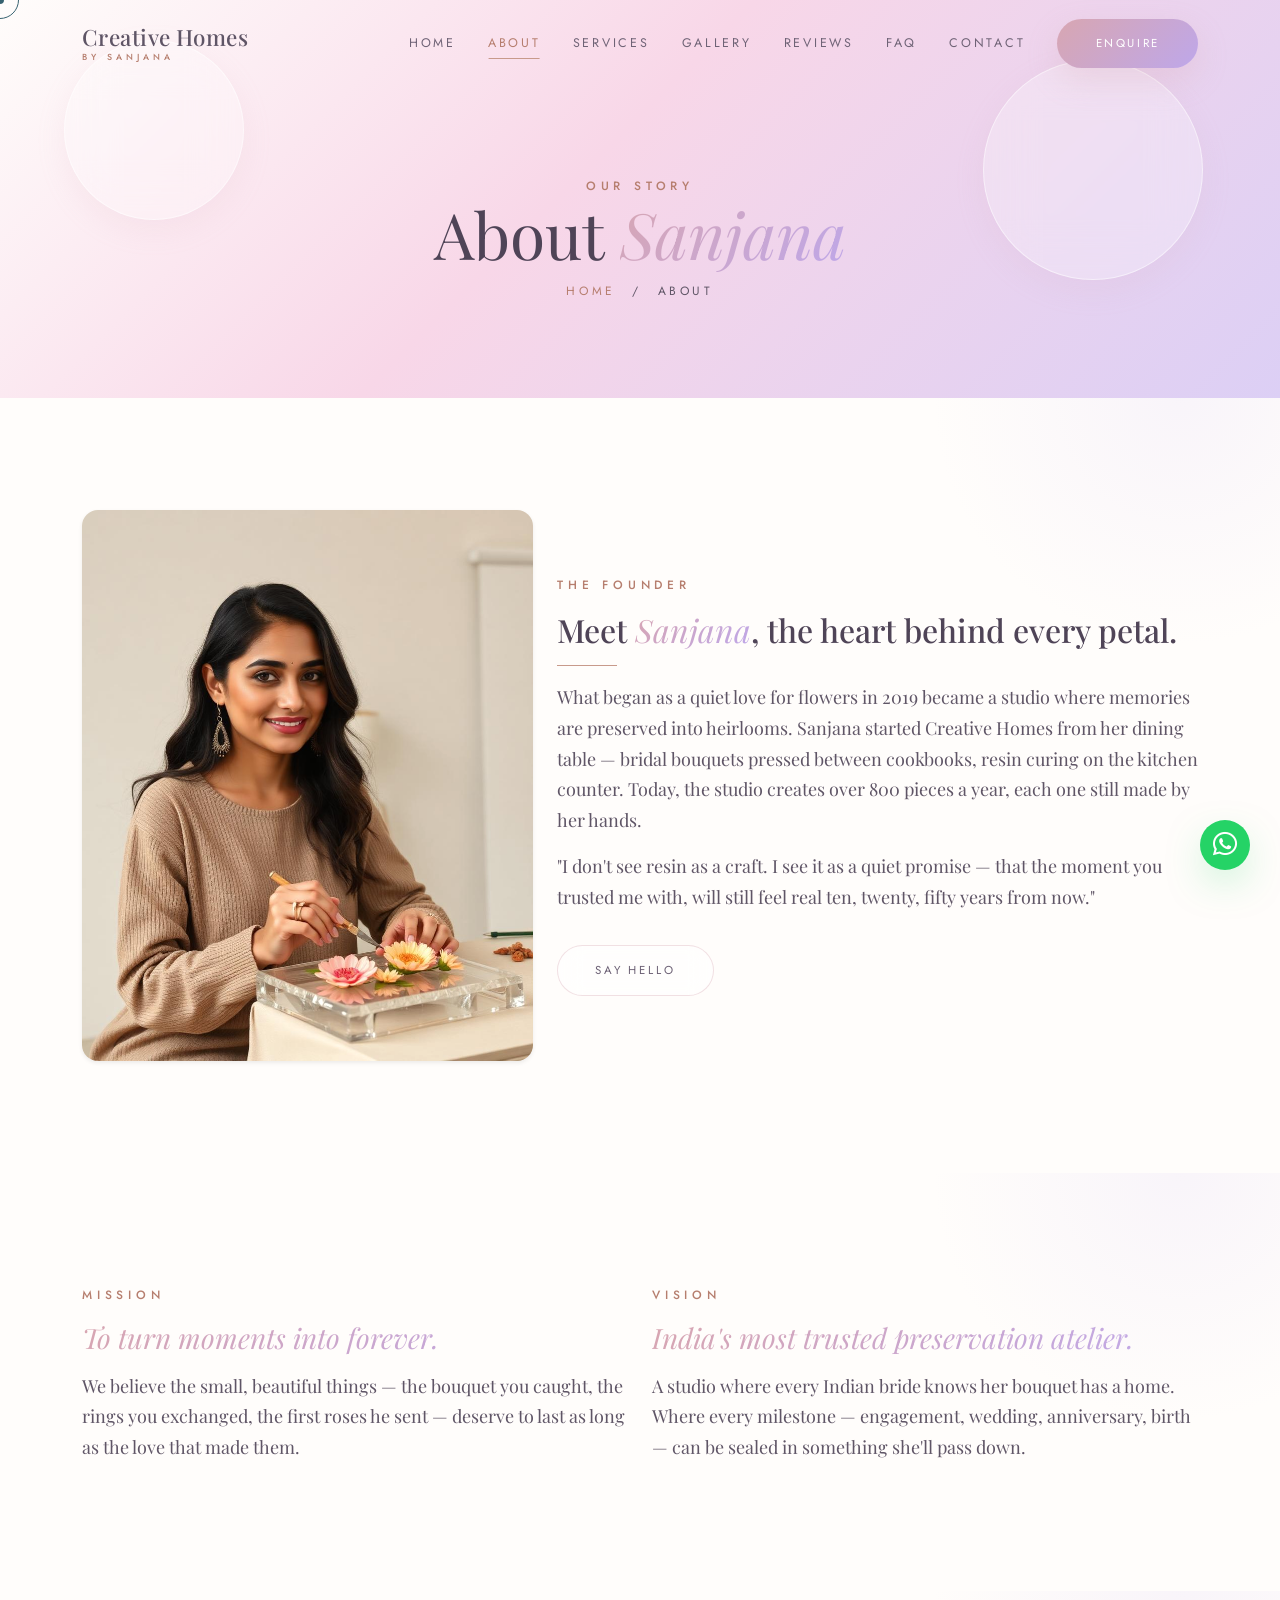
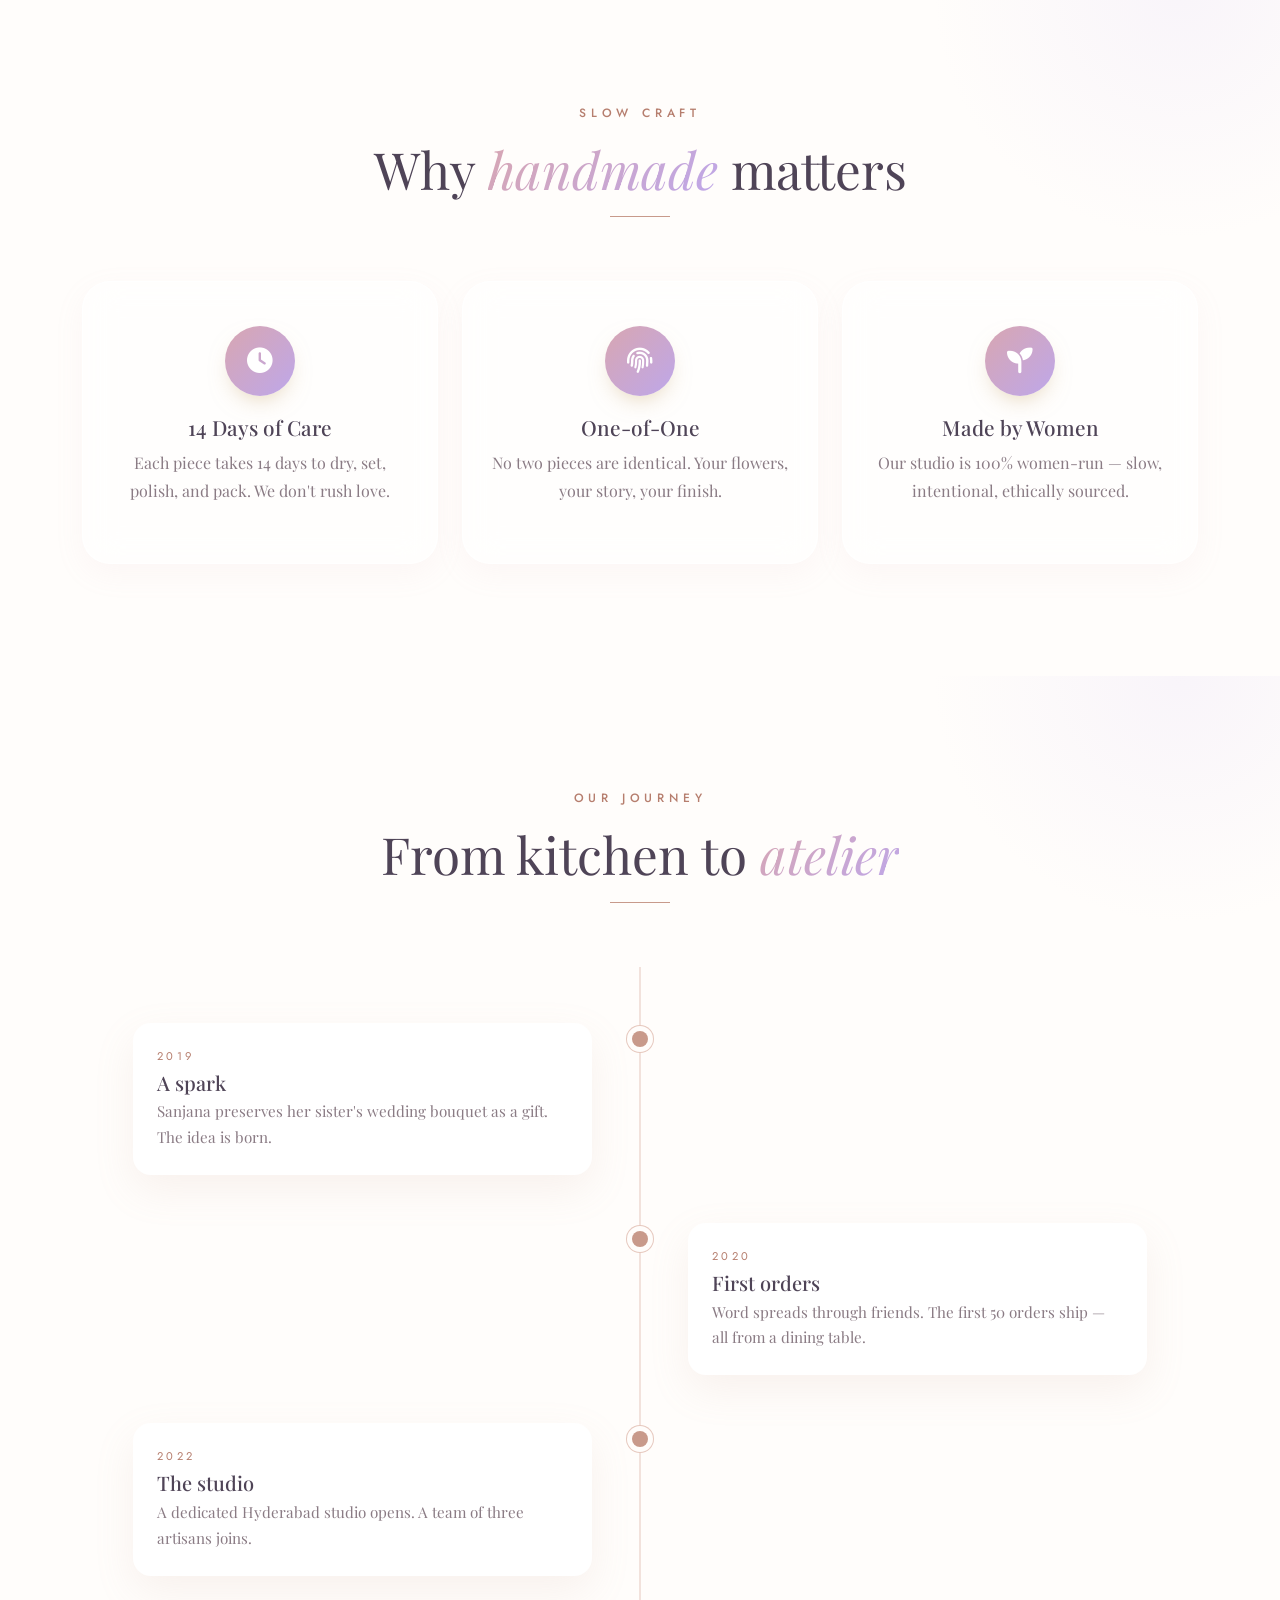
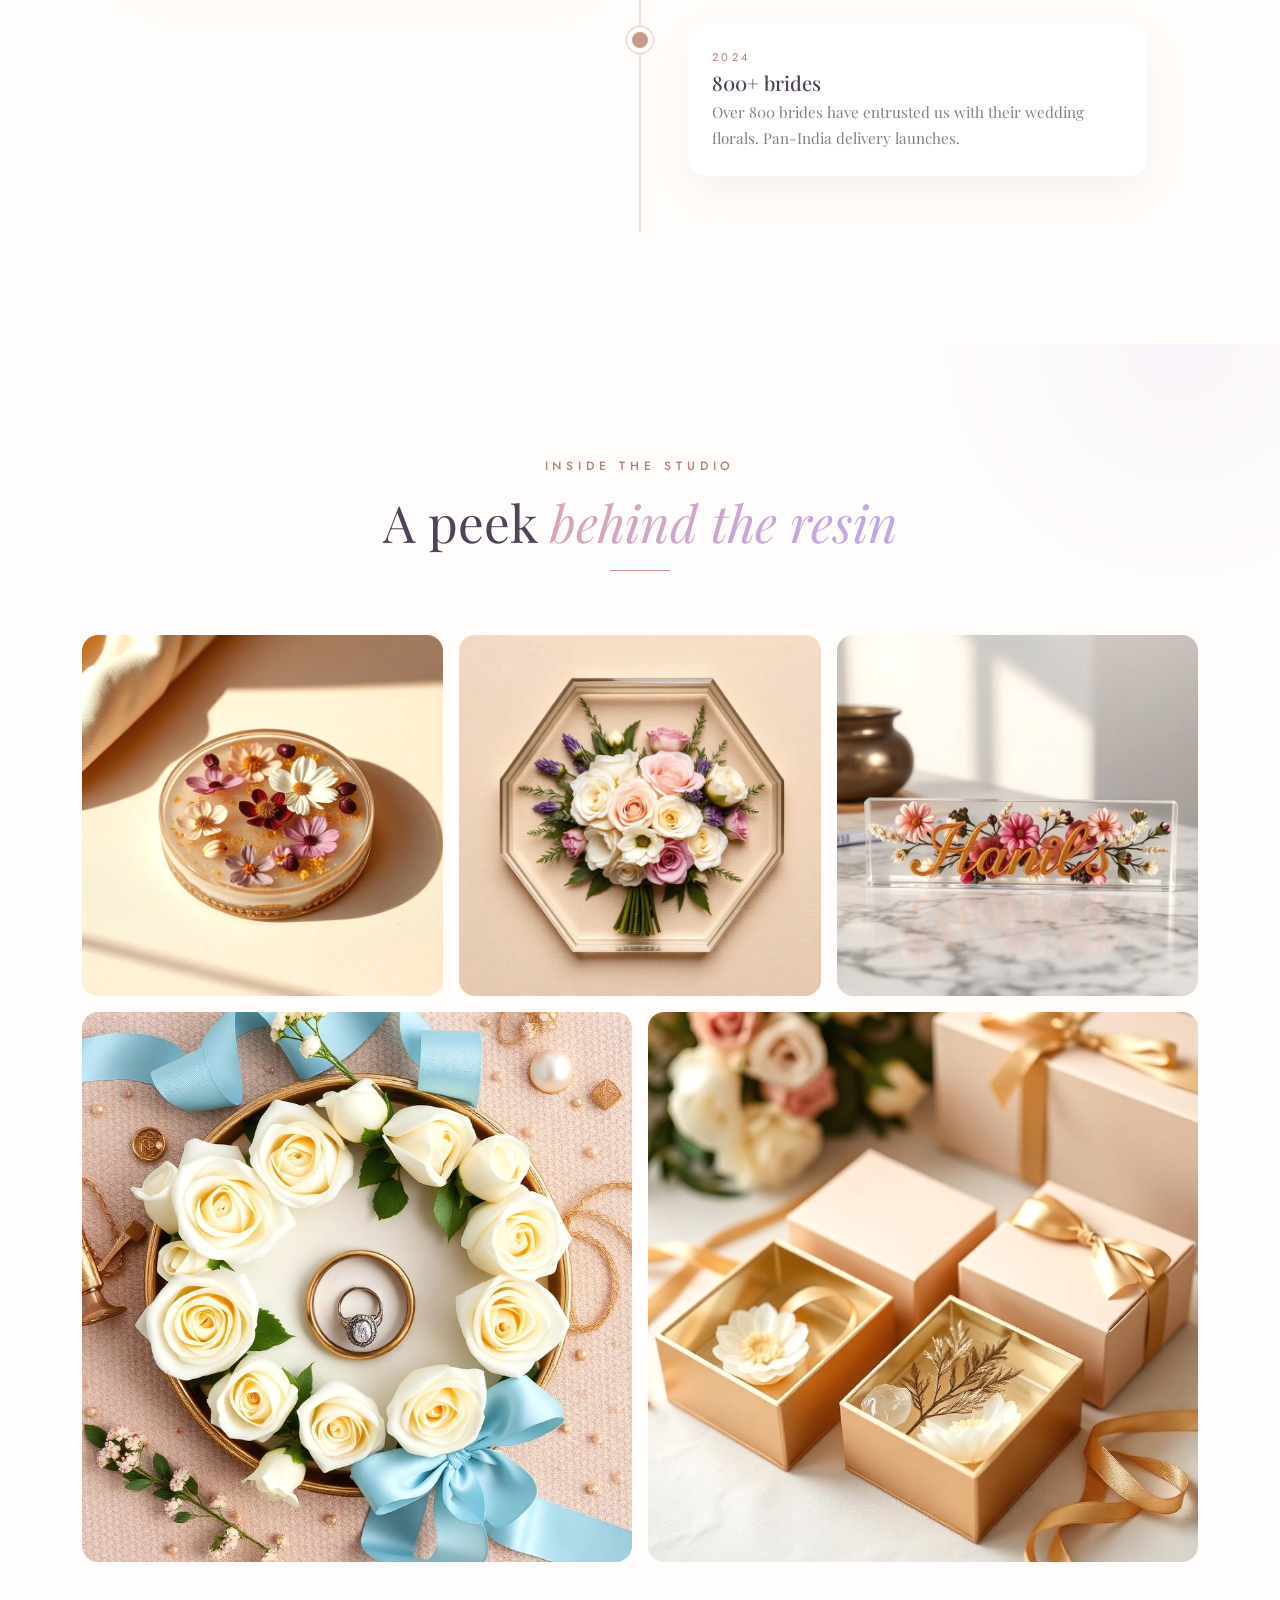
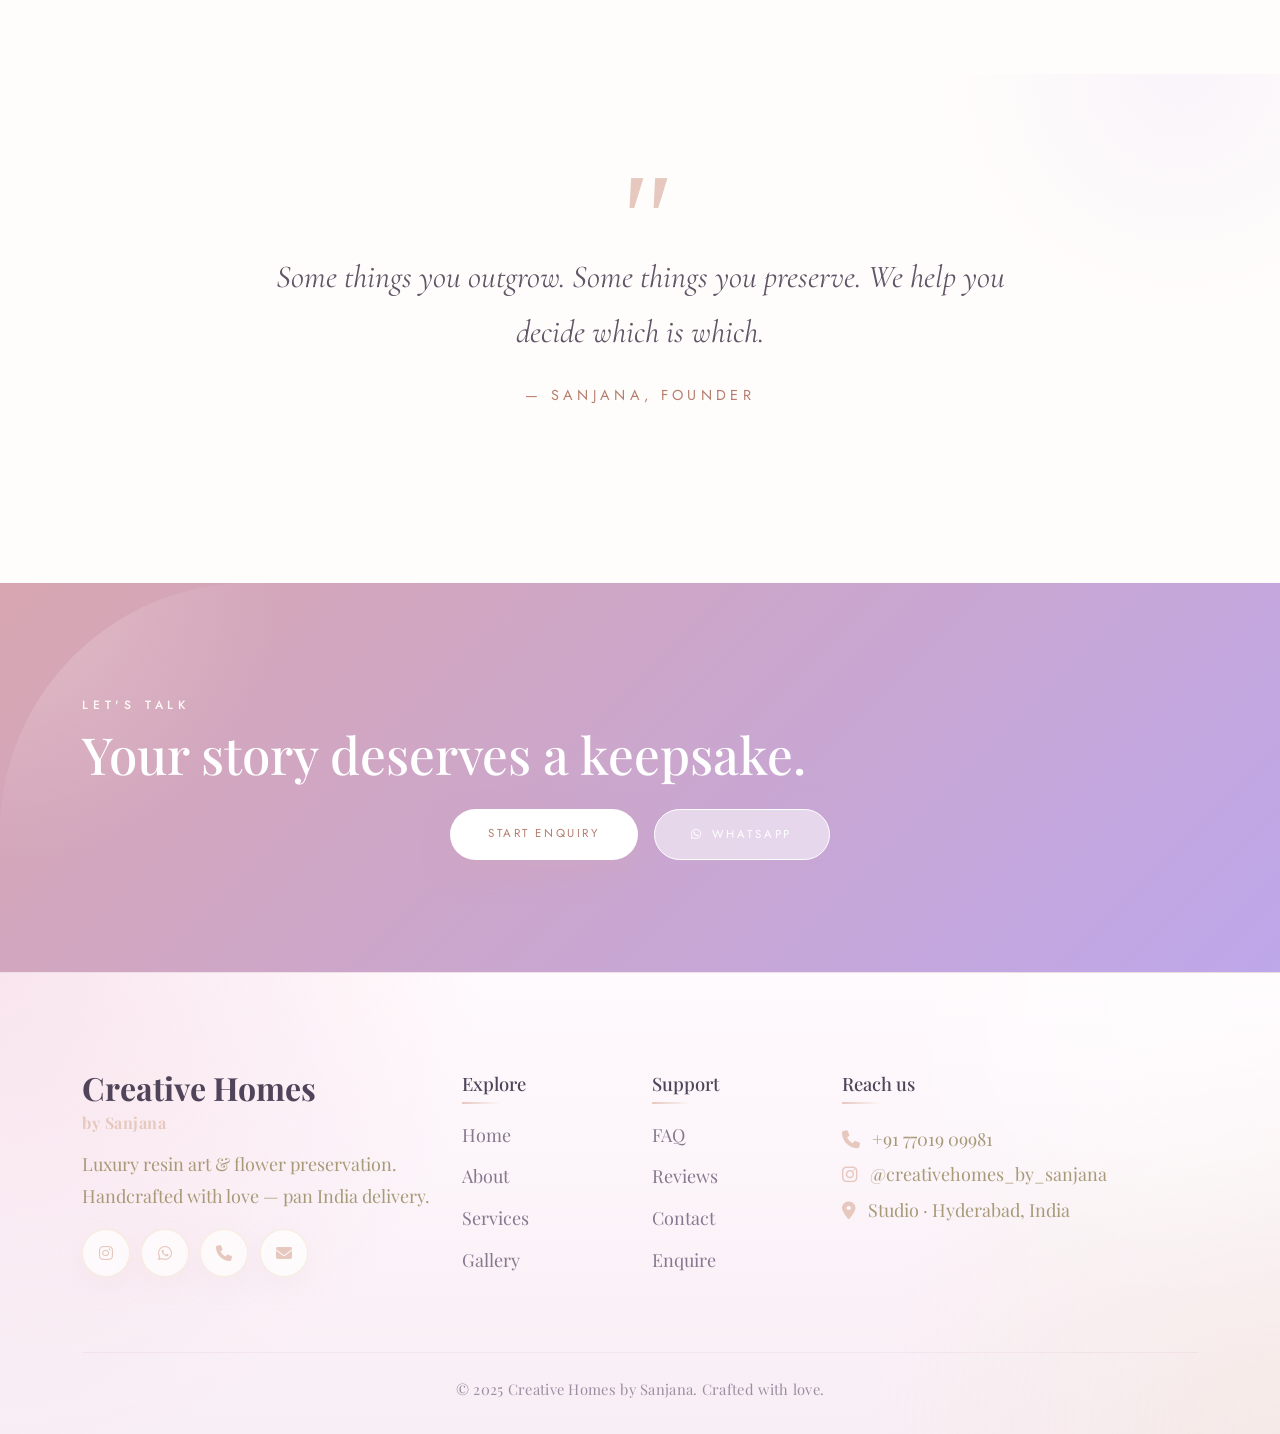
==== about.html @ 9d09337e "first commit" ====
<!DOCTYPE html>
<html lang="en">
<head>
<meta charset="UTF-8" /><meta name="viewport" content="width=device-width, initial-scale=1" />
<title>About | Creative Homes by Sanjana</title>
<meta name="description" content="The story behind Creative Homes by Sanjana — a luxury resin art studio crafting heirloom keepsakes by hand." />
<link rel="preconnect" href="https://fonts.googleapis.com"><link rel="preconnect" href="https://fonts.gstatic.com" crossorigin>
<link href="https://fonts.googleapis.com/css2?family=Playfair+Display:wght@400;500;600&family=Cormorant+Garamond:ital,wght@0,300;0,400;1,300;1,400&family=Jost:wght@300;400;500&display=swap" rel="stylesheet">
<link rel="stylesheet" href="https://cdn.jsdelivr.net/npm/bootstrap@5.3.3/dist/css/bootstrap.min.css">
<link rel="stylesheet" href="https://cdnjs.cloudflare.com/ajax/libs/font-awesome/6.5.0/css/all.min.css">
<link rel="stylesheet" href="CSS/style.css"><link rel="stylesheet" href="CSS/responsive.css">
</head>
<body>
<div class="loader"><div class="loader-ring"></div><div class="loader-text">Creative Homes</div></div>
<div class="cursor-dot"></div><div class="cursor-ring"></div><div class="scroll-progress"></div>

<nav class="navbar navbar-expand-lg fixed-top">
  <div class="container">
    <a class="brand navbar-brand" href="index.html">Creative Homes<small>by Sanjana</small></a>
    <button class="navbar-toggler" data-bs-toggle="collapse" data-bs-target="#nav"><i class="fa-solid fa-bars"></i></button>
    <div class="collapse navbar-collapse justify-content-end" id="nav">
      <ul class="navbar-nav align-items-lg-center">
        <li class="nav-item"><a class="nav-link" href="index.html">Home</a></li>
        <li class="nav-item"><a class="nav-link" href="about.html">About</a></li>
        <li class="nav-item"><a class="nav-link" href="services.html">Services</a></li>
        <li class="nav-item"><a class="nav-link" href="gallery.html">Gallery</a></li>
        <li class="nav-item"><a class="nav-link" href="testimonials.html">Reviews</a></li>
        <li class="nav-item"><a class="nav-link" href="faq.html">FAQ</a></li>
        <li class="nav-item"><a class="nav-link" href="contact.html">Contact</a></li>
        <li class="nav-item ms-lg-3"><a class="btn btn-luxe" href="enquiry.html">Enquire</a></li>
      </ul>
    </div>
  </div>
</nav>

<header class="page-header">
  <div class="float-el f1"></div><div class="float-el f3"></div>
  <div class="container position-relative">
    <div class="eyebrow">Our Story</div>
    <h1>About <span class="display gold-text">Sanjana</span></h1>
    <nav class="breadcrumb"><a href="index.html">Home</a><span class="mx-3">/</span><span>About</span></nav>
  </div>
</header>

<!-- Founder -->
<section>
  <div class="container">
    <div class="row align-items-center g-4">
      <div class="col-lg-5 reveal">
        <img src="Images/Founder1.jfif" class="img-fluid rounded-4 shadow-sm" alt="Founder Sanjana">
      </div>
      <div class="col-lg-7 reveal">
        <div class="eyebrow">The Founder</div>
        <h2 class="mt-3">Meet <span class="display gold-text">Sanjana</span>, the heart behind every petal.</h2>
        <span class="divider mx-0"></span>
        <p class="mt-3">What began as a quiet love for flowers in 2019 became a studio where memories are preserved into heirlooms. Sanjana started Creative Homes from her dining table — bridal bouquets pressed between cookbooks, resin curing on the kitchen counter. Today, the studio creates over 800 pieces a year, each one still made by her hands.</p>
        <p>"I don't see resin as a craft. I see it as a quiet promise — that the moment you trusted me with, will still feel real ten, twenty, fifty years from now."</p>
        <a href="contact.html" class="btn btn-ghost mt-3">Say Hello</a>
      </div>
    </div>
  </div>
</section>

<!-- Brand story -->
<section style="background:var(--grad-beige)">
  <div class="container">
    <div class="row g-4">
      <div class="col-md-6 reveal">
        <div class="eyebrow">Mission</div>
        <h3 class="mt-3 display gold-text">To turn moments into forever.</h3>
        <p class="mt-3">We believe the small, beautiful things — the bouquet you caught, the rings you exchanged, the first roses he sent — deserve to last as long as the love that made them.</p>
      </div>
      <div class="col-md-6 reveal">
        <div class="eyebrow">Vision</div>
        <h3 class="mt-3 display gold-text">India's most trusted preservation atelier.</h3>
        <p class="mt-3">A studio where every Indian bride knows her bouquet has a home. Where every milestone — engagement, wedding, anniversary, birth — can be sealed in something she'll pass down.</p>
      </div>
    </div>
  </div>
</section>

<!-- Why handmade -->
<section>
  <div class="container">
    <div class="section-head reveal">
      <div class="eyebrow">Slow craft</div>
      <h2>Why <span class="display gold-text">handmade</span> matters</h2>
      <span class="divider"></span>
    </div>
    <div class="row g-4">
      <div class="col-md-4 reveal"><div class="feature"><div class="ico"><i class="fa-solid fa-clock"></i></div><h5>14 Days of Care</h5><p>Each piece takes 14 days to dry, set, polish, and pack. We don't rush love.</p></div></div>
      <div class="col-md-4 reveal"><div class="feature"><div class="ico"><i class="fa-solid fa-fingerprint"></i></div><h5>One-of-One</h5><p>No two pieces are identical. Your flowers, your story, your finish.</p></div></div>
      <div class="col-md-4 reveal"><div class="feature"><div class="ico"><i class="fa-solid fa-seedling"></i></div><h5>Made by Women</h5><p>Our studio is 100% women-run — slow, intentional, ethically sourced.</p></div></div>
    </div>
  </div>
</section>

<!-- Timeline -->
<section style="background:var(--grad-beige)">
  <div class="container">
    <div class="section-head reveal">
      <div class="eyebrow">Our journey</div>
      <h2>From kitchen to <span class="display gold-text">atelier</span></h2>
      <span class="divider"></span>
    </div>
    <div class="timeline">
      <div class="tl-item reveal"><div class="card-tl"><div class="year">2019</div><h5>A spark</h5><p>Sanjana preserves her sister's wedding bouquet as a gift. The idea is born.</p></div><span class="dot"></span></div>
      <div class="tl-item reveal"><div class="card-tl"><div class="year">2020</div><h5>First orders</h5><p>Word spreads through friends. The first 50 orders ship — all from a dining table.</p></div><span class="dot"></span></div>
      <div class="tl-item reveal"><div class="card-tl"><div class="year">2022</div><h5>The studio</h5><p>A dedicated Hyderabad studio opens. A team of three artisans joins.</p></div><span class="dot"></span></div>
      <div class="tl-item reveal"><div class="card-tl"><div class="year">2024</div><h5>800+ brides</h5><p>Over 800 brides have entrusted us with their wedding florals. Pan-India delivery launches.</p></div><span class="dot"></span></div>
    </div>
  </div>
</section>

<!-- Image gallery -->
<section>
  <div class="container">
    <div class="section-head reveal"><div class="eyebrow">Inside the studio</div><h2>A peek <span class="display gold-text">behind the resin</span></h2><span class="divider"></span></div>
    <div class="row g-3">
      <div class="col-md-4 reveal"><img src="Images/p1.jfif" class="img-fluid rounded-4" alt=""></div>
      <div class="col-md-4 reveal"><img src="Images/p3.jfif" class="img-fluid rounded-4" alt=""></div>
      <div class="col-md-4 reveal"><img src="Images/p4.jfif" class="img-fluid rounded-4" alt=""></div>
      <div class="col-md-6 reveal"><img src="Images/p2.jfif" class="img-fluid rounded-4" alt=""></div>
      <div class="col-md-6 reveal"><img src="Images/p5.jfif" class="img-fluid rounded-4" alt=""></div>
    </div>
  </div>
</section>

<!-- Quote -->
<section style="background:var(--grad-beige)">
  <div class="container">
    <div class="quote-block reveal">
      Some things you outgrow. Some things you preserve. We help you decide which is which.
      <cite>— Sanjana, Founder</cite>
    </div>
  </div>
</section>

<section class="cta-strip">
  <div class="container reveal">
    <div class="eyebrow" style="color:#fffaf2">Let's talk</div>
    <h2 class="mt-2">Your story deserves a keepsake.</h2>
    <div class="d-flex justify-content-center gap-3 flex-wrap mt-4">
      <a href="enquiry.html" class="btn btn-luxe">Start Enquiry</a>
      <a href="https://wa.me/917701909981" target="_blank" class="btn btn-ghost"><i class="fa-brands fa-whatsapp me-2"></i>WhatsApp</a>
    </div>
  </div>
</section>

<footer class="footer">
  <div class="container">
    <div class="row g-4">
      <div class="col-lg-4">
        <div class="brand-f">Creative Homes <em style="color:var(--gold-light)">by Sanjana</em></div>
        <p class="mt-3" style="color:#a89978">Luxury resin art & flower preservation. Handcrafted with love — pan India delivery.</p>
        <div class="social mt-3">
          <a href="https://instagram.com/creativehomes_by_sanjana" target="_blank"><i class="fa-brands fa-instagram"></i></a>
          <a href="https://wa.me/917701909981" target="_blank"><i class="fa-brands fa-whatsapp"></i></a>
          <a href="tel:+917701909981"><i class="fa-solid fa-phone"></i></a>
          <a href="mailto:hello@creativehomes.in"><i class="fa-solid fa-envelope"></i></a>
        </div>
      </div>
      <div class="col-6 col-lg-2"><h6>Explore</h6><div><a href="index.html">Home</a></div><div><a href="about.html">About</a></div><div><a href="services.html">Services</a></div><div><a href="gallery.html">Gallery</a></div></div>
      <div class="col-6 col-lg-2"><h6>Support</h6><div><a href="faq.html">FAQ</a></div><div><a href="testimonials.html">Reviews</a></div><div><a href="contact.html">Contact</a></div><div><a href="enquiry.html">Enquire</a></div></div>
      <div class="col-lg-4"><h6>Reach us</h6>
        <p style="color:#a89978;margin:.2rem 0"><i class="fa-solid fa-phone me-2" style="color:var(--gold-light)"></i> +91 77019 09981</p>
        <p style="color:#a89978;margin:.2rem 0"><i class="fa-brands fa-instagram me-2" style="color:var(--gold-light)"></i> @creativehomes_by_sanjana</p>
        <p style="color:#a89978;margin:.2rem 0"><i class="fa-solid fa-location-dot me-2" style="color:var(--gold-light)"></i> Studio · Hyderabad, India</p>
      </div>
    </div>
    <div class="copy text-center">© 2025 Creative Homes by Sanjana. Crafted with love.</div>
  </div>
</footer>

<a class="fab-wa" href="https://wa.me/917701909981" target="_blank"><i class="fa-brands fa-whatsapp"></i></a>
<button class="back-top"><i class="fa-solid fa-arrow-up"></i></button>
<script src="https://cdn.jsdelivr.net/npm/bootstrap@5.3.3/dist/js/bootstrap.bundle.min.js"></script>
<script src="JS/main.js"></script>
</body>
</html>
---- CSS/style.css ----
/* ===================================================
   Creative Homes by Sanjana — Luxury Brand Stylesheet
   Palette: Beige, White, Gold, Pastel Blue
=================================================== */

:root{

  /* ===== MAIN PALETTE ===== */

  --lavender:#DCCFF5;
  --lavender-dark:#C5AFE8;

  --pink:#F8D7E8;
  --pink-dark:#E8B8CF;

  --beige:#F6EEE7;
  --beige-100:#F9F1EB;
  --beige-200:#EADFD6;

  --cream:#FFFDFB;

  --rose-gold:#C89A8B;
  --rose-gold-dark:#B67E6E;

  --white:#ffffff;

  --ink:#5F5566;
  --muted:#8A7B84;

  /* fallback names */
  --gold: #C89A8B;
  --gold-dark: #B67E6E;
  --gold-light:#E6C8BE;

  --rose-dark:#B67E6E;

  /* ===== SHADOWS ===== */

  --shadow-soft:
    0 15px 40px rgba(200,154,139,.12);

  --shadow-deep:
    0 25px 60px rgba(200,154,139,.18);

  /* ===== GRADIENTS ===== */

  --grad-main:
  linear-gradient(
    135deg,
    #FFFDFB 0%,
    #F8D7E8 45%,
    #DCCFF5 100%
  );

  --grad-soft:
  linear-gradient(
    135deg,
    #FFFDFB 0%,
    #F6EEE7 50%,
    #F8D7E8 100%
  );

  --grad-rose:
  linear-gradient(
    135deg,
    #E8B8CF 0%,
    #C89A8B 100%
  );

  --grad-gold:
  linear-gradient(
    135deg,
    #d8a6b1 0%,
    #bea7ea 100%
  );
}

img{
  filter:saturate(.95) brightness(1.02);
}

/* ---------- Base ---------- */
*{box-sizing:border-box}
html{scroll-behavior:smooth}
body{
    background:var(--grad-soft);
  font-family:'Playfair Display', Georgia, serif;
  background:#fffdfb;
color:#5f5566;
  font-size:18px;
  line-height:1.7;
  overflow-x:hidden;
  cursor:none;
}
.sans{font-family:'Jost','Helvetica Neue',sans-serif}
h1,h2,h3,h4,h5{
  font-family:'Playfair Display',serif;
  font-weight:500;
  color:#4f4457;
}
.display{font-family:'Playfair Display',serif;font-weight:300;font-style:italic}
.eyebrow{
  font-family:'Jost',sans-serif;
  font-size:.75rem;
  letter-spacing:.4em;
  text-transform:uppercase;
  color:var(--rose-dark);
  font-weight:500;
}
.gold-text{
  background:linear-gradient(
    135deg,
    #d8a6b1 0%,
    #bea7ea 100%
  );

  -webkit-background-clip:text;
  background-clip:text;
  color:transparent;
}
a{color:inherit;text-decoration:none;transition:color .3s}
a:hover{color:var(--gold-dark)}
section{padding:7rem 0; position:relative;
  overflow:hidden;}
  section::before{
  content:'';

  position:absolute;

  width:500px;
  height:500px;

  border-radius:50%;

  background:
    radial-gradient(
      rgba(220,207,245,.18),
      transparent 70%
    );

  top:-250px;
  right:-150px;

  pointer-events:none;
}
.divider{width:60px;height:1px;background:var(--gold);margin:1rem auto;display:block}

/* ---------- Custom cursor ---------- */
.cursor-dot, .cursor-ring{
  position:fixed;top:0;left:0;pointer-events:none;
  z-index:9999;border-radius:50%;transform:translate(-50%,-50%);
  mix-blend-mode:difference;
}
.cursor-dot{width:8px;height:8px;background:var(--gold)}
.cursor-ring{width:38px;height:38px;border:1px solid var(--gold);transition:transform .25s ease, width .25s, height .25s}
.cursor-ring.grow{width:64px;height:64px;background:rgba(200,169,106,.15)}
@media (max-width:991px){body{cursor:auto}.cursor-dot,.cursor-ring{display:none}}

/* ---------- Scroll progress ---------- */
.scroll-progress{
  position:fixed;top:0;left:0;height:3px;width:0%;
  background:linear-gradient(
  135deg,
  #d8a6b1,
  #bea7ea
);z-index:1080;transition:width .1s linear;
}

/* ---------- Loader ---------- */
.loader{
  position:fixed;inset:0;background:#fffdfb;z-index:2000;
  display:flex;align-items:center;justify-content:center;flex-direction:column;
  transition:opacity .8s ease, visibility .8s ease;
}
.loader.hidden{opacity:0;visibility:hidden}
.loader-ring{
  width:60px;height:60px;border-radius:50%;
  border:2px solid var(--beige-200);border-top-color:var(--gold);
  animation:spin 1s linear infinite;
}
.loader-text{margin-top:1rem;letter-spacing:.5em;font-family:'Jost',sans-serif;font-size:.7rem;color:var(--rose-dark);text-transform:uppercase}
@keyframes spin{to{transform:rotate(360deg)}}

/* ---------- Navbar ---------- */
.navbar{
  padding:1.2rem 0;transition:all .4s ease;
  background:transparent;backdrop-filter:blur(0px);
}
.navbar.scrolled{
  background:rgba(255,255,255,.72);
  backdrop-filter:blur(20px) saturate(180%);
  -webkit-backdrop-filter:blur(20px) saturate(180%);
  box-shadow:0 10px 40px rgba(216,166,177,.08);
  padding:.7rem 0;
}
.navbar .brand{
  font-family:'Playfair Display',serif;font-weight:500;font-size:1.4rem;
  color:var(--ink);letter-spacing:.02em;line-height:1;
}
.navbar .brand small{display:block;font-family:'Jost',sans-serif;font-size:.55rem;letter-spacing:.45em;color:var(--rose-dark);margin-top:4px;text-transform:uppercase;font-weight:500}
.nav-link{
  font-family:'Jost',sans-serif;font-size:.78rem;letter-spacing:.22em;
  text-transform:uppercase;color:#6f6376!important;padding:.5rem 1rem!important;
  position:relative;font-weight:400;
}
.nav-link::after{
  content:'';position:absolute;bottom:.2rem;left:50%;width:0;height:1px;
  background:var(--gold);transition:all .35s ease;transform:translateX(-50%);
}
.nav-link:hover::after,.nav-link.active::after{width:60%}
.nav-link.active{color:var(--gold-dark)!important}
.navbar-toggler{border:none;color:var(--ink)}
.navbar-toggler:focus{box-shadow:none}

/* ---------- Buttons ---------- */
.btn-luxe{
  font-family:'Jost',sans-serif;
  font-size:.72rem;
  letter-spacing:.22em;
  text-transform:uppercase;

  padding:1rem 2.4rem;

  border:none;
  border-radius:60px;

  background:
    linear-gradient(
      135deg,
      #d8a6b1,
      #bea7ea
    );

  color:white;

  box-shadow:
    0 12px 30px rgba(216,166,177,.25);

  transition:all .4s ease;
}

.btn-luxe:hover{
  transform:translateY(-4px);

  box-shadow:
    0 18px 40px rgba(190,167,234,.35);
}
.btn-luxe::before{
  content:'';position:absolute;top:0;left:-100%;width:100%;height:100%;
  background:linear-gradient(120deg,transparent,rgba(255,255,255,.4),transparent);
  transition:left .6s ease;
}
.btn-luxe:hover::before{left:100%}
.btn-ghost{
  font-family:'Jost',sans-serif;
  font-size:.72rem;
  letter-spacing:.25em;
  text-transform:uppercase;

  padding:1rem 2.3rem;

  border-radius:50px;

  border:1px solid rgba(216,166,177,.35);

  background:rgba(255,255,255,.55);

  backdrop-filter:blur(12px);

  color:#6b5f73;

  transition:all .4s ease;
}
.btn-ghost:hover{
  background:#fff;
  color:#bea7ea;

  border-color:#bea7ea;
}

/* ---------- Hero ---------- */
.hero{
   background:
    linear-gradient(
      180deg,
      #fffdfb 0%,
      #fdf5fa 100%
    );display:flex;align-items:center;
  position:relative;overflow:hidden;
  padding-top:8rem;
}
.hero::before{
  content:'';

  position:absolute;
  inset:0;

  background:
    radial-gradient(
      circle at 20% 30%,
      rgba(220,207,245,.45),
      transparent 45%
    ),

    radial-gradient(
      circle at 80% 70%,
      rgba(248,215,232,.4),
      transparent 50%
    );

  pointer-events:none;
}
/* .hero::before{
  content:'';position:absolute;inset:0;
  background:radial-gradient(circle at 20% 30%, rgba(184,211,227,.3), transparent 50%),
             radial-gradient(circle at 80% 70%, rgba(232,211,164,.4), transparent 50%);
  pointer-events:none;
} */
.hero h1{
  font-size:clamp(2.6rem,6vw,5.6rem);line-height:1.05;font-weight:400;
  margin-bottom:1.5rem;
}
.hero h1 .display{display:block;font-size:1.15em;color:var(--gold-dark)}
.hero p.lead{font-size:1.25rem;color:var(--muted);max-width:540px;font-weight:300;font-style:italic}
.type-cursor{display:inline-block;width:2px;background:var(--gold);height:1em;margin-left:6px;animation:blink 1s infinite;vertical-align:middle}
@keyframes blink{50%{opacity:0}}

/* Floating resin elements */
.float-el{
  position:absolute;

  border-radius:50%;

  background:rgba(255,255,255,.28);

  backdrop-filter:blur(25px);

  border:1px solid rgba(255,255,255,.5);

  box-shadow:
    0 10px 30px rgba(216,166,177,.12);

  animation:float 8s ease-in-out infinite;
}
.float-el.f1{width:180px;height:180px;top:10%;left:5%}
.float-el.f2{width:120px;height:120px;top:60%;left:8%;animation-delay:-2s;animation-duration:10s}
.float-el.f3{width:220px;height:220px;top:15%;right:6%;animation-delay:-4s;animation-duration:12s}
.float-el.f4{width:90px;height:90px;bottom:15%;right:15%;animation-delay:-1s}
@keyframes float{
  0%,100%{transform:translateY(0) rotate(0)}
  50%{transform:translateY(-30px) rotate(8deg)}
}

.hero-visual{
  position:relative;border-radius:30px;overflow:hidden;
  transform:perspective(1000px) rotateY(-5deg);
}
.hero-visual img{width:100%;height:auto;display:block}
.hero-visual::after{
  content:'';position:absolute;inset:0;mix-blend-mode:overlay;
}
.hero-badge{
  position:absolute;bottom:20px;right:-20px;padding:1.5rem 2rem;
  background:rgba(255,250,242,.85);backdrop-filter:blur(20px);border-radius:20px;
  border:1px solid rgba(255,255,255,.6);box-shadow:var(--shadow-soft);
}
.hero-badge .num{font-family:'Playfair Display',serif;font-size:2.2rem;color:var(--rose-dark);line-height:1}
.hero-badge .lbl{font-family:'Jost',sans-serif;font-size:.65rem;letter-spacing:.3em;text-transform:uppercase;color:var(--muted)}

/* ---------- Section heads ---------- */
.section-head{text-align:center;margin-bottom:4rem}
.section-head h2{font-size:clamp(2rem,4vw,3.5rem);font-weight:400;margin:1rem 0}
.section-head p{color:var(--muted);max-width:600px;margin:0 auto;font-size:1.1rem}

/* ---------- Glass card ---------- */
.glass{
  background:rgba(255,250,242,.55);
  backdrop-filter:blur(20px) saturate(160%);
  -webkit-backdrop-filter:blur(20px) saturate(160%);
  border:1px solid rgba(255,255,255,.6);
  border-radius:24px;
  box-shadow:var(--shadow-soft);
}

/* ---------- Product / Category cards ---------- */
.product-card{
  position:relative;

  border-radius:28px;

  overflow:hidden;

  background:
    rgba(255,255,255,.68);

  backdrop-filter:blur(20px);

  border:
    1px solid rgba(255,255,255,.7);

  box-shadow:
    0 12px 40px rgba(216,166,177,.10);

  transition:
    transform .45s ease,
    box-shadow .45s ease;
}
.product-card:hover{transform:translateY(-12px);box-shadow:0 20px 50px rgba(216,166,177,.18);}
.product-card .img-wrap{aspect-ratio:1/1;overflow:hidden;position:relative}
.product-card img{width:100%;height:100%;object-fit:cover;transition:transform 1.2s ease}
.product-card:hover img{transform:scale(1.1)}
.product-card .body{padding:1.5rem 1.75rem 1.75rem}
.product-card h5{font-family:'Playfair Display',serif;font-size:1.3rem;margin:0 0 .3rem}
.product-card .meta{font-family:'Jost',sans-serif;font-size:.7rem;letter-spacing:.3em;text-transform:uppercase;color:var(--gold-dark)}
.product-card .price{margin-top:.6rem;font-family:'Playfair Display',serif;font-style:italic;color:var(--muted)}

/* Auto slider */
.marquee{overflow:hidden;position:relative;padding:1rem 0}
.marquee-track{display:flex;gap:1.5rem;width:max-content;animation:scroll-x 40s linear infinite}
.marquee:hover .marquee-track{animation-play-state:paused}
.marquee-card{width:300px;flex-shrink:0}
@keyframes scroll-x{to{transform:translateX(-50%)}}

/* ---------- Categories ---------- */
.cat-card{
  position:relative;height:380px;border-radius:24px;overflow:hidden;
  background:var(--grad-main);box-shadow:var(--shadow-soft);
  display:flex;align-items:flex-end;padding:2rem;
  transition:all .5s;
}
.cat-card::before{
  content:'';position:absolute;inset:0;
  background:linear-gradient(180deg,transparent 40%,rgba(95,85,102,.5));
}
.cat-card img{position:absolute;inset:0;width:100%;height:100%;object-fit:cover;transition:transform 1s}
.cat-card:hover img{transform:scale(1.08)}
.cat-card .content{position:relative;z-index:2;color:white}
.cat-card h4{color:white;margin:0;font-size:1.6rem}
.cat-card .arrow{
  display:inline-flex;align-items:center;gap:.5rem;margin-top:.5rem;
  font-family:'Jost',sans-serif;font-size:.7rem;letter-spacing:.3em;text-transform:uppercase;
}
.cat-card:hover{transform:translateY(-8px)}

/* ---------- Why us ---------- */
.feature{
  text-align:center;

  padding:2.7rem 1.7rem;

  border-radius:28px;

  transition:all .4s ease;

  background:rgba(255,255,255,.58);

  backdrop-filter:blur(18px);

  border:1px solid rgba(255,255,255,.7);

  box-shadow:
    0 10px 30px rgba(216,166,177,.08);
}
.feature:hover{background:#fff;transform:translateY(-6px);box-shadow:var(--shadow-soft)}
.feature .ico{
  width:70px;height:70px;border-radius:50%;
  background:linear-gradient(
  135deg,
  #d8a6b1,
  #bea7ea
);color:#fff;
  display:inline-flex;align-items:center;justify-content:center;
  font-size:1.6rem;margin-bottom:1.2rem;
  box-shadow:0 10px 25px -10px rgba(200,169,106,.6);
}
.feature h5{font-size:1.3rem;margin-bottom:.6rem}
.feature p{color:var(--muted);font-size:1rem}

/* ---------- Testimonials ---------- */
.testimonial{
  padding:2.5rem;border-radius:24px;text-align:center; background: linear-gradient(135deg, rgb(216, 166, 177) 0%, rgb(190, 167, 234) 100%);;
}
.testimonial .quote{font-family:'Playfair Display',serif;font-style:italic;font-size:1.3rem;color:black;line-height:1.6;margin-bottom:1.5rem}
.testimonial .stars{color:gold;letter-spacing:.2em;margin-bottom:1rem}
.testimonial .author{font-family:'Playfair Display',serif;font-size:1.05rem;color:#B67E6E}
.testimonial .role{font-family:'Jost',sans-serif;font-size:.7rem;letter-spacing:.3em;text-transform:uppercase;color:var(--muted)}

/* ---------- Instagram gallery ---------- */
.insta-grid{display:grid;grid-template-columns:repeat(6,1fr);gap:.6rem}
.insta-grid .ig{
  aspect-ratio:1/1;border-radius:14px;overflow:hidden;position:relative;
  background:var(--beige-100);
}
.insta-grid .ig img{width:100%;height:100%;object-fit:cover;transition:transform .8s, filter .4s}
.insta-grid .ig::after{
  content:'\f16d';font-family:'Font Awesome 6 Brands';
  position:absolute;inset:0;display:flex;align-items:center;justify-content:center;
  color:#fff;background:rgba(95,85,102,.5);opacity:0;transition:opacity .4s;font-size:1.5rem;
}
.insta-grid .ig:hover img{transform:scale(1.1);filter:brightness(.7)}
.insta-grid .ig:hover::after{opacity:1}
@media (max-width:768px){.insta-grid{grid-template-columns:repeat(3,1fr)}}

/* ---------- CTA strip ---------- */
.cta-strip{
  background:
    linear-gradient(
      135deg,
      #d8a6b1 0%,
      #bea7ea 100%
    );

  position:relative;
  overflow:hidden;
}

.cta-strip::before{
  content:'';

  position:absolute;
  inset:0;

  background:
    radial-gradient(
      circle at top left,
      rgba(255,255,255,.25),
      transparent 40%
    );

  pointer-events:none;
}
.cta-strip h2{color:#fff;font-size:clamp(2rem,4vw,3.2rem);margin-bottom:1.5rem}
.cta-strip .btn-luxe{background:#fff;color:var(--rose-dark);border-color:#fff}
.cta-strip .btn-ghost{border-color:#fff;color:#fff}
.cta-strip .btn-ghost:hover{background:#fff;color:var(--gold-dark)}

/* ---------- Footer ---------- */
/* ---------- Luxury Footer ---------- */

.footer{
  position: relative;
  overflow: hidden;

  background:
    radial-gradient(circle at top left, rgba(244,212,224,.55), transparent 35%),
    radial-gradient(circle at bottom right, rgba(232,211,164,.18), transparent 30%),
    linear-gradient(180deg,#fffafd 0%,#f8eef5 100%);

  padding: 6rem 0 2rem;
  color:#85778f;

  border-top: 1px solid rgba(214,177,191,.25);
}

/* soft blur glow */
.footer::before{
  content:"";
  position:absolute;
  width:420px;
  height:420px;
  background:rgba(255,255,255,.45);
  filter:blur(80px);
  top:-180px;
  right:-100px;
  border-radius:50%;
  pointer-events:none;
}

.footer::after{
  content:"";
  position:absolute;
  inset:0;
  background-image:
    linear-gradient(rgba(255,255,255,.04) 1px, transparent 1px),
    linear-gradient(90deg, rgba(255,255,255,.04) 1px, transparent 1px);
  background-size:40px 40px;
  opacity:.25;
  pointer-events:none;
}

.footer .container{
  position:relative;
  z-index:2;
}

.footer .brand-f{
  font-family:'Playfair Display',serif;
  font-size:2rem;
  line-height:1.2;
  color:#4f4459;
  font-weight:700;
}

.footer .brand-f em{
  display:block;
  margin-top:.3rem;
  font-style:normal;
  font-size:1rem;
  letter-spacing:.5px;
  color:var(--gold-light);
}

.footer p{
  line-height:1.8;
}

.footer h6{
  position:relative;
  display:inline-block;

  font-family:'Playfair Display',serif;
  color:#4f4459;
  font-size:1.15rem;
  margin-bottom:1.5rem;
}

.footer h6::after{
  content:"";
  position:absolute;
  left:0;
  bottom:-8px;
  width:38px;
  height:2px;

  background:linear-gradient(
    90deg,
    var(--gold-light),
    transparent
  );
}

.footer a{
  position:relative;
  display:inline-block;

  color:#85778f;
  text-decoration:none;

  margin-bottom:.7rem;
  transition:.35s ease;
}

.footer a::after{
  content:"";
  position:absolute;
  left:0;
  bottom:-2px;

  width:0%;
  height:1px;

  background:var(--gold-light);
  transition:.35s ease;
}

.footer a:hover{
  color:#4f4459;
  transform:translateX(4px);
}

.footer a:hover::after{
  width:100%;
}

/* social icons */

.footer .social{
  display:flex;
  flex-wrap:wrap;
  gap:.7rem;
  margin-top:1.5rem;
}

.footer .social a{
  width:48px;
  height:48px;

  border-radius:50%;
  display:flex;
  align-items:center;
  justify-content:center;

  background:rgba(255,255,255,.7);
  backdrop-filter:blur(12px);

  border:1px solid rgba(232,211,164,.35);

  color:var(--gold-light);
  font-size:1rem;

  box-shadow:
    0 10px 30px rgba(218,187,198,.12);

  transition:.35s ease;
}

.footer .social a:hover{
  transform:translateY(-6px) scale(1.05);

  background:linear-gradient(
    135deg,
    #e8d3a4,
    #d8a6b1
  );

  color:#fff;
  border-color:transparent;

  box-shadow:
    0 15px 40px rgba(216,166,177,.3);
}

/* reach section */

.footer .contact-box{
  background:rgba(255,255,255,.55);
  border:1px solid rgba(255,255,255,.7);

  padding:1.5rem;
  border-radius:22px;

  backdrop-filter:blur(10px);

  box-shadow:
    0 10px 40px rgba(214,177,191,.08);
}

.footer .contact-box p{
  margin-bottom:.9rem;
  display:flex;
  align-items:center;
  gap:.8rem;
}

.footer .contact-box i{
  width:38px;
  height:38px;

  display:flex;
  align-items:center;
  justify-content:center;

  border-radius:50%;
  background:rgba(232,211,164,.18);

  color:var(--gold-light);
}

/* copyright */

.footer .copy{
  margin-top:4rem;
  padding-top:1.5rem;

  border-top:1px solid rgba(214,177,191,.18);

  text-align:center;
  font-size:.92rem;
  color:#9b8ea3;

  letter-spacing:.3px;
}

/* mobile */

@media(max-width:768px){

  .footer{
    text-align:center;
    padding:4rem 0 2rem;
  }

  .footer h6::after{
    left:50%;
    transform:translateX(-50%);
  }

  .footer .social{
    justify-content:center;
  }

  .footer .contact-box p{
    justify-content:center;
  }

  .footer a:hover{
    transform:none;
  }
}
/* ---------- Floating WA ---------- */
.fab-wa{
  position:fixed;bottom:30px;right:30px;width:50px;height:50px;border-radius:50%;
  background:#25D366;color:#fff;display:flex;align-items:center;justify-content:center;
  font-size:1.7rem;box-shadow:0 15px 40px -10px rgba(37,211,102,.5);z-index:999;
  animation:pulse 2.5s ease-in-out infinite;
}
.fab-insta{
  position:fixed;bottom:30px;right:100px;width:50px;height:50px;border-radius:50%;
  background:rgb(196, 27, 103);color:#fff;display:flex;align-items:center;justify-content:center;
  font-size:1.7rem;box-shadow:0 15px 40px -10px rgba(196,27,102,.5);z-index:999;
  animation:pulse 2.5s ease-in-out infinite;
}
.fab-wa:hover{color:#fff;transform:scale(1.1)}
/* @keyframes pulse{0%,100%{box-shadow:0 15px 40px -10px rgba(37,211,102,.5),0 0 0 0 rgba(37,211,102,.4)}50%{box-shadow:0 15px 40px -10px rgba(37,211,102,.5),0 0 0 20px rgba(37,211,102,0)}} */

.back-top{
  position:fixed;bottom:30px;left:30px;width:46px;height:46px;border-radius:50%;
  background:rgba(255,250,242,.85);backdrop-filter:blur(10px);border:1px solid var(--gold);
  color:var(--rose-dark);display:flex;align-items:center;justify-content:center;
  z-index:999;opacity:0;visibility:hidden;transition:all .3s;
}
.back-top.show{opacity:1;visibility:visible}
.back-top:hover{background:var(--gold);color:#fff}

/* ---------- Reveal on scroll ---------- */
.reveal{opacity:0;transform:translateY(40px);transition:opacity .8s ease, transform .8s ease}
.reveal.in{opacity:1;transform:none}

/* ---------- Page header ---------- */
.page-header{
  padding:11rem 0 5rem;background:var(--grad-main);text-align:center;position:relative;overflow:hidden;
}
.page-header h1{font-size:clamp(2.5rem,5vw,4.5rem);font-weight:400;margin-bottom:.5rem}
.page-header .breadcrumb{justify-content:center;background:none;padding:0;font-family:'Jost',sans-serif;font-size:.75rem;letter-spacing:.3em;text-transform:uppercase}
.page-header .breadcrumb a{color:var(--gold-dark)}

/* ---------- Service cards ---------- */
.service-card{
  background:#fff;border-radius:24px;overflow:hidden;
  box-shadow:var(--shadow-soft);transition:all .5s;height:100%;
  display:flex;flex-direction:column;
}
.service-card:hover{transform:translateY(-10px);box-shadow:var(--shadow-deep)}
.service-card .img-wrap{aspect-ratio:4/3;overflow:hidden}
.service-card img{width:100%;height:100%;object-fit:cover;transition:transform 1s}
.service-card:hover img{transform:scale(1.08)}
.service-card .body{padding:2rem;flex:1;display:flex;flex-direction:column}
.service-card h4{font-size:1.4rem}
.service-card p{color:var(--muted);flex:1}
.service-card .btn-luxe{align-self:flex-start;padding:.7rem 1.6rem;font-size:.7rem}

/* ---------- Process ---------- */
.process-step{
  text-align:center;padding:2rem 1rem;position:relative;
}
.process-step .step-num{
  width:80px;height:80px;border-radius:50%;background:linear-gradient(
  135deg,
  #d8a6b1,
  #bea7ea
);color:#fff;
  display:inline-flex;align-items:center;justify-content:center;
  font-family:'Playfair Display',serif;font-size:1.8rem;margin-bottom:1.2rem;
  box-shadow:0 15px 30px -10px rgba(200,169,106,.6);
}
.process-step h5{font-size:1.2rem}
.process-step p{color:var(--muted);font-size:.95rem}

/* ---------- Gallery ---------- */
.filter-btn{
  background:transparent;border:1px solid var(--beige-200);color:var(--ink);
  padding:.5rem 1.5rem;border-radius:50px;font-family:'Jost',sans-serif;
  font-size:.7rem;letter-spacing:.3em;text-transform:uppercase;margin:.2rem;
  transition:all .3s;
}
.filter-btn:hover,.filter-btn.active{background:var(--ink);color:#fff;border-color:var(--ink)}
.masonry{column-count:3;column-gap:1rem}
@media (max-width:991px){.masonry{column-count:2}}
@media (max-width:576px){.masonry{column-count:1}}
.masonry .m-item{
  break-inside:avoid;margin-bottom:1rem;border-radius:18px;overflow:hidden;
  position:relative;cursor:pointer;box-shadow:var(--shadow-soft);
  transition:transform .5s, opacity .4s;
}
.masonry .m-item img{width:100%;display:block;transition:transform 1s}
.masonry .m-item:hover img{transform:scale(1.08)}
.masonry .m-item::after{
  content:'\f00e';font-family:'Font Awesome 6 Free';font-weight:900;
  position:absolute;inset:0;background:rgba(95,85,102,.5);color:#fff;
  display:flex;align-items:center;justify-content:center;
  opacity:0;transition:opacity .4s;font-size:1.4rem;
}
.masonry .m-item:hover::after{opacity:1}
.masonry .m-item.hide{display:none}

/* Lightbox */
.lightbox{
  position:fixed;inset:0;background:rgba(15,12,8,.92);z-index:2500;
  display:none;align-items:center;justify-content:center;padding:2rem;
}
.lightbox.show{display:flex;animation:fadeIn .3s}
.lightbox img{max-width:90vw;max-height:85vh;border-radius:12px;box-shadow:var(--shadow-deep)}
.lightbox-close{position:absolute;top:20px;right:30px;color:#fff;font-size:2rem;cursor:pointer;background:none;border:none}
@keyframes fadeIn{from{opacity:0}to{opacity:1}}

/* ---------- FAQ ---------- */
.accordion-item{background:transparent;border:none;border-bottom:1px solid var(--beige-200);margin-bottom:0}
.accordion-button{
  background:transparent!important;box-shadow:none!important;
  font-family:'Playfair Display',serif;font-size:1.25rem;padding:1.5rem 0;
  color:#6f6376!important;
}
.accordion-button::after{
  background:none;content:'+';color:var(--rose-dark);font-size:1.8rem;font-weight:300;
  width:auto;height:auto;transform:none;transition:transform .3s;
}
.accordion-button:not(.collapsed)::after{transform:rotate(45deg)}
.accordion-body{padding:0 0 1.5rem;color:var(--muted);font-size:1.05rem}

/* ---------- Forms ---------- */
.form-luxe .form-floating > .form-control,
.form-luxe .form-floating > .form-select{
  background:rgba(255,255,255,.6);backdrop-filter:blur(10px);
  border:1px solid var(--beige-200);border-radius:16px;
  font-family:'Jost',sans-serif;font-size:.95rem;padding:1.2rem 1.2rem .5rem;
  height:auto;min-height:60px;
}
.form-luxe .form-floating > label{
  font-family:'Jost',sans-serif;font-size:.85rem;color:var(--muted);
  padding:1rem 1.2rem;
}
.form-luxe textarea.form-control{min-height:140px!important}
.form-luxe .form-control:focus,.form-luxe .form-select:focus{
  box-shadow:none;border-color:var(--gold);background:#fff;
}

.progress-luxe{
  height:4px;background:var(--beige-200);border-radius:50px;overflow:hidden;
}
.progress-luxe .bar{height:100%;background:linear-gradient(
  135deg,
  #d8a6b1,
  #bea7ea
);width:0;transition:width .6s ease}

/* ---------- Contact ---------- */
.contact-card{
  background:#fff;border-radius:24px;padding:1rem;box-shadow:var(--shadow-soft);
  display:flex;align-items:center;gap:1.2rem;transition:all .4s;
}
.contact-card:hover{transform:translateY(-6px);box-shadow:var(--shadow-deep)}
.contact-card .ico{
  width:60px;height:60px;border-radius:50%;background:linear-gradient(
  135deg,
  #d8a6b1,
  #bea7ea
);color:#fff;
  display:flex;align-items:center;justify-content:center;flex-shrink:0;font-size:1.3rem;
}
.contact-card h6{font-family:'Playfair Display',serif;font-size:1.1rem;margin:0 0 .2rem}
.contact-card a{color:var(--muted);font-family:'Jost',sans-serif;font-size:.95rem}

/* ---------- Timeline ---------- */
.timeline{position:relative;padding:2rem 0}
.timeline::before{content:'';position:absolute;left:50%;top:0;bottom:0;width:1px;background:var(--gold-light);transform:translateX(-50%)}
.tl-item{display:flex;justify-content:flex-end;width:50%;padding:1.5rem 3rem 1.5rem 0;position:relative}
.tl-item:nth-child(even){margin-left:50%;justify-content:flex-start;padding:1.5rem 0 1.5rem 3rem}
.tl-item .dot{
  position:absolute;top:2rem;right:-8px;width:16px;height:16px;border-radius:50%;
  background:var(--gold);box-shadow:0 0 0 5px var(--cream),0 0 0 6px var(--gold-light);
}
.tl-item:nth-child(even) .dot{right:auto;left:-8px}
.tl-item .card-tl{background:#fff;padding:1.5rem;border-radius:18px;box-shadow:var(--shadow-soft);max-width:90%}
.tl-item .year{font-family:'Jost',sans-serif;font-size:.7rem;letter-spacing:.3em;color:var(--rose-dark);text-transform:uppercase}
.tl-item h5{margin:.3rem 0}
.tl-item p{color:var(--muted);font-size:.95rem;margin:0}
@media (max-width:768px){
  .timeline::before{left:20px}
  .tl-item,.tl-item:nth-child(even){width:100%;margin:0;justify-content:flex-start;padding:1rem 0 1rem 3rem}
  .tl-item .dot,.tl-item:nth-child(even) .dot{left:12px;right:auto}
}

/* ---------- Counters ---------- */
.counter{text-align:center;padding:1rem}
.counter .num{font-family:'Playfair Display',serif;font-size:3.5rem;color:var(--rose-dark);line-height:1}
.counter .lbl{font-family:'Jost',sans-serif;font-size:.75rem;letter-spacing:.3em;text-transform:uppercase;color:var(--muted);margin-top:.5rem}

/* Quote */
.quote-block{
  text-align:center;padding:4rem 2rem;max-width:800px;margin:0 auto;
  font-family:'Cormorant Garamond',serif;font-style:italic;font-size:2rem;
  color:var(--ink);position:relative;
}
.quote-block::before{
  content:'"';position:absolute;top:-2rem;left:50%;transform:translateX(-50%);
  font-size:8rem;color:var(--gold-light);font-family:Georgia,serif;line-height:1;
}
.quote-block cite{display:block;margin-top:1.5rem;font-size:.9rem;letter-spacing:.3em;text-transform:uppercase;color:var(--rose-dark);font-style:normal;font-family:'Jost',sans-serif}

/* Maps placeholder */
.map-wrap{border-radius:24px;overflow:hidden;box-shadow:var(--shadow-soft);height:50%;min-height:400px;background:var(--beige-100);position:relative}
.map-wrap iframe{width:100%;height:100%;border:0;display:block;min-height:400px}

/* Responsive helpers in style file already; responsive.css adds more */
---- CSS/responsive.css ----
/* Responsive overrides */
@media (max-width: 1199px){
  section{padding:5.5rem 0}
}
@media (max-width: 991px){
  body{font-size:17px}
  .hero{min-height:auto;padding:9rem 0 5rem}
  .hero h1{font-size:2.8rem}
  .hero-visual{transform:none;margin-top:3rem}
  .float-el.f1{width:120px;height:120px}
  .float-el.f3{width:140px;height:140px}
  .navbar.scrolled{padding:.6rem 0}
  .navbar-collapse{
    background:rgba(255,250,242,.95);backdrop-filter:blur(20px);
    border-radius:18px;margin-top:1rem;padding:1rem;
  }
  .nav-link{padding:.7rem 1rem!important}
  section{padding:4.5rem 0}
  .section-head{margin-bottom:2.5rem}
  .quote-block{font-size:1.4rem;padding:3rem 1rem}
  .quote-block::before{font-size:6rem;top:-1.5rem}
  .page-header{padding:8rem 0 3.5rem}
}
@media (max-width: 576px){
  .fab-wa{width:54px;height:54px;font-size:1.4rem;bottom:20px;right:20px}
  .back-top{bottom:20px;left:20px;width:42px;height:42px}
  .btn-luxe,.btn-ghost{padding:.85rem 1.8rem;font-size:.7rem}
  .hero{padding-top:7rem}
  .hero h1{font-size:2.3rem}
  .hero p.lead{font-size:1.05rem}
  .counter .num{font-size:2.5rem}
  .feature{padding:2rem 1rem}
}
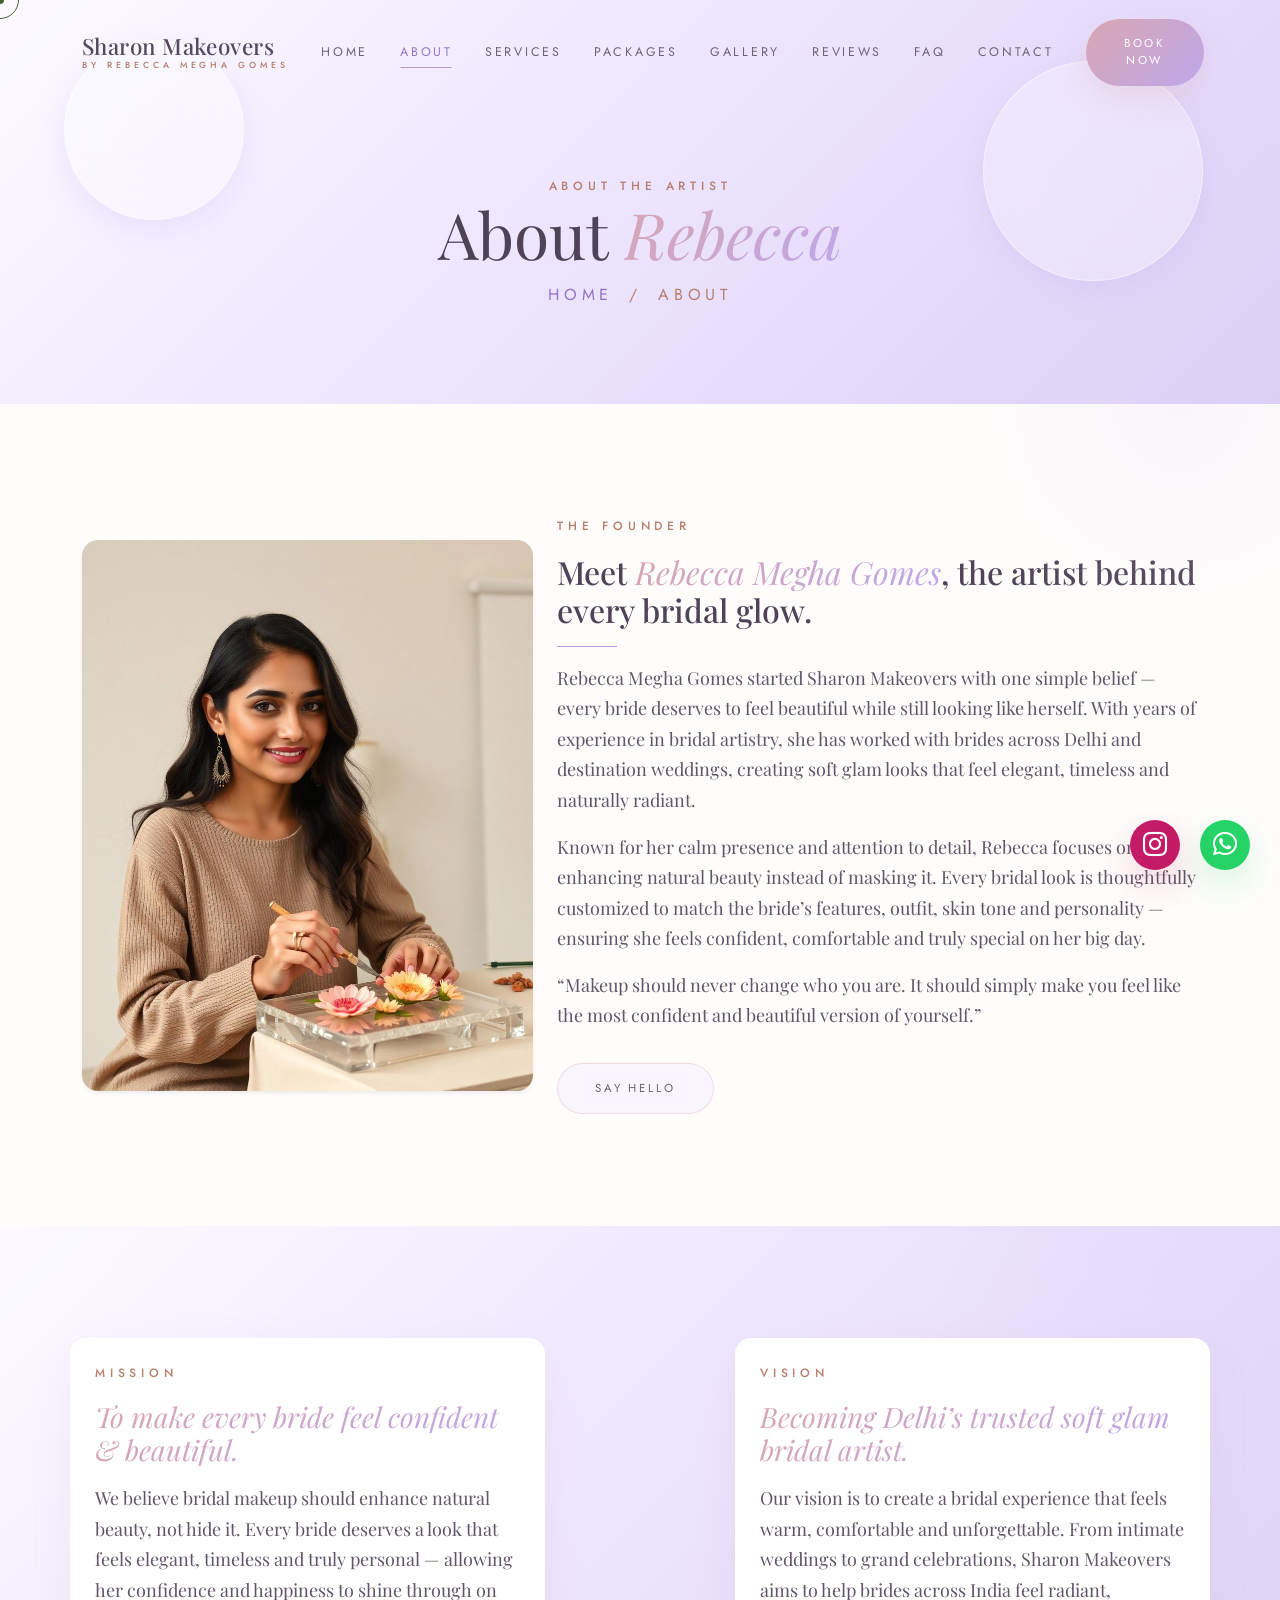
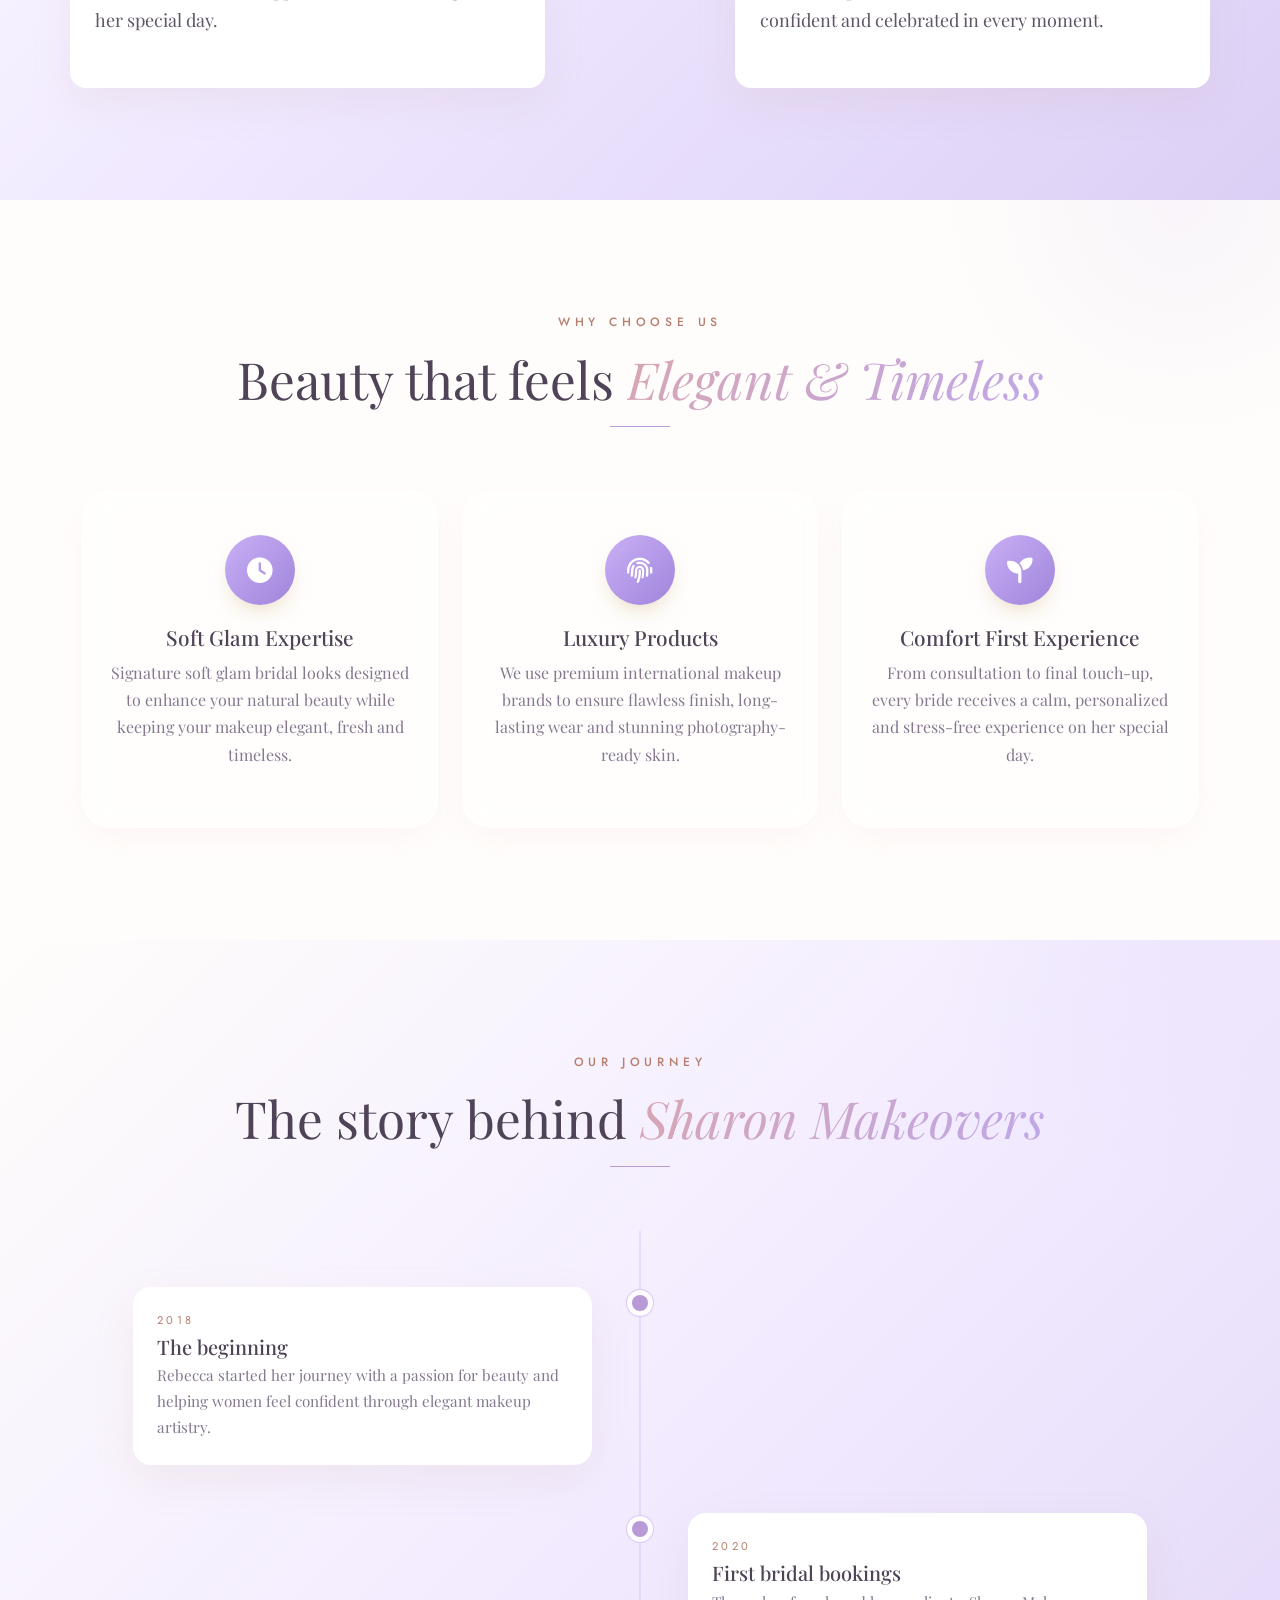
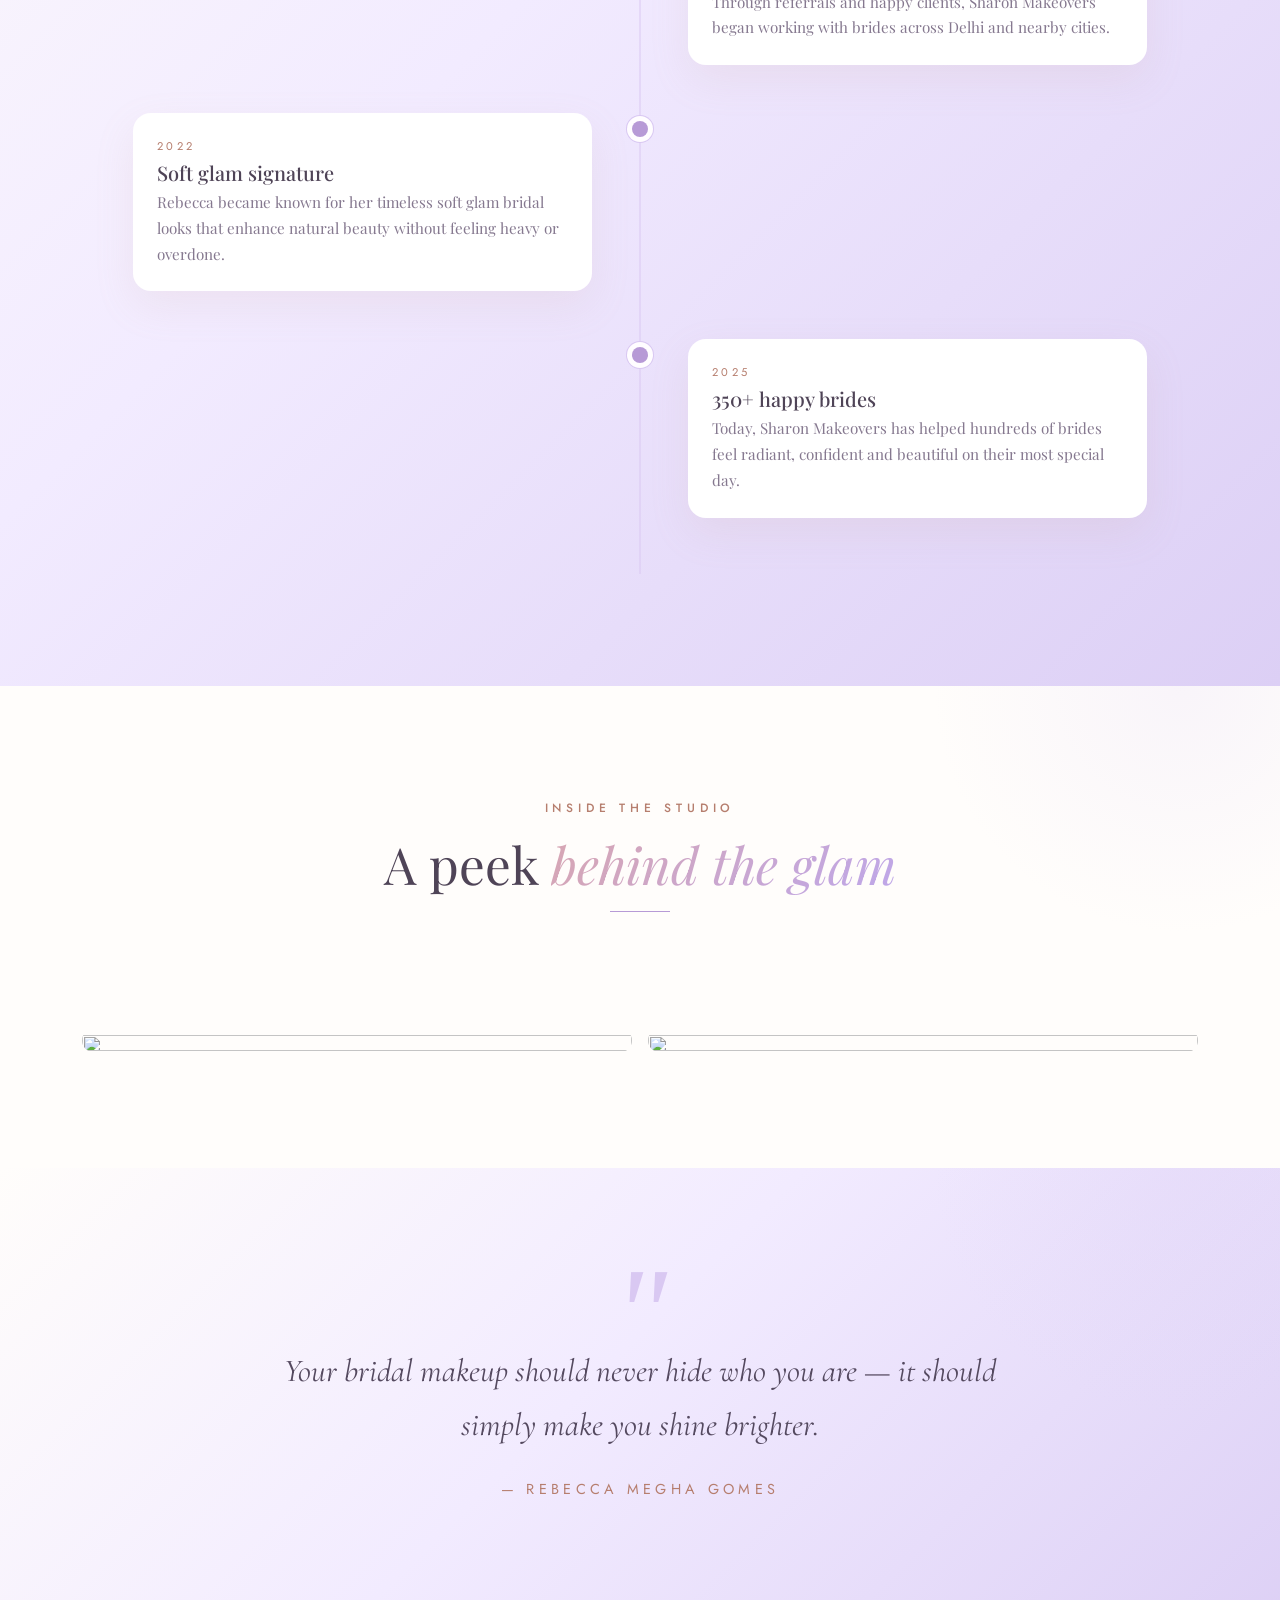
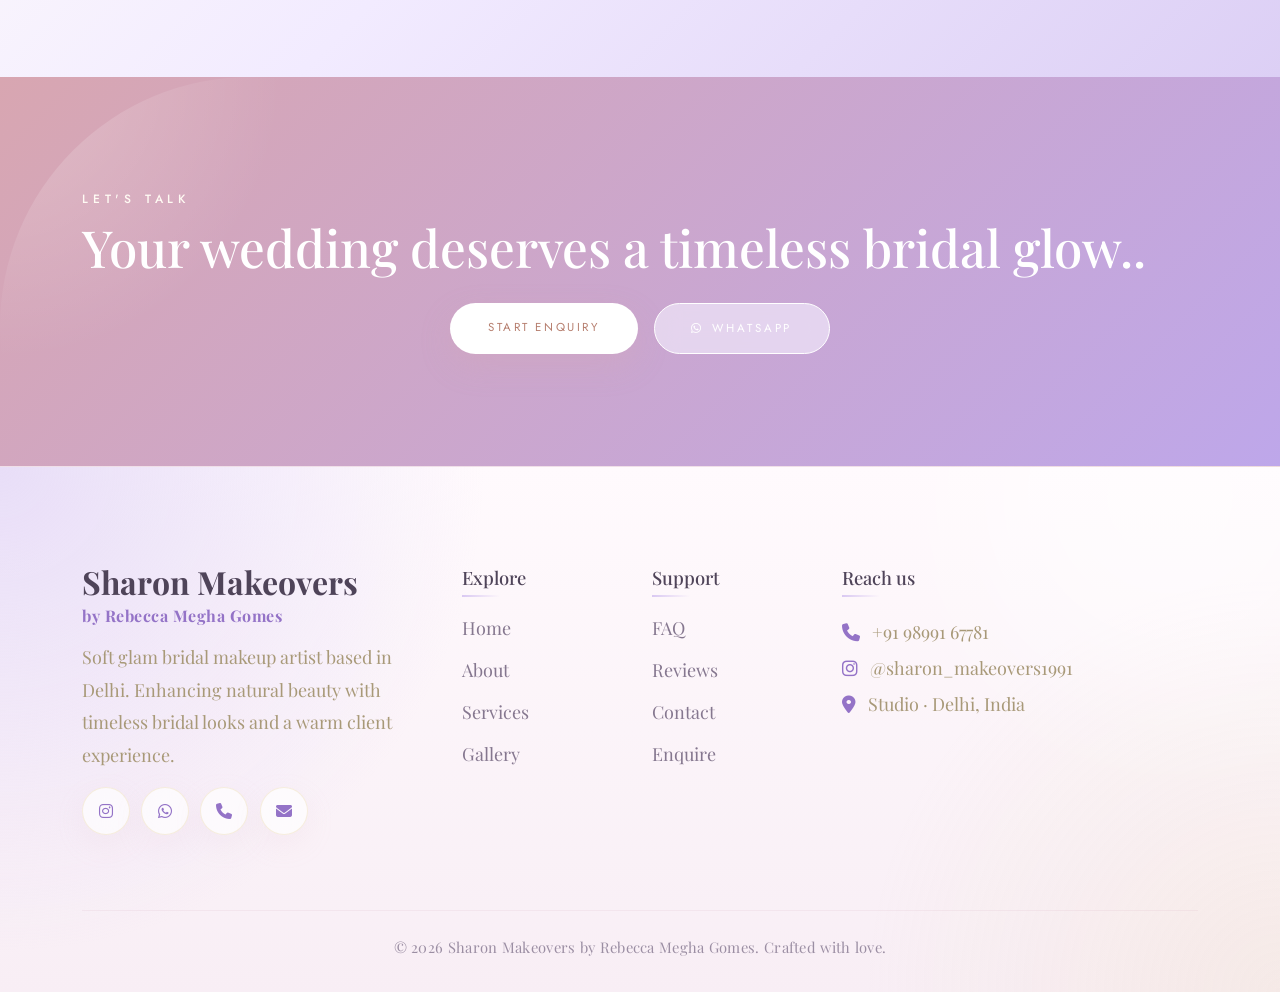
==== commit fbe92e86: "Updated Sharon Makeovers website pages" ====
--- a/about.html
+++ b/about.html
@@ -2,32 +2,33 @@
 <html lang="en">
 <head>
 <meta charset="UTF-8" /><meta name="viewport" content="width=device-width, initial-scale=1" />
-<title>About | Creative Homes by Sanjana</title>
-<meta name="description" content="The story behind Creative Homes by Sanjana — a luxury resin art studio crafting heirloom keepsakes by hand." />
+<title>About | Sharon Makeovers by Rebecca Megha Gomes</title>
+<meta name="description" content="Learn more about Sharon Makeovers by Rebecca Megha Gomes, a Delhi-based soft glam bridal makeup artist known for elegant and timeless bridal looks." />
 <link rel="preconnect" href="https://fonts.googleapis.com"><link rel="preconnect" href="https://fonts.gstatic.com" crossorigin>
 <link href="https://fonts.googleapis.com/css2?family=Playfair+Display:wght@400;500;600&family=Cormorant+Garamond:ital,wght@0,300;0,400;1,300;1,400&family=Jost:wght@300;400;500&display=swap" rel="stylesheet">
 <link rel="stylesheet" href="https://cdn.jsdelivr.net/npm/bootstrap@5.3.3/dist/css/bootstrap.min.css">
 <link rel="stylesheet" href="https://cdnjs.cloudflare.com/ajax/libs/font-awesome/6.5.0/css/all.min.css">
-<link rel="stylesheet" href="CSS/style.css"><link rel="stylesheet" href="CSS/responsive.css">
+<link rel="stylesheet" href="CSS/style2.css"><link rel="stylesheet" href="CSS/responsive.css">
 </head>
 <body>
-<div class="loader"><div class="loader-ring"></div><div class="loader-text">Creative Homes</div></div>
+<div class="loader"><div class="loader-ring"></div><div class="loader-text">Sharon Makeovers</div></div>
 <div class="cursor-dot"></div><div class="cursor-ring"></div><div class="scroll-progress"></div>
 
 <nav class="navbar navbar-expand-lg fixed-top">
   <div class="container">
-    <a class="brand navbar-brand" href="index.html">Creative Homes<small>by Sanjana</small></a>
+    <a class="brand navbar-brand" href="index.html">Sharon Makeovers<small>by Rebecca Megha Gomes</small></a>
     <button class="navbar-toggler" data-bs-toggle="collapse" data-bs-target="#nav"><i class="fa-solid fa-bars"></i></button>
     <div class="collapse navbar-collapse justify-content-end" id="nav">
       <ul class="navbar-nav align-items-lg-center">
         <li class="nav-item"><a class="nav-link" href="index.html">Home</a></li>
-        <li class="nav-item"><a class="nav-link" href="about.html">About</a></li>
+        <li class="nav-item"><a class="nav-link active" href="#">About</a></li>
         <li class="nav-item"><a class="nav-link" href="services.html">Services</a></li>
+      <li class="nav-item"><a class="nav-link" href="#">Packages</a></li>
         <li class="nav-item"><a class="nav-link" href="gallery.html">Gallery</a></li>
         <li class="nav-item"><a class="nav-link" href="testimonials.html">Reviews</a></li>
         <li class="nav-item"><a class="nav-link" href="faq.html">FAQ</a></li>
         <li class="nav-item"><a class="nav-link" href="contact.html">Contact</a></li>
-        <li class="nav-item ms-lg-3"><a class="btn btn-luxe" href="enquiry.html">Enquire</a></li>
+        <li class="nav-item ms-lg-3"><a class="btn btn-luxe" href="enquiry.html">Book Now</a></li>
       </ul>
     </div>
   </div>
@@ -36,9 +37,9 @@
 <header class="page-header">
   <div class="float-el f1"></div><div class="float-el f3"></div>
   <div class="container position-relative">
-    <div class="eyebrow">Our Story</div>
-    <h1>About <span class="display gold-text">Sanjana</span></h1>
-    <nav class="breadcrumb"><a href="index.html">Home</a><span class="mx-3">/</span><span>About</span></nav>
+    <div class="eyebrow">About The Artist</div>
+    <h1>About <span class="display gold-text">Rebecca</span></h1>
+    <nav class="breadcrumb"><a href="index.html">Home</a><span class="mx-3" style="color:var(--rose-dark)">/</span><span style="color:var(--rose-dark)">About</span></nav>
   </div>
 </header>
 
@@ -47,14 +48,24 @@
   <div class="container">
     <div class="row align-items-center g-4">
       <div class="col-lg-5 reveal">
-        <img src="Images/Founder1.jfif" class="img-fluid rounded-4 shadow-sm" alt="Founder Sanjana">
+        <img src="Images/Founder1.jfif" class="img-fluid rounded-4 shadow-sm" alt="Rebecca Megha Gomes bridal makeup artist">
       </div>
       <div class="col-lg-7 reveal">
         <div class="eyebrow">The Founder</div>
-        <h2 class="mt-3">Meet <span class="display gold-text">Sanjana</span>, the heart behind every petal.</h2>
+        <h2 class="mt-3">Meet <span class="display gold-text">Rebecca Megha Gomes</span>, the artist behind every bridal glow.</h2>
         <span class="divider mx-0"></span>
-        <p class="mt-3">What began as a quiet love for flowers in 2019 became a studio where memories are preserved into heirlooms. Sanjana started Creative Homes from her dining table — bridal bouquets pressed between cookbooks, resin curing on the kitchen counter. Today, the studio creates over 800 pieces a year, each one still made by her hands.</p>
-        <p>"I don't see resin as a craft. I see it as a quiet promise — that the moment you trusted me with, will still feel real ten, twenty, fifty years from now."</p>
+        <p class="mt-3"> Rebecca Megha Gomes started Sharon Makeovers with one simple belief —
+    every bride deserves to feel beautiful while still looking like herself.
+    With years of experience in bridal artistry, she has worked with brides
+    across Delhi and destination weddings, creating soft glam looks that feel
+    elegant, timeless and naturally radiant.</p>
+        <p> Known for her calm presence and attention to detail, Rebecca focuses on
+    enhancing natural beauty instead of masking it. Every bridal look is
+    thoughtfully customized to match the bride’s features, outfit, skin tone
+    and personality — ensuring she feels confident, comfortable and truly
+    special on her big day.</p>
+        <p> “Makeup should never change who you are. It should simply make you feel
+    like the most confident and beautiful version of yourself.”</p>
         <a href="contact.html" class="btn btn-ghost mt-3">Say Hello</a>
       </div>
     </div>
@@ -62,18 +73,24 @@
 </section>
 
 <!-- Brand story -->
-<section style="background:var(--grad-beige)">
-  <div class="container">
-    <div class="row g-4">
-      <div class="col-md-6 reveal">
+<section style="background:var(--grad-main)">
+  <div class="container">
+    <div class="row g-4 justify-content-between">
+      <div class="col-md-5 reveal glass p-4 rounded-4 bg-white" style="height: 350px;">
         <div class="eyebrow">Mission</div>
-        <h3 class="mt-3 display gold-text">To turn moments into forever.</h3>
-        <p class="mt-3">We believe the small, beautiful things — the bouquet you caught, the rings you exchanged, the first roses he sent — deserve to last as long as the love that made them.</p>
-      </div>
-      <div class="col-md-6 reveal">
+        <h3 class="mt-3 display gold-text">To make every bride feel confident & beautiful.</h3>
+        <p class="mt-3">We believe bridal makeup should enhance natural beauty, not hide it.
+          Every bride deserves a look that feels elegant, timeless and truly
+          personal — allowing her confidence and happiness to shine through on
+          her special day.</p>
+      </div>
+      <div class="col-md-5 reveal glass p-4 rounded-4 bg-white" style="height: 350px;">
         <div class="eyebrow">Vision</div>
-        <h3 class="mt-3 display gold-text">India's most trusted preservation atelier.</h3>
-        <p class="mt-3">A studio where every Indian bride knows her bouquet has a home. Where every milestone — engagement, wedding, anniversary, birth — can be sealed in something she'll pass down.</p>
+        <h3 class="mt-3 display gold-text">Becoming Delhi’s trusted soft glam bridal artist.</h3>
+        <p class="mt-3">Our vision is to create a bridal experience that feels warm,
+          comfortable and unforgettable. From intimate weddings to grand
+          celebrations, Sharon Makeovers aims to help brides across India feel
+          radiant, confident and celebrated in every moment.</p>
       </div>
     </div>
   </div>
@@ -83,31 +100,34 @@
 <section>
   <div class="container">
     <div class="section-head reveal">
-      <div class="eyebrow">Slow craft</div>
-      <h2>Why <span class="display gold-text">handmade</span> matters</h2>
+      <div class="eyebrow">Why Choose Us</div>
+      <h2>Beauty that feels <span class="display gold-text">Elegant & Timeless</span></h2>
       <span class="divider"></span>
     </div>
     <div class="row g-4">
-      <div class="col-md-4 reveal"><div class="feature"><div class="ico"><i class="fa-solid fa-clock"></i></div><h5>14 Days of Care</h5><p>Each piece takes 14 days to dry, set, polish, and pack. We don't rush love.</p></div></div>
-      <div class="col-md-4 reveal"><div class="feature"><div class="ico"><i class="fa-solid fa-fingerprint"></i></div><h5>One-of-One</h5><p>No two pieces are identical. Your flowers, your story, your finish.</p></div></div>
-      <div class="col-md-4 reveal"><div class="feature"><div class="ico"><i class="fa-solid fa-seedling"></i></div><h5>Made by Women</h5><p>Our studio is 100% women-run — slow, intentional, ethically sourced.</p></div></div>
+      <div class="col-md-4 reveal"><div class="feature"><div class="ico"><i class="fa-solid fa-clock"></i></div><h5>Soft Glam Expertise</h5><p>Signature soft glam bridal looks designed to enhance your natural
+            beauty while keeping your makeup elegant, fresh and timeless.</p></div></div>
+      <div class="col-md-4 reveal"><div class="feature"><div class="ico"><i class="fa-solid fa-fingerprint"></i></div><h5>Luxury Products</h5><p> We use premium international makeup brands to ensure flawless
+            finish, long-lasting wear and stunning photography-ready skin.</p></div></div>
+      <div class="col-md-4 reveal"><div class="feature"><div class="ico"><i class="fa-solid fa-seedling"></i></div><h5>Comfort First Experience</h5><p> From consultation to final touch-up, every bride receives a calm,
+            personalized and stress-free experience on her special day.</p></div></div>
     </div>
   </div>
 </section>
 
 <!-- Timeline -->
-<section style="background:var(--grad-beige)">
+<section style="background:var(--grad-soft)">
   <div class="container">
     <div class="section-head reveal">
       <div class="eyebrow">Our journey</div>
-      <h2>From kitchen to <span class="display gold-text">atelier</span></h2>
+      <h2>The story behind <span class="display gold-text">Sharon Makeovers</span></h2>
       <span class="divider"></span>
     </div>
     <div class="timeline">
-      <div class="tl-item reveal"><div class="card-tl"><div class="year">2019</div><h5>A spark</h5><p>Sanjana preserves her sister's wedding bouquet as a gift. The idea is born.</p></div><span class="dot"></span></div>
-      <div class="tl-item reveal"><div class="card-tl"><div class="year">2020</div><h5>First orders</h5><p>Word spreads through friends. The first 50 orders ship — all from a dining table.</p></div><span class="dot"></span></div>
-      <div class="tl-item reveal"><div class="card-tl"><div class="year">2022</div><h5>The studio</h5><p>A dedicated Hyderabad studio opens. A team of three artisans joins.</p></div><span class="dot"></span></div>
-      <div class="tl-item reveal"><div class="card-tl"><div class="year">2024</div><h5>800+ brides</h5><p>Over 800 brides have entrusted us with their wedding florals. Pan-India delivery launches.</p></div><span class="dot"></span></div>
+      <div class="tl-item reveal"><div class="card-tl"><div class="year">2018</div><h5>The beginning</h5><p>Rebecca started her journey with a passion for beauty and helping women feel confident through elegant makeup artistry.</p></div><span class="dot"></span></div>
+      <div class="tl-item reveal"><div class="card-tl"><div class="year">2020</div><h5>First bridal bookings</h5><p>Through referrals and happy clients, Sharon Makeovers began working with brides across Delhi and nearby cities.</p></div><span class="dot"></span></div>
+      <div class="tl-item reveal"><div class="card-tl"><div class="year">2022</div><h5>Soft glam signature</h5><p> Rebecca became known for her timeless soft glam bridal looks that enhance natural beauty without feeling heavy or overdone.</p></div><span class="dot"></span></div>
+      <div class="tl-item reveal"><div class="card-tl"><div class="year">2025</div><h5>350+ happy brides</h5><p>Today, Sharon Makeovers has helped hundreds of brides feel radiant, confident and beautiful on their most special day.</p></div><span class="dot"></span></div>
     </div>
   </div>
 </section>
@@ -115,23 +135,23 @@
 <!-- Image gallery -->
 <section>
   <div class="container">
-    <div class="section-head reveal"><div class="eyebrow">Inside the studio</div><h2>A peek <span class="display gold-text">behind the resin</span></h2><span class="divider"></span></div>
+    <div class="section-head reveal"><div class="eyebrow">Inside the studio</div><h2>A peek <span class="display gold-text">behind the glam</span></h2><span class="divider"></span></div>
     <div class="row g-3">
-      <div class="col-md-4 reveal"><img src="Images/p1.jfif" class="img-fluid rounded-4" alt=""></div>
-      <div class="col-md-4 reveal"><img src="Images/p3.jfif" class="img-fluid rounded-4" alt=""></div>
-      <div class="col-md-4 reveal"><img src="Images/p4.jfif" class="img-fluid rounded-4" alt=""></div>
-      <div class="col-md-6 reveal"><img src="Images/p2.jfif" class="img-fluid rounded-4" alt=""></div>
-      <div class="col-md-6 reveal"><img src="Images/p5.jfif" class="img-fluid rounded-4" alt=""></div>
+      <div class="col-md-4 reveal"><img src="https://lyrabeauty.in/wp-content/uploads/2025/11/banarasi-bride-makeup-2026-classic-look.jpg.png" class="img-fluid rounded-4" alt=""></div>
+      <div class="col-md-4 reveal"><img src="https://lyrabeauty.in/wp-content/uploads/2025/11/banarasi-bride-makeup-2026-classic-look.jpg.png" class="img-fluid rounded-4" alt=""></div>
+      <div class="col-md-4 reveal"><img src="https://lyrabeauty.in/wp-content/uploads/2025/11/banarasi-bride-makeup-2026-classic-look.jpg.png" class="img-fluid rounded-4" alt=""></div>
+      <div class="col-md-6 reveal"><img src="https://lyrabeauty.in/wp-content/uploads/2025/11/banarasi-bride-makeup-2026-classic-look.jpg.png" class="img-fluid rounded-4" alt="" style="height: 70%; width: 100%;"></div>
+      <div class="col-md-6 reveal"><img src="https://lyrabeauty.in/wp-content/uploads/2025/11/banarasi-bride-makeup-2026-classic-look.jpg.png" class="img-fluid rounded-4" alt="" style="height: 70%; width: 100%;" ></div>
     </div>
   </div>
 </section>
 
 <!-- Quote -->
-<section style="background:var(--grad-beige)">
+<section style="background:var(--grad-soft)">
   <div class="container">
     <div class="quote-block reveal">
-      Some things you outgrow. Some things you preserve. We help you decide which is which.
-      <cite>— Sanjana, Founder</cite>
+      Your bridal makeup should never hide who you are — it should simply make you shine brighter.
+      <cite>— Rebecca Megha Gomes</cite>
     </div>
   </div>
 </section>
@@ -139,7 +159,7 @@
 <section class="cta-strip">
   <div class="container reveal">
     <div class="eyebrow" style="color:#fffaf2">Let's talk</div>
-    <h2 class="mt-2">Your story deserves a keepsake.</h2>
+    <h2 class="mt-2">Your wedding deserves a timeless bridal glow..</h2>
     <div class="d-flex justify-content-center gap-3 flex-wrap mt-4">
       <a href="enquiry.html" class="btn btn-luxe">Start Enquiry</a>
       <a href="https://wa.me/917701909981" target="_blank" class="btn btn-ghost"><i class="fa-brands fa-whatsapp me-2"></i>WhatsApp</a>
@@ -147,32 +167,40 @@
   </div>
 </section>
 
+<!-- Footer (shared) -->
 <footer class="footer">
   <div class="container">
     <div class="row g-4">
       <div class="col-lg-4">
-        <div class="brand-f">Creative Homes <em style="color:var(--gold-light)">by Sanjana</em></div>
-        <p class="mt-3" style="color:#a89978">Luxury resin art & flower preservation. Handcrafted with love — pan India delivery.</p>
+        <div class="brand-f">Sharon Makeovers <em style="color:var(--gold-dark)">by Rebecca Megha Gomes</em></div>
+        <p class="mt-3" style="color:#a89978">Soft glam bridal makeup artist based in Delhi. Enhancing natural beauty with timeless bridal looks and a warm client experience.</p>
         <div class="social mt-3">
-          <a href="https://instagram.com/creativehomes_by_sanjana" target="_blank"><i class="fa-brands fa-instagram"></i></a>
-          <a href="https://wa.me/917701909981" target="_blank"><i class="fa-brands fa-whatsapp"></i></a>
-          <a href="tel:+917701909981"><i class="fa-solid fa-phone"></i></a>
-          <a href="mailto:hello@creativehomes.in"><i class="fa-solid fa-envelope"></i></a>
+          <a href="https://instagram.com/sharon_makeovers1991" target="_blank"><i class="fa-brands fa-instagram"></i></a>
+          <a href="https://wa.me/9899167781" target="_blank"><i class="fa-brands fa-whatsapp"></i></a>
+          <a href="tel:+91 9899167781"><i class="fa-solid fa-phone"></i></a>
+          <a href="mailto:hello@sharon_makeovers.in"><i class="fa-solid fa-envelope"></i></a>
         </div>
       </div>
-      <div class="col-6 col-lg-2"><h6>Explore</h6><div><a href="index.html">Home</a></div><div><a href="about.html">About</a></div><div><a href="services.html">Services</a></div><div><a href="gallery.html">Gallery</a></div></div>
-      <div class="col-6 col-lg-2"><h6>Support</h6><div><a href="faq.html">FAQ</a></div><div><a href="testimonials.html">Reviews</a></div><div><a href="contact.html">Contact</a></div><div><a href="enquiry.html">Enquire</a></div></div>
+      <div class="col-6 col-lg-2"><h6>Explore</h6>
+        <div><a href="index.html">Home</a></div><div><a href="#">About</a></div>
+        <div><a href="services.html">Services</a></div><div><a href="gallery.html">Gallery</a></div>
+      </div>
+      <div class="col-6 col-lg-2"><h6>Support</h6>
+        <div><a href="faq.html">FAQ</a></div><div><a href="testimonials.html">Reviews</a></div>
+        <div><a href="contact.html">Contact</a></div><div><a href="enquiry.html">Enquire</a></div>
+      </div>
       <div class="col-lg-4"><h6>Reach us</h6>
-        <p style="color:#a89978;margin:.2rem 0"><i class="fa-solid fa-phone me-2" style="color:var(--gold-light)"></i> +91 77019 09981</p>
-        <p style="color:#a89978;margin:.2rem 0"><i class="fa-brands fa-instagram me-2" style="color:var(--gold-light)"></i> @creativehomes_by_sanjana</p>
-        <p style="color:#a89978;margin:.2rem 0"><i class="fa-solid fa-location-dot me-2" style="color:var(--gold-light)"></i> Studio · Hyderabad, India</p>
-      </div>
-    </div>
-    <div class="copy text-center">© 2025 Creative Homes by Sanjana. Crafted with love.</div>
+        <p style="color:#a89978;margin:.2rem 0"><i class="fa-solid fa-phone me-2" style="color:var(--gold-dark)"></i> +91 98991 67781</p>
+        <p style="color:#a89978;margin:.2rem 0"><i class="fa-brands fa-instagram me-2" style="color:var(--gold-dark)"></i> @sharon_makeovers1991</p>
+        <p style="color:#a89978;margin:.2rem 0"><i class="fa-solid fa-location-dot me-2" style="color:var(--gold-dark)"></i> Studio · Delhi, India</p>
+      </div>
+    </div>
+    <div class="copy text-center">© 2026 Sharon Makeovers by Rebecca Megha Gomes. Crafted with love.</div>
   </div>
 </footer>
 
-<a class="fab-wa" href="https://wa.me/917701909981" target="_blank"><i class="fa-brands fa-whatsapp"></i></a>
+<a class="fab-wa" href="https://wa.me/9899167781" target="_blank" aria-label="WhatsApp"><i class="fa-brands fa-whatsapp"></i></a>
+<a class="fab-insta" href="https://instagram.com/sharon_makeovers1991" target="_blank" aria-label="Instagram"><i class="fa-brands fa-instagram"></i></a>
 <button class="back-top"><i class="fa-solid fa-arrow-up"></i></button>
 <script src="https://cdn.jsdelivr.net/npm/bootstrap@5.3.3/dist/js/bootstrap.bundle.min.js"></script>
 <script src="JS/main.js"></script>
--- a/CSS/style2.css
+++ b/CSS/style2.css
@@ -0,0 +1,1018 @@
+/* ===================================================
+   Sharon Makeovers — Luxury Brand Stylesheet
+   Palette: Beige, White, Gold, Pastel Blue
+=================================================== */
+
+:root{
+
+  /* ===== MAIN PALETTE ===== */
+
+--lavender:#D9C2FF;
+--lavender-light:#EEE4FF;
+--lavender-dark:#B89AE6;
+--lavender-deep:#9B7ED3;
+
+--pink:#F4D9EC;
+
+--beige:#F8F3FA;
+
+--cream:#FFFDFF;
+
+--gold:#B79AD6;
+--gold-dark:#9473C7;
+--gold-light:#D9C8F2;
+
+--ink:#54495F;
+--muted:#85788F;
+
+  /* fallback names */
+  /* --gold: #C89A8B;
+  --gold-dark: #B67E6E;
+  --gold-light:#E6C8BE; */
+
+  --rose-dark:#B67E6E;
+
+  /* ===== SHADOWS ===== */
+
+  --shadow-soft:
+    0 15px 40px rgba(200,154,139,.12);
+
+  --shadow-deep:
+    0 25px 60px rgba(200,154,139,.18);
+
+  /* ===== GRADIENTS ===== */
+
+--grad-main:
+linear-gradient(
+  135deg,
+  #FCFAFF 0%,
+  #EEE6FF 45%,
+  #DCCFF5 100%
+);
+
+--grad-soft:
+linear-gradient(
+  135deg,
+  #FFFDFB 0%,
+  #F2EBFF 45%,
+  #DCCFF5 100%
+);
+
+  --grad-rose:
+  linear-gradient(
+    135deg,
+    #E8B8CF 0%,
+    #C89A8B 100%
+  );
+
+  --grad-gold:
+  linear-gradient(
+    135deg,
+    #d8a6b1 0%,
+    #bea7ea 100%
+  );
+}
+
+img{
+  filter:saturate(.95) brightness(1.02);
+}
+
+/* ---------- Base ---------- */
+*{box-sizing:border-box}
+html{scroll-behavior:smooth}
+body{
+    background:var(--grad-soft);
+  font-family:'Playfair Display', Georgia, serif;
+  background:#fffdfb;
+color:#5f5566;
+  font-size:18px;
+  line-height:1.7;
+  overflow-x:hidden;
+  cursor:none;
+}
+.sans{font-family:'Jost','Helvetica Neue',sans-serif}
+h1,h2,h3,h4,h5{
+  font-family:'Playfair Display',serif;
+  font-weight:500;
+  color:#4f4457;
+}
+.display{font-family:'Playfair Display',serif;font-weight:300;font-style:italic}
+.eyebrow{
+  font-family:'Jost',sans-serif;
+  font-size:.75rem;
+  letter-spacing:.4em;
+  text-transform:uppercase;
+  color:var(--rose-dark);
+  font-weight:500;
+}
+.gold-text{
+  background:linear-gradient(
+    135deg,
+    #d8a6b1 0%,
+    #bea7ea 100%
+  );
+
+  -webkit-background-clip:text;
+  background-clip:text;
+  color:transparent;
+}
+a{color:inherit;text-decoration:none;transition:color .3s}
+a:hover{color:var(--gold-dark)}
+section{padding:7rem 0; position:relative;
+  overflow:hidden;}
+  section::before{
+  content:'';
+
+  position:absolute;
+
+  width:500px;
+  height:500px;
+
+  border-radius:50%;
+
+  background:
+    radial-gradient(
+      rgba(220,207,245,.18),
+      transparent 70%
+    );
+
+  top:-250px;
+  right:-150px;
+
+  pointer-events:none;
+}
+.divider{width:60px;height:1px;background:var(--gold);margin:1rem auto;display:block}
+
+/* ---------- Custom cursor ---------- */
+.cursor-dot, .cursor-ring{
+  position:fixed;top:0;left:0;pointer-events:none;
+  z-index:9999;border-radius:50%;transform:translate(-50%,-50%);
+  mix-blend-mode:difference;
+}
+.cursor-dot{width:8px;height:8px;background:var(--gold)}
+.cursor-ring{width:38px;height:38px;border:1px solid var(--gold);transition:transform .25s ease, width .25s, height .25s}
+.cursor-ring.grow{width:64px;height:64px;background:rgba(200,169,106,.15)}
+@media (max-width:991px){body{cursor:auto}.cursor-dot,.cursor-ring{display:none}}
+
+/* ---------- Scroll progress ---------- */
+.scroll-progress{
+  position:fixed;top:0;left:0;height:3px;width:0%;
+  background:linear-gradient(
+  135deg,
+ #c9b0f5,
+  #9f84db);z-index:1080;transition:width .1s linear;
+}
+
+/* ---------- Loader ---------- */
+.loader{
+  position:fixed;inset:0;background:#EEE4FF;z-index:2000;
+  display:flex;align-items:center;justify-content:center;flex-direction:column;
+  transition:opacity .8s ease, visibility .8s ease;
+}
+.loader.hidden{opacity:0;visibility:hidden}
+.loader-ring{
+  width:60px;height:60px;border-radius:50%;
+  border:2px solid var(--beige);border-top-color:var(--gold);
+  animation:spin 1s linear infinite;
+}
+.loader-text{margin-top:1rem;letter-spacing:.5em;font-family:'Jost',sans-serif;font-size:1rem;color:var(--rose-dark);text-transform:uppercase}
+@keyframes spin{to{transform:rotate(360deg)}}
+
+/* ---------- Navbar ---------- */
+.navbar{
+  padding:1.2rem 0;transition:all .4s ease;
+  background:transparent;backdrop-filter:blur(0px);
+}
+.navbar.scrolled{
+  background:rgba(255,255,255,.72);
+  backdrop-filter:blur(20px) saturate(180%);
+  -webkit-backdrop-filter:blur(20px) saturate(180%);
+  box-shadow:0 10px 40px rgba(216,166,177,.08);
+  padding:.7rem 0;
+}
+.navbar .brand{
+  font-family:'Playfair Display',serif;font-weight:500;font-size:1.4rem;
+  color:var(--ink);letter-spacing:.02em;line-height:1;
+}
+.navbar .brand small{display:block;font-family:'Jost',sans-serif;font-size:.55rem;letter-spacing:.45em;color:var(--rose-dark);margin-top:4px;text-transform:uppercase;font-weight:500}
+.nav-link{
+  font-family:'Jost',sans-serif;font-size:.78rem;letter-spacing:.22em;
+  text-transform:uppercase;color:#6f6376!important;padding:.5rem 1rem!important;
+  position:relative;font-weight:400;
+}
+.nav-link::after{
+  content:'';position:absolute;bottom:.2rem;left:50%;width:0;height:1px;
+  background:var(--gold);transition:all .35s ease;transform:translateX(-50%);
+}
+.nav-link:hover::after,.nav-link.active::after{width:60%}
+.nav-link.active{color:var(--gold-dark)!important}
+.navbar-toggler{border:none;color:var(--ink)}
+.navbar-toggler:focus{box-shadow:none}
+
+/* ---------- Buttons ---------- */
+.btn-luxe{
+  font-family:'Jost',sans-serif;
+  font-size:.72rem;
+  letter-spacing:.22em;
+  text-transform:uppercase;
+
+  padding:1rem 2.4rem;
+
+  border:none;
+  border-radius:60px;
+
+  background:
+    linear-gradient(
+      135deg,
+      #d8a6b1,
+      #bea7ea
+    );
+
+  color:white;
+
+  box-shadow:
+    0 12px 30px rgba(216,166,177,.25);
+
+  transition:all .4s ease;
+}
+
+.btn-luxe:hover{
+  transform:translateY(-4px);
+
+  box-shadow:
+    0 18px 40px rgba(190,167,234,.35);
+}
+.btn-luxe::before{
+  content:'';position:absolute;top:0;left:-100%;width:100%;height:100%;
+  background:linear-gradient(120deg,transparent,rgba(255,255,255,.4),transparent);
+  transition:left .6s ease;
+}
+.btn-luxe:hover::before{left:100%}
+.btn-ghost{
+  font-family:'Jost',sans-serif;
+  font-size:.72rem;
+  letter-spacing:.25em;
+  text-transform:uppercase;
+
+  padding:1rem 2.3rem;
+
+  border-radius:50px;
+
+  border:1px solid rgba(216,166,177,.35);
+
+  background:rgba(245,240,255,.62);
+
+  backdrop-filter:blur(12px);
+
+  color:#6b5f73;
+
+  transition:all .4s ease;
+}
+.btn-ghost:hover{
+  background:#fff;
+  color:#bea7ea;
+
+  border-color:#bea7ea;
+}
+
+/* ---------- Hero ---------- */
+.hero{
+   background:
+    linear-gradient(
+      180deg,
+       #fcfaff 0%,
+  #efe6ff 100%
+    );display:flex;align-items:center;
+  position:relative;overflow:hidden;
+  padding-top:8rem;
+}
+.hero::before{
+  content:'';
+
+  position:absolute;
+  inset:0;
+
+  background:
+    radial-gradient(
+      circle at 20% 30%,
+      rgba(220,207,245,.45),
+      transparent 45%
+    ),
+
+    radial-gradient(
+      circle at 80% 70%,
+      rgba(248,215,232,.4),
+      transparent 50%
+    );
+
+  pointer-events:none;
+}
+/* .hero::before{
+  content:'';position:absolute;inset:0;
+  background:radial-gradient(circle at 20% 30%, rgba(184,211,227,.3), transparent 50%),
+             radial-gradient(circle at 80% 70%, rgba(232,211,164,.4), transparent 50%);
+  pointer-events:none;
+} */
+.hero h1{
+  font-size:clamp(2.6rem,6vw,5.6rem);line-height:1.05;font-weight:400;
+  margin-bottom:1.5rem;
+}
+.hero h1 .display{display:block;font-size:1.15em;color:var(--gold-dark)}
+.hero p.lead{font-size:1.25rem;color:var(--muted);max-width:540px;font-weight:300;font-style:italic}
+.type-cursor{display:inline-block;width:2px;background:var(--gold);height:1em;margin-left:6px;animation:blink 1s infinite;vertical-align:middle}
+@keyframes blink{50%{opacity:0}}
+
+/* Floating elements */
+.float-el{
+  position:absolute;
+
+  border-radius:50%;
+
+  background:rgba(255,255,255,.28);
+
+  backdrop-filter:blur(25px);
+
+  border:1px solid rgba(255,255,255,.5);
+
+  box-shadow:
+    0 10px 30px rgba(185,155,235,.18);
+
+  animation:float 8s ease-in-out infinite;
+}
+.float-el.f1{width:180px;height:180px;top:10%;left:5%}
+.float-el.f2{width:120px;height:120px;top:60%;left:8%;animation-delay:-2s;animation-duration:10s}
+.float-el.f3{width:220px;height:220px;top:15%;right:6%;animation-delay:-4s;animation-duration:12s}
+.float-el.f4{width:90px;height:90px;bottom:15%;right:15%;animation-delay:-1s}
+@keyframes float{
+  0%,100%{transform:translateY(0) rotate(0)}
+  50%{transform:translateY(-30px) rotate(8deg)}
+}
+
+.hero-visual{
+  position:relative;border-radius:30px;overflow:hidden;
+  transform:perspective(1000px) rotateY(-5deg);
+}
+.hero-visual img{width:100%;height:auto;display:block}
+.hero-visual::after{
+  content:'';position:absolute;inset:0;mix-blend-mode:overlay;
+}
+.hero-badge{
+  position:absolute;bottom:20px;right:-20px;padding:1.5rem 2rem;
+  background:rgba(255,250,242,.85);backdrop-filter:blur(20px);border-radius:20px;
+  border:1px solid rgba(255,255,255,.6);box-shadow:var(--shadow-soft);
+}
+.hero-badge .num{font-family:'Playfair Display',serif;font-size:2.2rem;color:var(--rose-dark);line-height:1}
+.hero-badge .lbl{font-family:'Jost',sans-serif;font-size:.65rem;letter-spacing:.3em;text-transform:uppercase;color:var(--muted)}
+
+/* ---------- Section heads ---------- */
+.section-head{text-align:center;margin-bottom:4rem}
+.section-head h2{font-size:clamp(2rem,4vw,3.5rem);font-weight:400;margin:1rem 0}
+.section-head p{color:var(--muted);max-width:600px;margin:0 auto;font-size:1.1rem}
+
+/* ---------- Glass card ---------- */
+.glass{
+  background:rgba(255,250,242,.55);
+  backdrop-filter:blur(20px) saturate(160%);
+  -webkit-backdrop-filter:blur(20px) saturate(160%);
+  border:1px solid rgba(255,255,255,.6);
+  border-radius:24px;
+  box-shadow:var(--shadow-soft);
+}
+
+.glass2{
+  background:var(--gold-light);
+  backdrop-filter:blur(20px) saturate(160%);
+  -webkit-backdrop-filter:blur(20px) saturate(160%);
+  border:1px solid rgba(255,255,255,.6);
+  border-radius:24px;
+  box-shadow:var(--shadow-soft);
+}
+
+/* ---------- Product / Category cards ---------- */
+.product-card{
+  position:relative;
+
+  border-radius:28px;
+
+  overflow:hidden;
+
+  background:
+    rgba(255,255,255,.68);
+
+  backdrop-filter:blur(20px);
+
+  border:
+    1px solid rgba(255,255,255,.7);
+
+  box-shadow:
+    0 12px 40px rgba(216,166,177,.10);
+
+  transition:
+    transform .45s ease,
+    box-shadow .45s ease;
+}
+.product-card:hover{transform:translateY(-12px);box-shadow:0 20px 50px rgba(216,166,177,.18);}
+.product-card .img-wrap{aspect-ratio:1/1;overflow:hidden;position:relative}
+.product-card img{width:100%;height:100%;object-fit:cover;transition:transform 1.2s ease}
+.product-card:hover img{transform:scale(1.1)}
+.product-card .body{padding:1.5rem 1.75rem 1.75rem}
+.product-card h5{font-family:'Playfair Display',serif;font-size:1.3rem;margin:0 0 .3rem}
+.product-card .meta{font-family:'Jost',sans-serif;font-size:.7rem;letter-spacing:.3em;text-transform:uppercase;color:var(--gold-dark)}
+.product-card .price{margin-top:.6rem;font-family:'Playfair Display',serif;font-style:italic;color:var(--muted)}
+
+/* Auto slider */
+.marquee{overflow:hidden;position:relative;padding:1rem 0}
+.marquee-track{display:flex;gap:1.5rem;width:max-content;animation:scroll-x 40s linear infinite}
+.marquee:hover .marquee-track{animation-play-state:paused}
+.marquee-card{width:300px;flex-shrink:0}
+@keyframes scroll-x{to{transform:translateX(-50%)}}
+
+/* ---------- Categories ---------- */
+.cat-card{
+  position:relative;height:380px;border-radius:24px;overflow:hidden;
+  background:var(--grad-main);box-shadow:var(--shadow-soft);
+  display:flex;align-items:flex-end;padding:2rem;
+  transition:all .5s;
+}
+.cat-card::before{
+  content:'';position:absolute;inset:0;
+  background:linear-gradient(180deg,transparent 40%,rgba(95,85,102,.5));
+}
+.cat-card img{position:absolute;inset:0;width:100%;height:100%;object-fit:cover;transition:transform 1s}
+.cat-card:hover img{transform:scale(1.08)}
+.cat-card .content{position:relative;z-index:2;color:white}
+.cat-card h4{color:white;margin:0;font-size:1.6rem}
+.cat-card .arrow{
+  display:inline-flex;align-items:center;gap:.5rem;margin-top:.5rem;
+  font-family:'Jost',sans-serif;font-size:.7rem;letter-spacing:.3em;text-transform:uppercase;
+}
+.cat-card:hover{transform:translateY(-8px)}
+
+/* ---------- Why us ---------- */
+.feature{
+  text-align:center;
+
+  padding:2.7rem 1.7rem;
+
+  border-radius:28px;
+
+  transition:all .4s ease;
+
+  background:rgba(255,255,255,.58);
+
+  backdrop-filter:blur(18px);
+
+  border:1px solid rgba(255,255,255,.7);
+
+  box-shadow:
+    0 10px 30px rgba(216,166,177,.08);
+}
+.feature:hover{background:#fff;transform:translateY(-6px);box-shadow:var(--shadow-soft)}
+.feature .ico{
+  width:70px;height:70px;border-radius:50%;
+  background:linear-gradient(
+  135deg,
+ #c9b0f5,
+  #9f84db
+);color:#fff;
+  display:inline-flex;align-items:center;justify-content:center;
+  font-size:1.6rem;margin-bottom:1.2rem;
+  box-shadow:0 10px 25px -10px rgba(200,169,106,.6);
+}
+.feature h5{font-size:1.3rem;margin-bottom:.6rem}
+.feature p{color:var(--muted);font-size:1rem}
+
+/* ---------- Testimonials ---------- */
+.testimonial{
+  padding:2.5rem;border-radius:24px;text-align:center; background: linear-gradient(135deg, rgb(216, 166, 177) 0%, rgb(190, 167, 234) 100%);;
+}
+.testimonial .quote{font-family:'Playfair Display',serif;font-style:italic;font-size:1.3rem;color:black;line-height:1.6;margin-bottom:1.5rem}
+.testimonial .stars{color:gold;letter-spacing:.2em;margin-bottom:1rem}
+.testimonial .author{font-family:'Playfair Display',serif;font-size:1.05rem;color:#B67E6E}
+.testimonial .role{font-family:'Jost',sans-serif;font-size:.7rem;letter-spacing:.3em;text-transform:uppercase;color:var(--muted)}
+
+/* ---------- Instagram gallery ---------- */
+.insta-grid{display:grid;grid-template-columns:repeat(6,1fr);gap:.6rem}
+.insta-grid .ig{
+  aspect-ratio:1/1;border-radius:14px;overflow:hidden;position:relative;
+  background:var(--beige-100);
+}
+.insta-grid .ig img{width:100%;height:100%;object-fit:cover;transition:transform .8s, filter .4s}
+.insta-grid .ig::after{
+  content:'\f16d';font-family:'Font Awesome 6 Brands';
+  position:absolute;inset:0;display:flex;align-items:center;justify-content:center;
+  color:#fff;background:rgba(95,85,102,.5);opacity:0;transition:opacity .4s;font-size:1.5rem;
+}
+.insta-grid .ig:hover img{transform:scale(1.1);filter:brightness(.7)}
+.insta-grid .ig:hover::after{opacity:1}
+@media (max-width:768px){.insta-grid{grid-template-columns:repeat(3,1fr)}}
+
+/* ---------- CTA strip ---------- */
+.cta-strip{
+  background:
+    linear-gradient(
+      135deg,
+      #d8a6b1 0%,
+      #bea7ea 100%
+    );
+
+  position:relative;
+  overflow:hidden;
+}
+
+.cta-strip::before{
+  content:'';
+
+  position:absolute;
+  inset:0;
+
+  background:
+    radial-gradient(
+      circle at top left,
+      rgba(255,255,255,.25),
+      transparent 40%
+    );
+
+  pointer-events:none;
+}
+.cta-strip h2{color:#fff;font-size:clamp(2rem,4vw,3.2rem);margin-bottom:1.5rem}
+.cta-strip .btn-luxe{background:#fff;color:var(--rose-dark);border-color:#fff}
+.cta-strip .btn-ghost{border-color:#fff;color:#fff}
+.cta-strip .btn-ghost:hover{background:#fff;color:var(--gold-dark)}
+
+/* ---------- Footer ---------- */
+/* ---------- Luxury Footer ---------- */
+
+.footer{
+  position: relative;
+  overflow: hidden;
+
+  background:
+    radial-gradient(circle at top left,  rgba(220,207,245,.65), transparent 35%),
+    radial-gradient(circle at bottom right, rgba(232,211,164,.18), transparent 30%),
+    linear-gradient(180deg,#fffafd 0%,#f8eef5 100%);
+
+  padding: 6rem 0 2rem;
+  color:#85778f;
+
+  border-top: 1px solid rgba(214,177,191,.25);
+}
+
+/* soft blur glow */
+.footer::before{
+  content:"";
+  position:absolute;
+  width:420px;
+  height:420px;
+  background:rgba(255,255,255,.45);
+  filter:blur(80px);
+  top:-180px;
+  right:-100px;
+  border-radius:50%;
+  pointer-events:none;
+}
+
+.footer::after{
+  content:"";
+  position:absolute;
+  inset:0;
+  background-image:
+    linear-gradient(rgba(255,255,255,.04) 1px, transparent 1px),
+    linear-gradient(90deg, rgba(255,255,255,.04) 1px, transparent 1px);
+  background-size:40px 40px;
+  opacity:.25;
+  pointer-events:none;
+}
+
+.footer .container{
+  position:relative;
+  z-index:2;
+}
+
+.footer .brand-f{
+  font-family:'Playfair Display',serif;
+  font-size:2rem;
+  line-height:1.2;
+  color:#4f4459;
+  font-weight:700;
+}
+
+.footer .brand-f em{
+  display:block;
+  margin-top:.3rem;
+  font-style:normal;
+  font-size:1rem;
+  letter-spacing:.5px;
+  color:var(--gold-light);
+}
+
+.footer p{
+  line-height:1.8;
+}
+
+.footer h6{
+  position:relative;
+  display:inline-block;
+
+  font-family:'Playfair Display',serif;
+  color:#4f4459;
+  font-size:1.15rem;
+  margin-bottom:1.5rem;
+}
+
+.footer h6::after{
+  content:"";
+  position:absolute;
+  left:0;
+  bottom:-8px;
+  width:38px;
+  height:2px;
+
+  background:linear-gradient(
+    90deg,
+    var(--gold-light),
+    transparent
+  );
+}
+
+.footer a{
+  position:relative;
+  display:inline-block;
+
+  color:#85778f;
+  text-decoration:none;
+
+  margin-bottom:.7rem;
+  transition:.35s ease;
+}
+
+.footer a::after{
+  content:"";
+  position:absolute;
+  left:0;
+  bottom:-2px;
+
+  width:0%;
+  height:1px;
+
+  background:var(--gold-light);
+  transition:.35s ease;
+}
+
+.footer a:hover{
+  color:#4f4459;
+  transform:translateX(4px);
+}
+
+.footer a:hover::after{
+  width:100%;
+}
+
+/* social icons */
+
+.footer .social{
+  display:flex;
+  flex-wrap:wrap;
+  gap:.7rem;
+  margin-top:1.5rem;
+}
+
+.footer .social a{
+  width:48px;
+  height:48px;
+
+  border-radius:50%;
+  display:flex;
+  align-items:center;
+  justify-content:center;
+
+  background:rgba(255,255,255,.7);
+  backdrop-filter:blur(12px);
+
+  border:1px solid rgba(232,211,164,.35);
+
+  color:var(--gold-dark);
+  font-size:1rem;
+
+  box-shadow:
+    0 10px 30px rgba(218,187,198,.12);
+
+  transition:.35s ease;
+}
+
+.footer .social a:hover{
+  transform:translateY(-6px) scale(1.05);
+
+  background:linear-gradient(
+    135deg,
+    #e8d3a4,
+    #d8a6b1
+  );
+
+  color:#fff;
+  border-color:transparent;
+
+  box-shadow:
+    0 15px 40px rgba(216,166,177,.3);
+}
+
+/* reach section */
+
+.footer .contact-box{
+  background:rgba(245,240,255,.62);
+  border:1px solid rgba(255,255,255,.7);
+
+  padding:1.5rem;
+  border-radius:22px;
+
+  backdrop-filter:blur(10px);
+
+  box-shadow:
+    0 10px 40px rgba(214,177,191,.08);
+}
+
+.footer .contact-box p{
+  margin-bottom:.9rem;
+  display:flex;
+  align-items:center;
+  gap:.8rem;
+}
+
+.footer .contact-box i{
+  width:38px;
+  height:38px;
+
+  display:flex;
+  align-items:center;
+  justify-content:center;
+
+  border-radius:50%;
+  background:rgba(232,211,164,.18);
+
+  color:var(--gold-light);
+}
+
+/* copyright */
+
+.footer .copy{
+  margin-top:4rem;
+  padding-top:1.5rem;
+
+  border-top:1px solid rgba(214,177,191,.18);
+
+  text-align:center;
+  font-size:.92rem;
+  color:#9b8ea3;
+
+  letter-spacing:.3px;
+}
+
+/* mobile */
+
+@media(max-width:768px){
+
+  .footer{
+    text-align:center;
+    padding:4rem 0 2rem;
+  }
+
+  .footer h6::after{
+    left:50%;
+    transform:translateX(-50%);
+  }
+
+  .footer .social{
+    justify-content:center;
+  }
+
+  .footer .contact-box p{
+    justify-content:center;
+  }
+
+  .footer a:hover{
+    transform:none;
+  }
+}
+/* ---------- Floating WA ---------- */
+.fab-wa{
+  position:fixed;bottom:30px;right:30px;width:50px;height:50px;border-radius:50%;
+  background:#25D366;color:#fff;display:flex;align-items:center;justify-content:center;
+  font-size:1.7rem;box-shadow:0 15px 40px -10px rgba(37,211,102,.5);z-index:999;
+  animation:pulse 2.5s ease-in-out infinite;
+}
+.fab-insta{
+  position:fixed;bottom:30px;right:100px;width:50px;height:50px;border-radius:50%;
+  background:rgb(196, 27, 103);color:#fff;display:flex;align-items:center;justify-content:center;
+  font-size:1.7rem;box-shadow:0 15px 40px -10px rgba(196,27,102,.5);z-index:999;
+  animation:pulse 2.5s ease-in-out infinite;
+}
+.fab-wa:hover{color:#fff;transform:scale(1.1)}
+/* @keyframes pulse{0%,100%{box-shadow:0 15px 40px -10px rgba(37,211,102,.5),0 0 0 0 rgba(37,211,102,.4)}50%{box-shadow:0 15px 40px -10px rgba(37,211,102,.5),0 0 0 20px rgba(37,211,102,0)}} */
+
+.back-top{
+  position:fixed;bottom:30px;left:30px;width:46px;height:46px;border-radius:50%;
+  background:rgba(255,250,242,.85);backdrop-filter:blur(10px);border:1px solid var(--gold);
+  color:var(--rose-dark);display:flex;align-items:center;justify-content:center;
+  z-index:999;opacity:0;visibility:hidden;transition:all .3s;
+}
+.back-top.show{opacity:1;visibility:visible}
+.back-top:hover{background:var(--gold);color:#fff}
+
+/* ---------- Reveal on scroll ---------- */
+.reveal{opacity:0;transform:translateY(40px);transition:opacity .8s ease, transform .8s ease}
+.reveal.in{opacity:1;transform:none}
+
+/* ---------- Page header ---------- */
+.page-header{
+  padding:11rem 0 5rem;background:var(--grad-main);text-align:center;position:relative;overflow:hidden;
+}
+.page-header h1{font-size:clamp(2.5rem,5vw,4.5rem);font-weight:400;margin-bottom:.5rem}
+.page-header .breadcrumb{justify-content:center;background:none;padding:0;font-family:'Jost',sans-serif;font-size:1rem;letter-spacing:.3em;text-transform:uppercase}
+.page-header .breadcrumb a{color:var(--gold-dark)}
+
+/* ---------- Service cards ---------- */
+.service-card{
+  background:#fff;border-radius:24px;overflow:hidden;
+  box-shadow:var(--shadow-soft);transition:all .5s;height:100%;
+  display:flex;flex-direction:column;
+}
+.service-card:hover{transform:translateY(-10px);box-shadow:var(--shadow-deep)}
+.service-card .img-wrap{aspect-ratio:4/3;overflow:hidden}
+.service-card img{width:100%;height:100%;object-fit:cover;transition:transform 1s}
+.service-card:hover img{transform:scale(1.08)}
+.service-card .body{padding:2rem;flex:1;display:flex;flex-direction:column}
+.service-card h4{font-size:1.4rem}
+.service-card p{color:var(--muted);flex:1}
+.service-card .btn-luxe{align-self:flex-start;padding:.7rem 1.6rem;font-size:.7rem}
+
+/* ---------- Process ---------- */
+.process-step{
+  text-align:center;padding:2rem 1rem;position:relative;
+}
+.process-step .step-num{
+  width:80px;height:80px;border-radius:50%;background:linear-gradient(
+  135deg,
+  #c9b0f5,
+  #9f84db
+);color:#fff;
+  display:inline-flex;align-items:center;justify-content:center;
+  font-family:'Playfair Display',serif;font-size:1.8rem;margin-bottom:1.2rem;
+  box-shadow:0 15px 30px -10px rgba(200,169,106,.6);
+}
+.process-step h5{font-size:1.2rem}
+.process-step p{color:var(--muted);font-size:.95rem}
+
+/* ---------- Gallery ---------- */
+.filter-btn{
+  background:transparent;border:1px solid var(--rose-dark);color:var(--ink);
+  padding:.5rem 1.5rem;border-radius:50px;font-family:'Jost',sans-serif;
+  font-size:.7rem;letter-spacing:.3em;text-transform:uppercase;margin:.2rem;
+  transition:all .3s;
+}
+.filter-btn:hover,.filter-btn.active{background:var(--ink);color:#fff;border-color:var(--ink)}
+.masonry{column-count:3;column-gap:1rem}
+@media (max-width:991px){.masonry{column-count:2}}
+@media (max-width:576px){.masonry{column-count:1}}
+.masonry .m-item{
+  break-inside:avoid;margin-bottom:1rem;border-radius:18px;overflow:hidden;
+  position:relative;cursor:pointer;box-shadow:var(--shadow-soft);
+  transition:transform .5s, opacity .4s;
+}
+.gallery-overlay{
+  position:absolute;
+  bottom:0;
+  left:0;
+  width:100%;
+  padding:20px;
+  background:linear-gradient(to top, rgba(0,0,0,.7), transparent);
+  color:#fff;
+  opacity:0;
+  transition:.4s;
+}
+
+.gallery-overlay h5, span{
+  color: white;
+}
+.m-item:hover .gallery-overlay{
+  opacity:0.5;
+}
+.masonry .m-item img{width:100%;display:block;transition:transform 1s}
+.masonry .m-item:hover img{transform:scale(1.08)}
+.masonry .m-item::after{
+  content:'\f00e';font-family:'Font Awesome 6 Free';font-weight:900;
+  position:absolute;inset:0;background:rgba(95,85,102,.5);color:#fff;
+  display:flex;align-items:center;justify-content:center;
+  opacity:0;transition:opacity .4s;font-size:1.4rem;
+}
+.masonry .m-item:hover::after{opacity:1}
+.masonry .m-item.hide{display:none}
+
+/* Lightbox */
+.lightbox{
+  position:fixed;inset:0;background:rgba(15,12,8,.92);z-index:2500;
+  display:none;align-items:center;justify-content:center;padding:2rem;
+}
+.lightbox.show{display:flex;animation:fadeIn .3s}
+.lightbox img{max-width:90vw;max-height:85vh;border-radius:12px;box-shadow:var(--shadow-deep)}
+.lightbox-close{position:absolute;top:20px;right:30px;color:#fff;font-size:2rem;cursor:pointer;background:none;border:none}
+@keyframes fadeIn{from{opacity:0}to{opacity:1}}
+
+/* ---------- FAQ ---------- */
+.accordion-item{background:transparent;border:none;border-bottom:1px solid var(--beige-200);margin-bottom:0}
+.accordion-button{
+  background:transparent!important;box-shadow:none!important;
+  font-family:'Playfair Display',serif;font-size:1.25rem;padding:1.5rem 0;
+  color:#6f6376!important;
+}
+.accordion-button::after{
+  background:none;content:'+';color:var(--rose-dark);font-size:1.8rem;font-weight:300;
+  width:auto;height:auto;transform:none;transition:transform .3s;
+}
+.accordion-button:not(.collapsed)::after{transform:rotate(45deg)}
+.accordion-body{padding:0 0 1.5rem;color:var(--muted);font-size:1.05rem}
+
+/* ---------- Forms ---------- */
+.form-luxe .form-floating > .form-control,
+.form-luxe .form-floating > .form-select{
+  background:white;backdrop-filter:blur(10px);
+  border:1px solid var(--rose-dark);border-radius:16px;
+  font-family:'Jost',sans-serif;font-size:.95rem;padding:1.2rem 1.2rem .5rem;
+  height:auto;min-height:60px;
+}
+.form-luxe .form-floating > label{
+  font-family:'Jost',sans-serif;font-size:.85rem;color:var(--muted);
+  padding:1rem 1.2rem;
+}
+.form-luxe textarea.form-control{min-height:140px!important}
+.form-luxe .form-control:focus,.form-luxe .form-select:focus{
+  box-shadow:none;border-color:var(--gold);background:#fff;
+}
+
+.progress-luxe{
+  height:4px;background:var(--beige-200);border-radius:50px;overflow:hidden;
+}
+.progress-luxe .bar{height:100%;background:linear-gradient(
+  135deg,
+  #c9b0f5,
+  #9f84db
+);width:0;transition:width .6s ease}
+
+/* ---------- Contact ---------- */
+.contact-card{
+  background:#fff;border-radius:24px;padding:1rem;box-shadow:var(--shadow-soft);
+  display:flex;align-items:center;gap:1.2rem;transition:all .4s;
+}
+.contact-card:hover{transform:translateY(-6px);box-shadow:var(--shadow-deep)}
+.contact-card .ico{
+  width:60px;height:60px;border-radius:50%;background:linear-gradient(
+  135deg,
+  #c9b0f5,
+  #9f84db
+);color:#fff;
+  display:flex;align-items:center;justify-content:center;flex-shrink:0;font-size:1.3rem;
+}
+.contact-card h6{font-family:'Playfair Display',serif;font-size:1.1rem;margin:0 0 .2rem}
+.contact-card a{color:var(--muted);font-family:'Jost',sans-serif;font-size:.95rem}
+
+/* ---------- Timeline ---------- */
+.timeline{position:relative;padding:2rem 0}
+.timeline::before{content:'';position:absolute;left:50%;top:0;bottom:0;width:1px;background:var(--gold-light);transform:translateX(-50%)}
+.tl-item{display:flex;justify-content:flex-end;width:50%;padding:1.5rem 3rem 1.5rem 0;position:relative}
+.tl-item:nth-child(even){margin-left:50%;justify-content:flex-start;padding:1.5rem 0 1.5rem 3rem}
+.tl-item .dot{
+  position:absolute;top:2rem;right:-8px;width:16px;height:16px;border-radius:50%;
+  background:var(--gold);box-shadow:0 0 0 5px var(--cream),0 0 0 6px var(--gold-light);
+}
+.tl-item:nth-child(even) .dot{right:auto;left:-8px}
+.tl-item .card-tl{background:#fff;padding:1.5rem;border-radius:18px;box-shadow:var(--shadow-soft);max-width:90%}
+.tl-item .year{font-family:'Jost',sans-serif;font-size:.7rem;letter-spacing:.3em;color:var(--rose-dark);text-transform:uppercase}
+.tl-item h5{margin:.3rem 0}
+.tl-item p{color:var(--muted);font-size:.95rem;margin:0}
+@media (max-width:768px){
+  .timeline::before{left:20px}
+  .tl-item,.tl-item:nth-child(even){width:100%;margin:0;justify-content:flex-start;padding:1rem 0 1rem 3rem}
+  .tl-item .dot,.tl-item:nth-child(even) .dot{left:12px;right:auto}
+}
+
+/* ---------- Counters ---------- */
+.counter{text-align:center;padding:1rem}
+.counter .num{font-family:'Playfair Display',serif;font-size:3.5rem;color:var(--rose-dark);line-height:1}
+.counter .lbl{font-family:'Jost',sans-serif;font-size:.75rem;letter-spacing:.3em;text-transform:uppercase;color:var(--muted);margin-top:.5rem}
+
+/* Quote */
+.quote-block{
+  text-align:center;padding:4rem 2rem;max-width:800px;margin:0 auto;
+  font-family:'Cormorant Garamond',serif;font-style:italic;font-size:2rem;
+  color:var(--ink);position:relative;
+}
+.quote-block::before{
+  content:'"';position:absolute;top:-2rem;left:50%;transform:translateX(-50%);
+  font-size:8rem;color:var(--gold-light);font-family:Georgia,serif;line-height:1;
+}
+.quote-block cite{display:block;margin-top:1.5rem;font-size:.9rem;letter-spacing:.3em;text-transform:uppercase;color:var(--rose-dark);font-style:normal;font-family:'Jost',sans-serif}
+
+/* Maps placeholder */
+.map-wrap{border-radius:24px;overflow:hidden;box-shadow:var(--shadow-soft);height:50%;min-height:400px;background:var(--beige-100);position:relative}
+.map-wrap iframe{width:100%;height:100%;border:0;display:block;min-height:400px}
+
+/* Responsive helpers in style file already; responsive.css adds more */
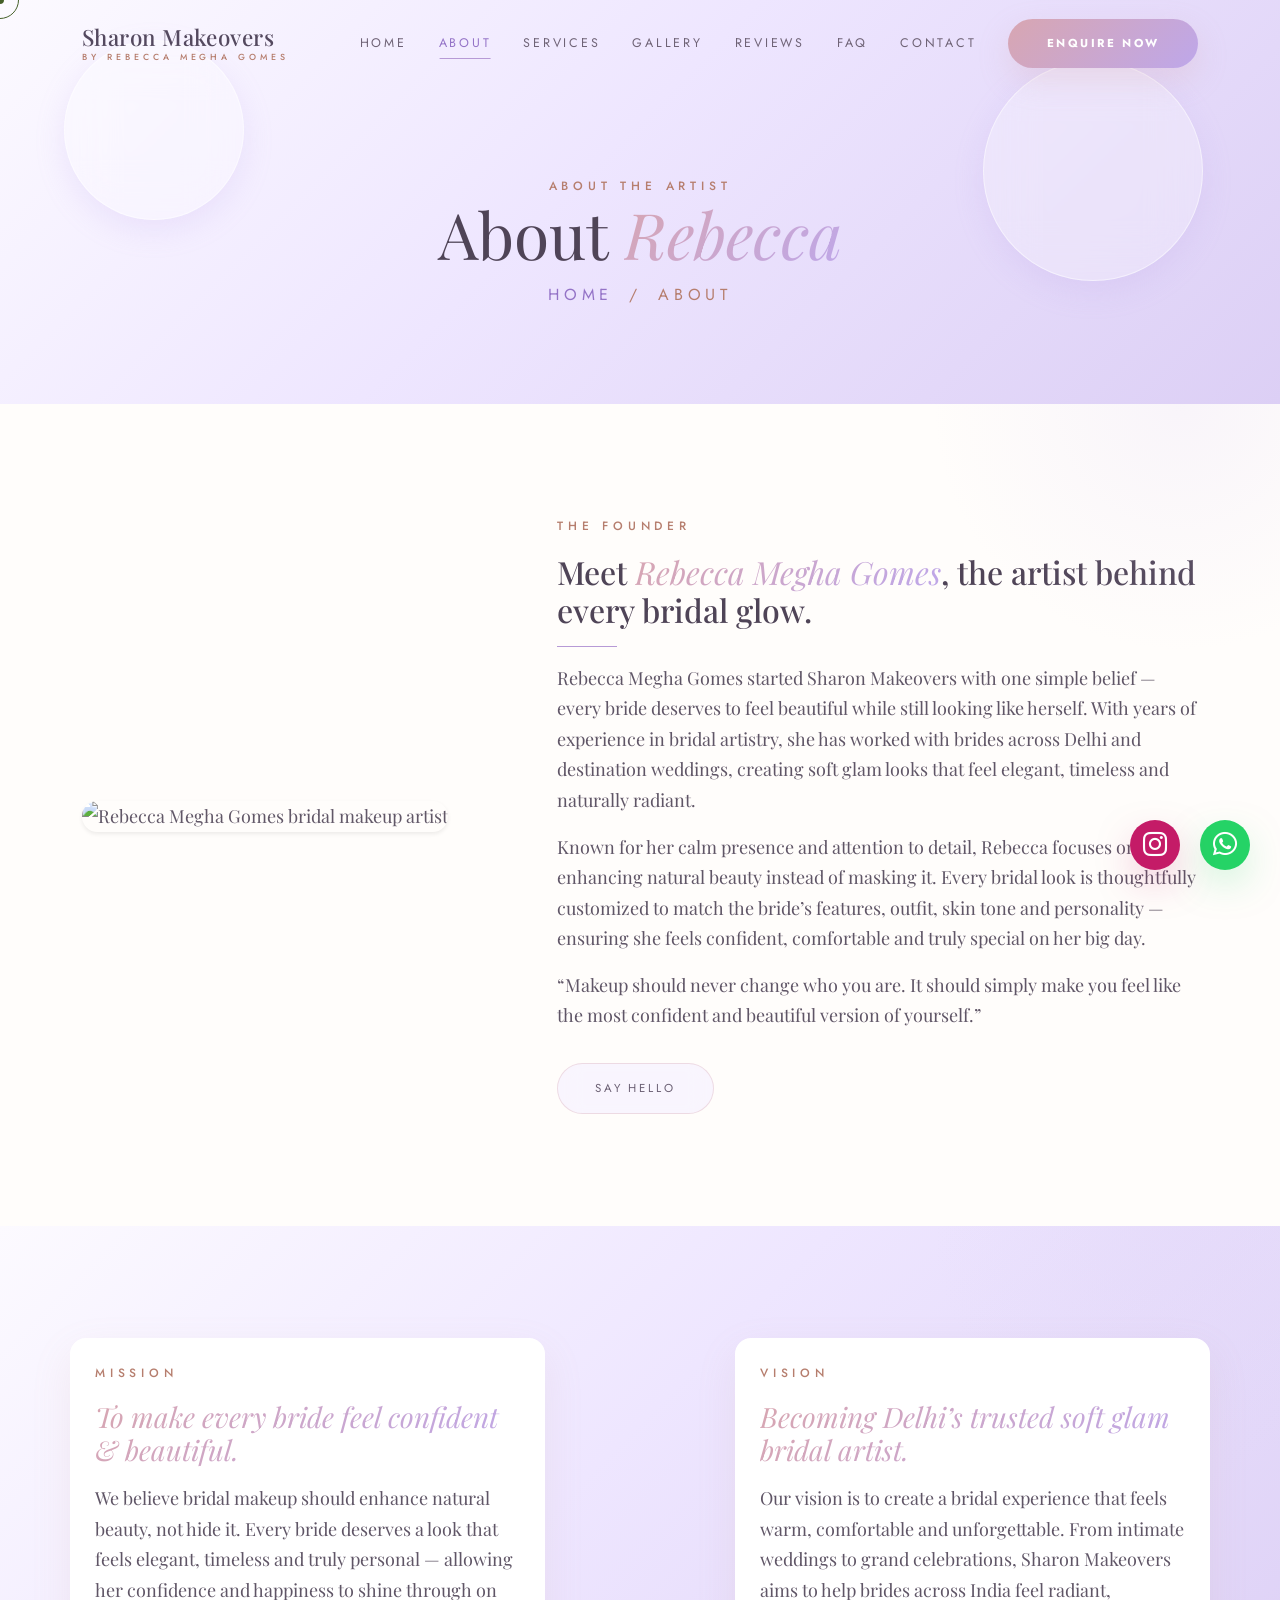
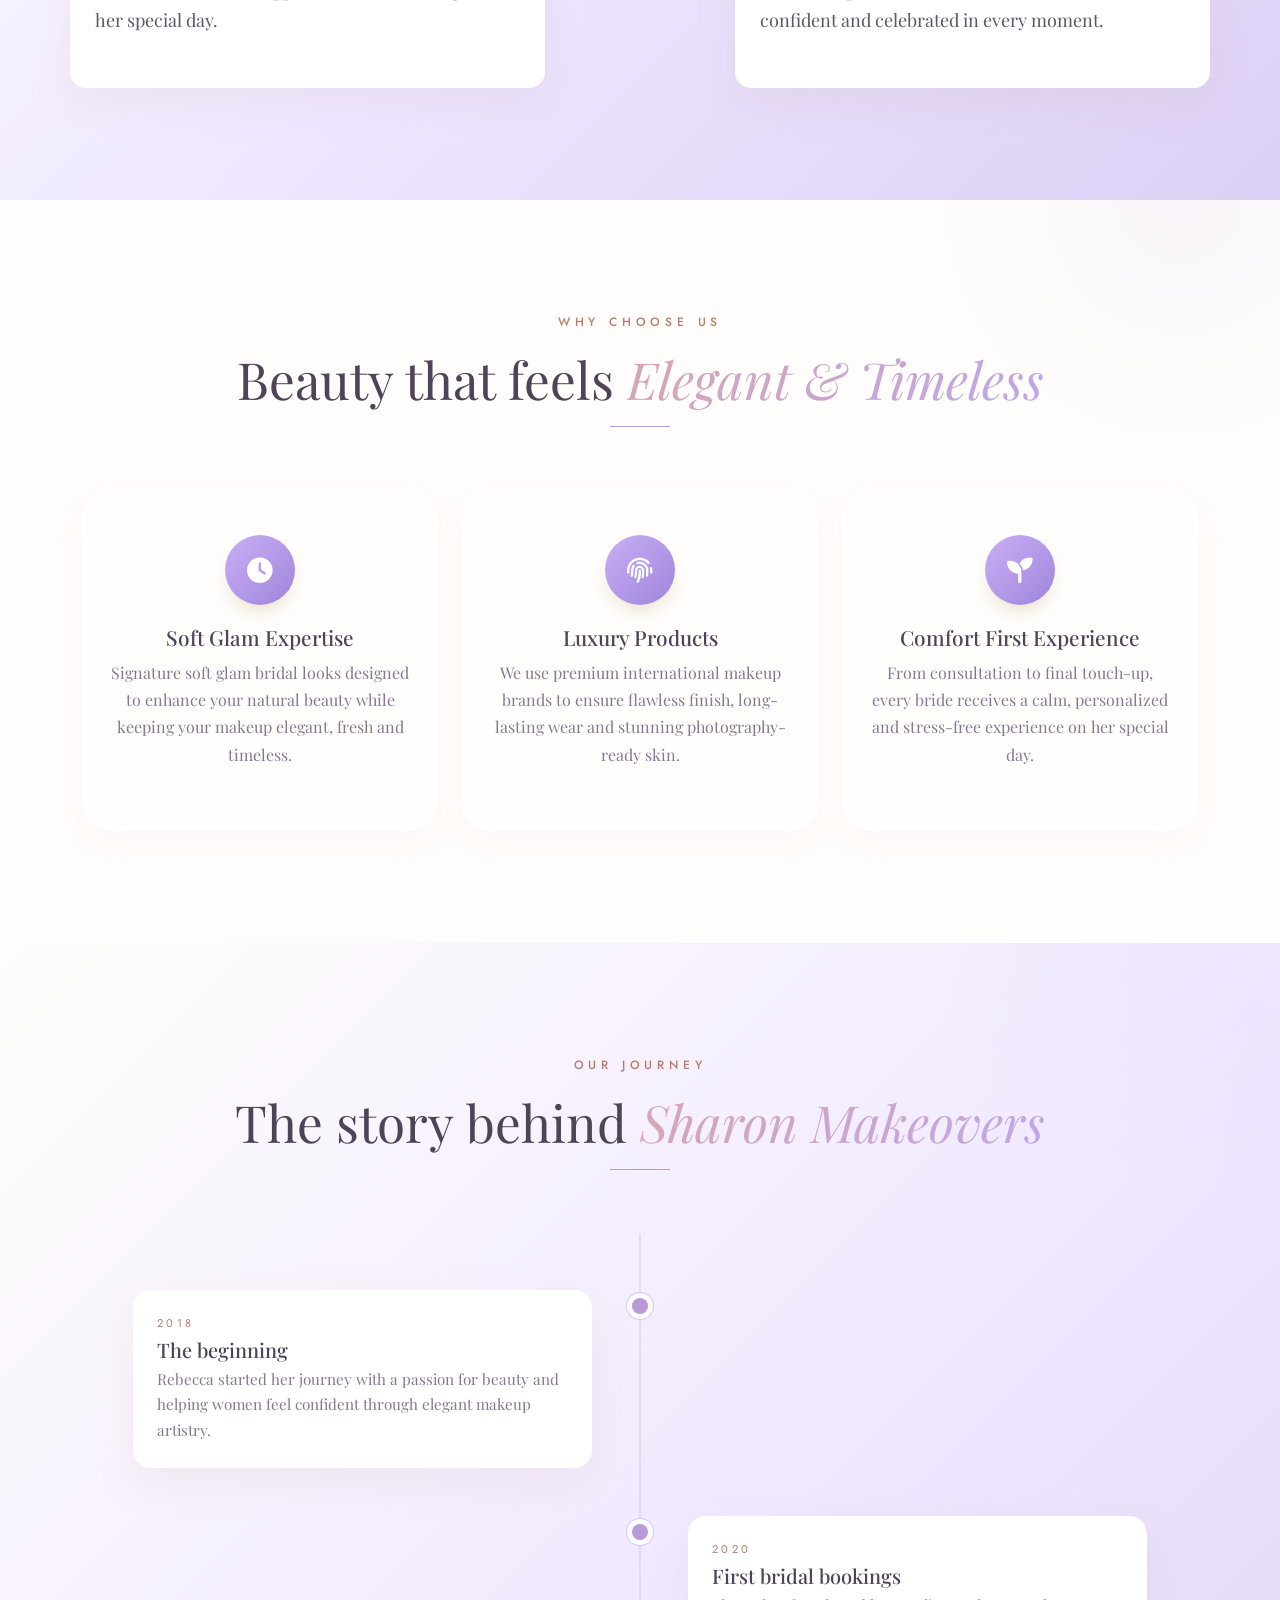
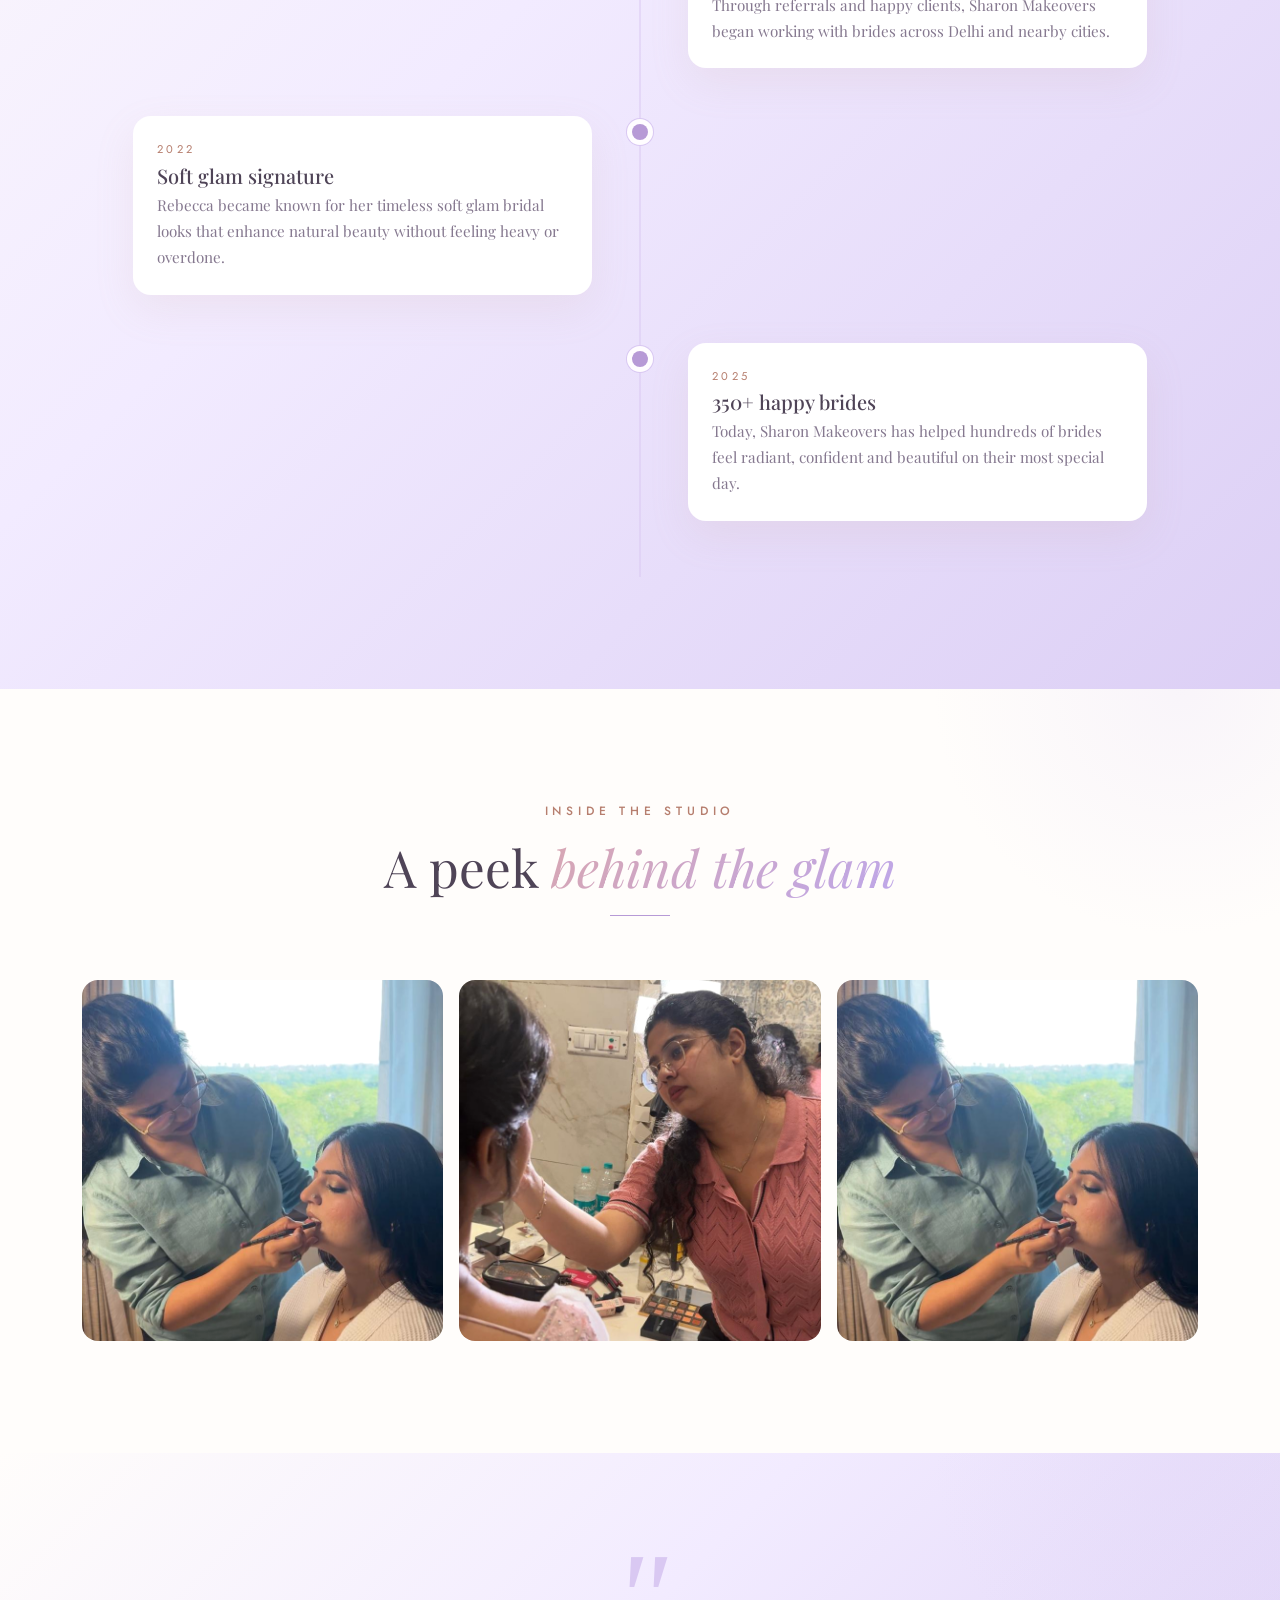
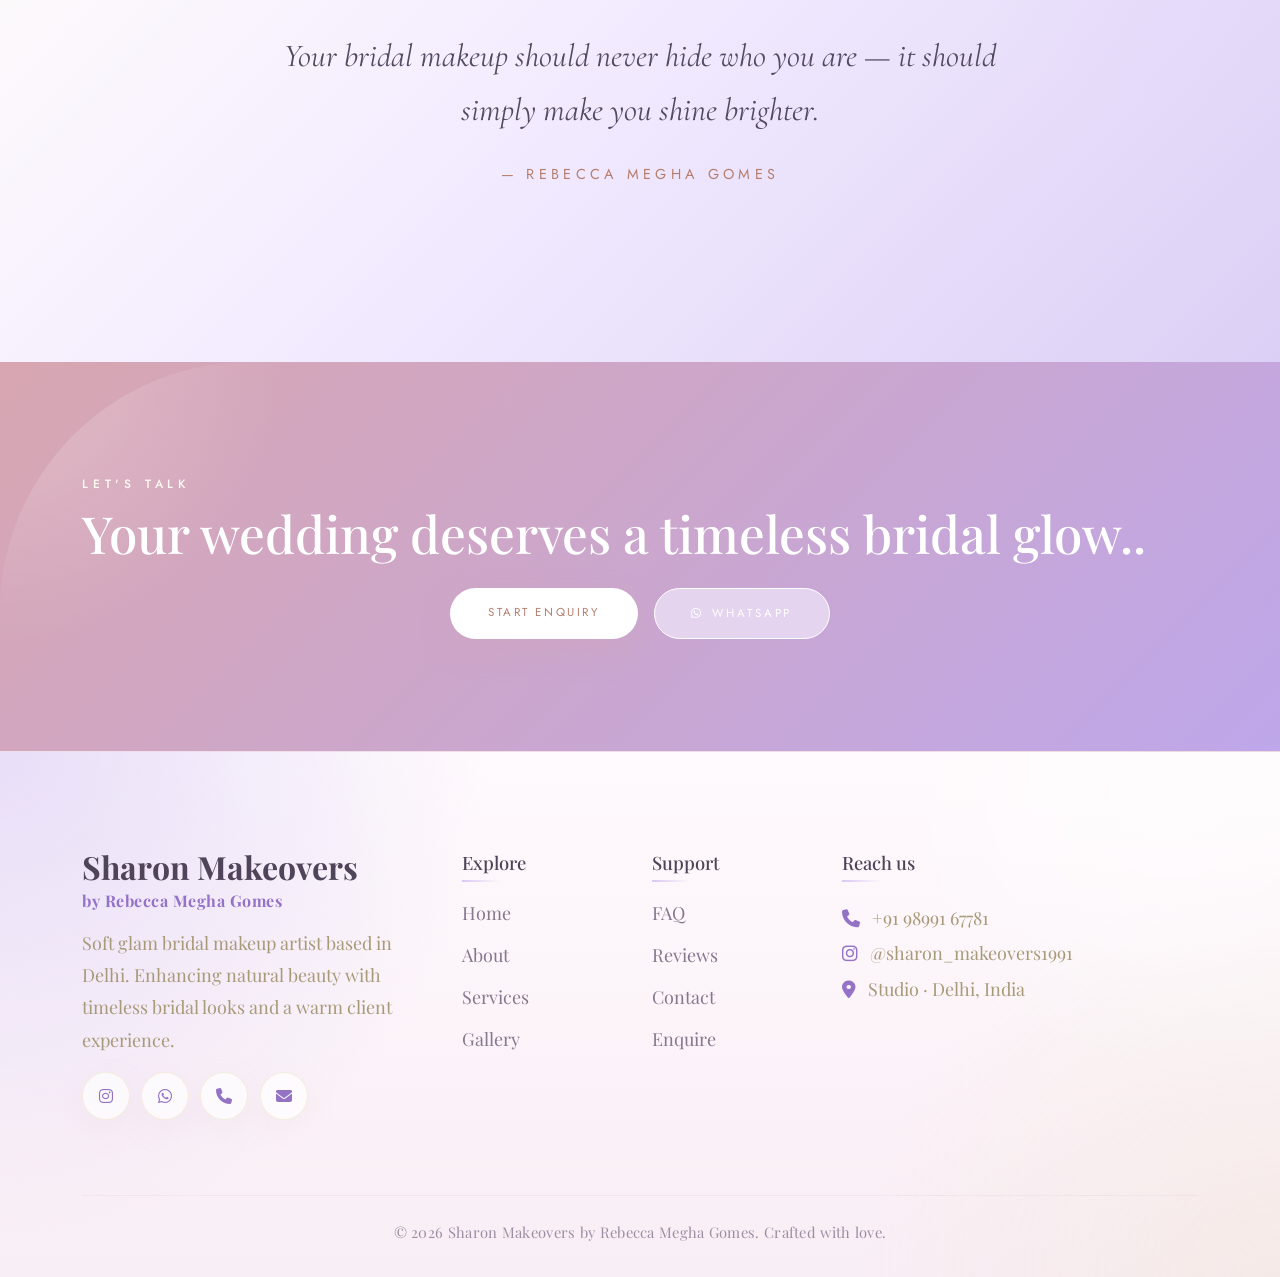
==== commit 824e6616: "commit" ====
--- a/about.html
+++ b/about.html
@@ -23,12 +23,11 @@
         <li class="nav-item"><a class="nav-link" href="index.html">Home</a></li>
         <li class="nav-item"><a class="nav-link active" href="#">About</a></li>
         <li class="nav-item"><a class="nav-link" href="services.html">Services</a></li>
-      <li class="nav-item"><a class="nav-link" href="#">Packages</a></li>
         <li class="nav-item"><a class="nav-link" href="gallery.html">Gallery</a></li>
         <li class="nav-item"><a class="nav-link" href="testimonials.html">Reviews</a></li>
         <li class="nav-item"><a class="nav-link" href="faq.html">FAQ</a></li>
         <li class="nav-item"><a class="nav-link" href="contact.html">Contact</a></li>
-        <li class="nav-item ms-lg-3"><a class="btn btn-luxe" href="enquiry.html">Book Now</a></li>
+        <li class="nav-item ms-lg-3"><a class="btn btn-luxe fw-bold" href="enquiry.html">Enquire Now</a></li>
       </ul>
     </div>
   </div>
@@ -48,7 +47,7 @@
   <div class="container">
     <div class="row align-items-center g-4">
       <div class="col-lg-5 reveal">
-        <img src="Images/Founder1.jfif" class="img-fluid rounded-4 shadow-sm" alt="Rebecca Megha Gomes bridal makeup artist">
+        <img src="Images/WhatsApp Image 2026-05-29 at 12.33.17 PM (1).jpeg" class="img-fluid rounded-4 shadow-sm" style="height: 600px;" alt="Rebecca Megha Gomes bridal makeup artist">
       </div>
       <div class="col-lg-7 reveal">
         <div class="eyebrow">The Founder</div>
@@ -66,7 +65,7 @@
     special on her big day.</p>
         <p> “Makeup should never change who you are. It should simply make you feel
     like the most confident and beautiful version of yourself.”</p>
-        <a href="contact.html" class="btn btn-ghost mt-3">Say Hello</a>
+        <a href="https://wa.me/919899167781" class="btn btn-ghost mt-3">Say Hello</a>
       </div>
     </div>
   </div>
@@ -137,11 +136,16 @@
   <div class="container">
     <div class="section-head reveal"><div class="eyebrow">Inside the studio</div><h2>A peek <span class="display gold-text">behind the glam</span></h2><span class="divider"></span></div>
     <div class="row g-3">
-      <div class="col-md-4 reveal"><img src="https://lyrabeauty.in/wp-content/uploads/2025/11/banarasi-bride-makeup-2026-classic-look.jpg.png" class="img-fluid rounded-4" alt=""></div>
-      <div class="col-md-4 reveal"><img src="https://lyrabeauty.in/wp-content/uploads/2025/11/banarasi-bride-makeup-2026-classic-look.jpg.png" class="img-fluid rounded-4" alt=""></div>
-      <div class="col-md-4 reveal"><img src="https://lyrabeauty.in/wp-content/uploads/2025/11/banarasi-bride-makeup-2026-classic-look.jpg.png" class="img-fluid rounded-4" alt=""></div>
-      <div class="col-md-6 reveal"><img src="https://lyrabeauty.in/wp-content/uploads/2025/11/banarasi-bride-makeup-2026-classic-look.jpg.png" class="img-fluid rounded-4" alt="" style="height: 70%; width: 100%;"></div>
-      <div class="col-md-6 reveal"><img src="https://lyrabeauty.in/wp-content/uploads/2025/11/banarasi-bride-makeup-2026-classic-look.jpg.png" class="img-fluid rounded-4" alt="" style="height: 70%; width: 100%;" ></div>
+      <div class="col-md-4 reveal"><img src="Images\Owner4.jpeg" class="img-fluid rounded-4" alt=""></div>
+      <div class="col-md-4 reveal"><img src="Images\WhatsApp Image 2026-05-29 at 12.21.10 PM (1).jpeg" class="img-fluid rounded-4" alt=""></div>
+      <div class="col-md-4 reveal"><img src="Images\Owner4.jpeg" class="img-fluid rounded-4" alt=""></div>
+      <!-- <div class="col-md-6 reveal">
+    <video class="img-fluid rounded-4" autoplay muted loop >
+        <source src="https://media2.giphy.com/media/42Gccz7MOPUQWlZSA1/giphy.gif?cid=ecf05e47viharv2p7c0igwk9h6birxlvzprnll961eysfu49&rid=giphy.gif&ct=g" type="video/mp4">
+        Your browser does not support the video tag.
+    </video>
+    </div>
+      <div class="col-md-6 reveal"><img src="https://lyrabeauty.in/wp-content/uploads/2025/11/banarasi-bride-makeup-2026-classic-look.jpg.png" class="img-fluid rounded-4" alt="" style="height: 70%; width: 100%;" ></div> -->
     </div>
   </div>
 </section>
@@ -162,7 +166,7 @@
     <h2 class="mt-2">Your wedding deserves a timeless bridal glow..</h2>
     <div class="d-flex justify-content-center gap-3 flex-wrap mt-4">
       <a href="enquiry.html" class="btn btn-luxe">Start Enquiry</a>
-      <a href="https://wa.me/917701909981" target="_blank" class="btn btn-ghost"><i class="fa-brands fa-whatsapp me-2"></i>WhatsApp</a>
+      <a href="https://wa.me/919899167781" target="_blank" class="btn btn-ghost"><i class="fa-brands fa-whatsapp me-2"></i>WhatsApp</a>
     </div>
   </div>
 </section>
@@ -176,7 +180,7 @@
         <p class="mt-3" style="color:#a89978">Soft glam bridal makeup artist based in Delhi. Enhancing natural beauty with timeless bridal looks and a warm client experience.</p>
         <div class="social mt-3">
           <a href="https://instagram.com/sharon_makeovers1991" target="_blank"><i class="fa-brands fa-instagram"></i></a>
-          <a href="https://wa.me/9899167781" target="_blank"><i class="fa-brands fa-whatsapp"></i></a>
+          <a href="https://wa.me/919899167781" target="_blank"><i class="fa-brands fa-whatsapp"></i></a>
           <a href="tel:+91 9899167781"><i class="fa-solid fa-phone"></i></a>
           <a href="mailto:hello@sharon_makeovers.in"><i class="fa-solid fa-envelope"></i></a>
         </div>
@@ -199,7 +203,7 @@
   </div>
 </footer>
 
-<a class="fab-wa" href="https://wa.me/9899167781" target="_blank" aria-label="WhatsApp"><i class="fa-brands fa-whatsapp"></i></a>
+<a class="fab-wa" href="https://wa.me/919899167781" target="_blank" aria-label="WhatsApp"><i class="fa-brands fa-whatsapp"></i></a>
 <a class="fab-insta" href="https://instagram.com/sharon_makeovers1991" target="_blank" aria-label="Instagram"><i class="fa-brands fa-instagram"></i></a>
 <button class="back-top"><i class="fa-solid fa-arrow-up"></i></button>
 <script src="https://cdn.jsdelivr.net/npm/bootstrap@5.3.3/dist/js/bootstrap.bundle.min.js"></script>
--- a/CSS/style2.css
+++ b/CSS/style2.css
@@ -319,7 +319,7 @@
 }
 .hero h1 .display{display:block;font-size:1.15em;color:var(--gold-dark)}
 .hero p.lead{font-size:1.25rem;color:var(--muted);max-width:540px;font-weight:300;font-style:italic}
-.type-cursor{display:inline-block;width:2px;background:var(--gold);height:1em;margin-left:6px;animation:blink 1s infinite;vertical-align:middle}
+.type-cursor{display:inline-block;width:2px;background:var(--rose-dark);height:1em;margin-left:6px;animation:blink 1s infinite;vertical-align:middle}
 @keyframes blink{50%{opacity:0}}
 
 /* Floating elements */
@@ -349,6 +349,7 @@
 }
 
 .hero-visual{
+  height: 700px;
   position:relative;border-radius:30px;overflow:hidden;
   transform:perspective(1000px) rotateY(-5deg);
 }
@@ -450,6 +451,7 @@
 
 /* ---------- Why us ---------- */
 .feature{
+  height: 340px;
   text-align:center;
 
   padding:2.7rem 1.7rem;
@@ -487,7 +489,7 @@
   padding:2.5rem;border-radius:24px;text-align:center; background: linear-gradient(135deg, rgb(216, 166, 177) 0%, rgb(190, 167, 234) 100%);;
 }
 .testimonial .quote{font-family:'Playfair Display',serif;font-style:italic;font-size:1.3rem;color:black;line-height:1.6;margin-bottom:1.5rem}
-.testimonial .stars{color:gold;letter-spacing:.2em;margin-bottom:1rem}
+.testimonial .stars{color:gold;letter-spacing:.2em;margin-bottom:1rem;font-size: 30px;}
 .testimonial .author{font-family:'Playfair Display',serif;font-size:1.05rem;color:#B67E6E}
 .testimonial .role{font-family:'Jost',sans-serif;font-size:.7rem;letter-spacing:.3em;text-transform:uppercase;color:var(--muted)}
 
@@ -837,7 +839,7 @@
   display:flex;flex-direction:column;
 }
 .service-card:hover{transform:translateY(-10px);box-shadow:var(--shadow-deep)}
-.service-card .img-wrap{aspect-ratio:4/3;overflow:hidden}
+.service-card .img-wrap{height: 350px;overflow:hidden}
 .service-card img{width:100%;height:100%;object-fit:cover;transition:transform 1s}
 .service-card:hover img{transform:scale(1.08)}
 .service-card .body{padding:2rem;flex:1;display:flex;flex-direction:column}
@@ -1016,3 +1018,18 @@
 .map-wrap iframe{width:100%;height:100%;border:0;display:block;min-height:400px}
 
 /* Responsive helpers in style file already; responsive.css adds more */
+
+
+
+
+
+
+/* https://wa.me/919899167781 */
+
+
+/* 
+    <div class="d-flex justify-content-center gap-3 flex-wrap mt-4">
+      <a href="enquiry.html" class="btn btn-luxe">Start Enquiry</a>
+      <a href="https://wa.me/919899167781" target="_blank" class="btn btn-ghost"><i class="fa-brands fa-whatsapp me-2"></i>WhatsApp</a>
+    </div>
+   */
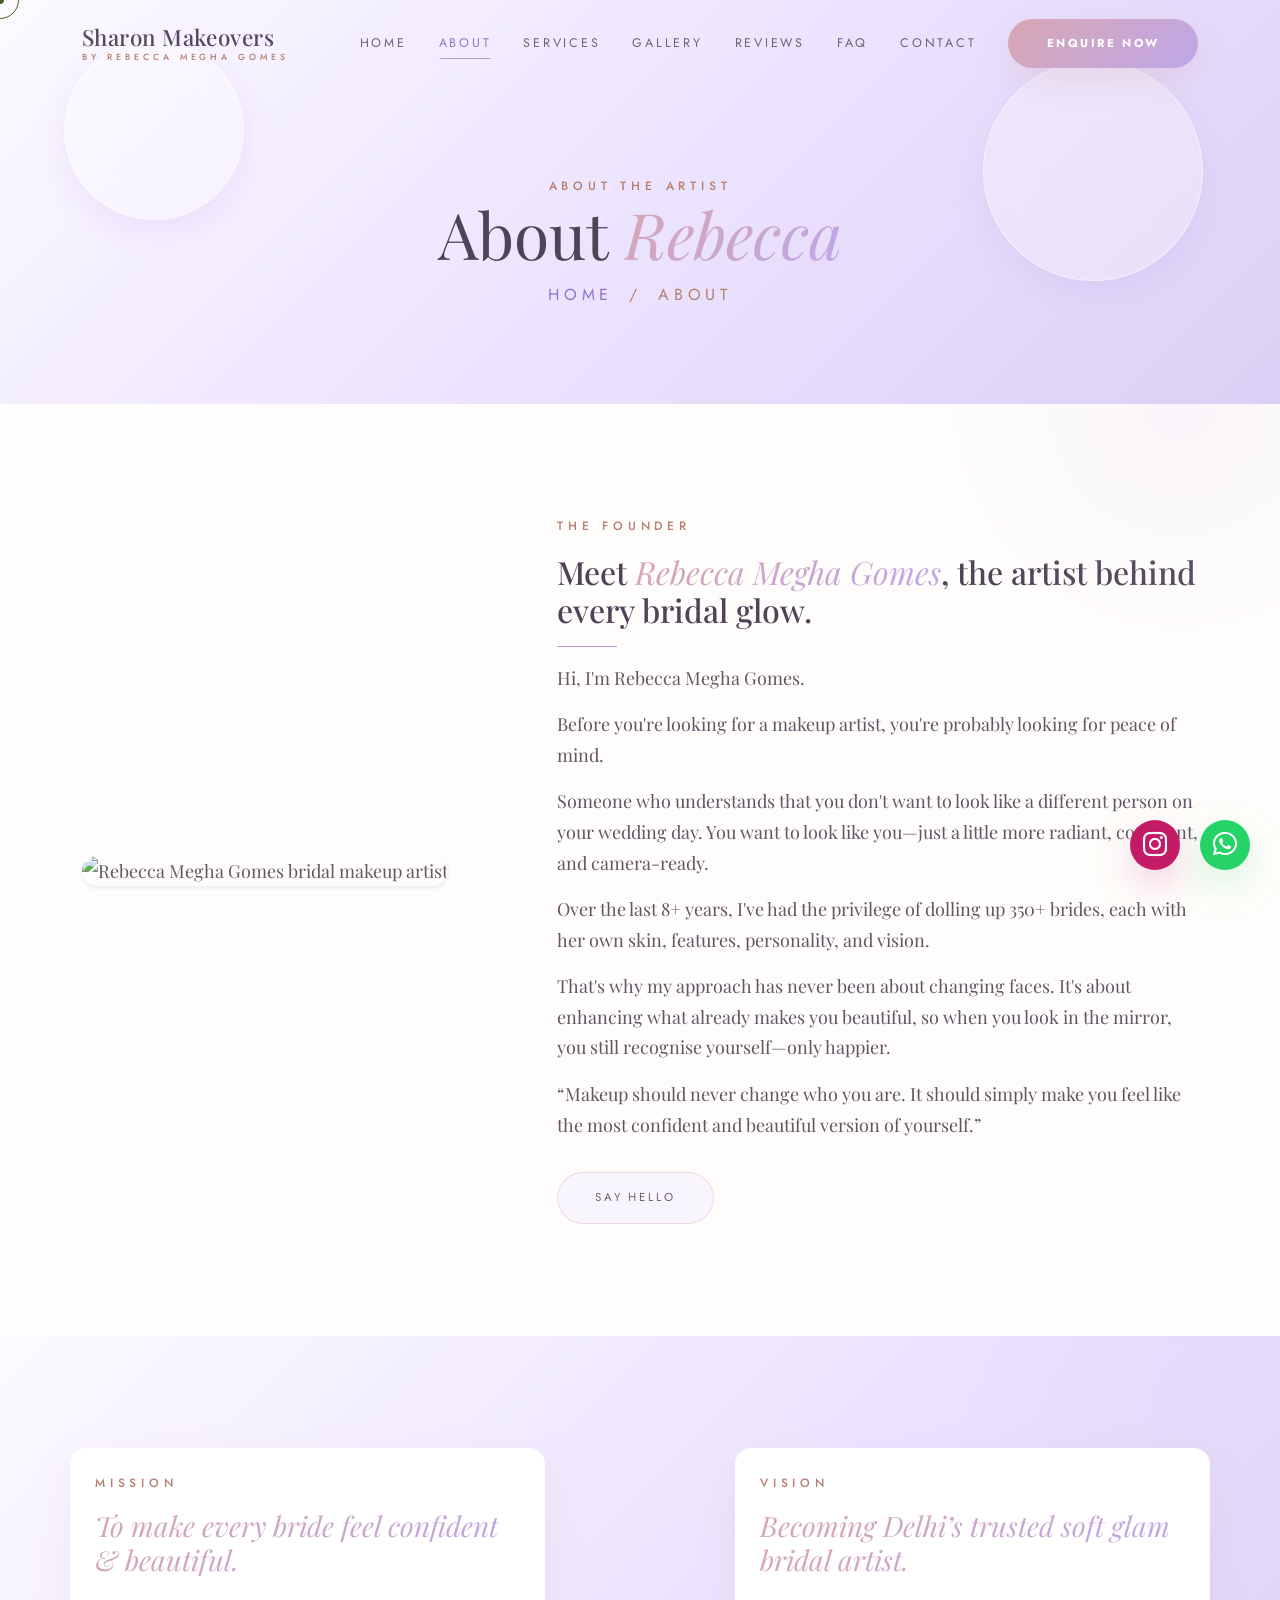
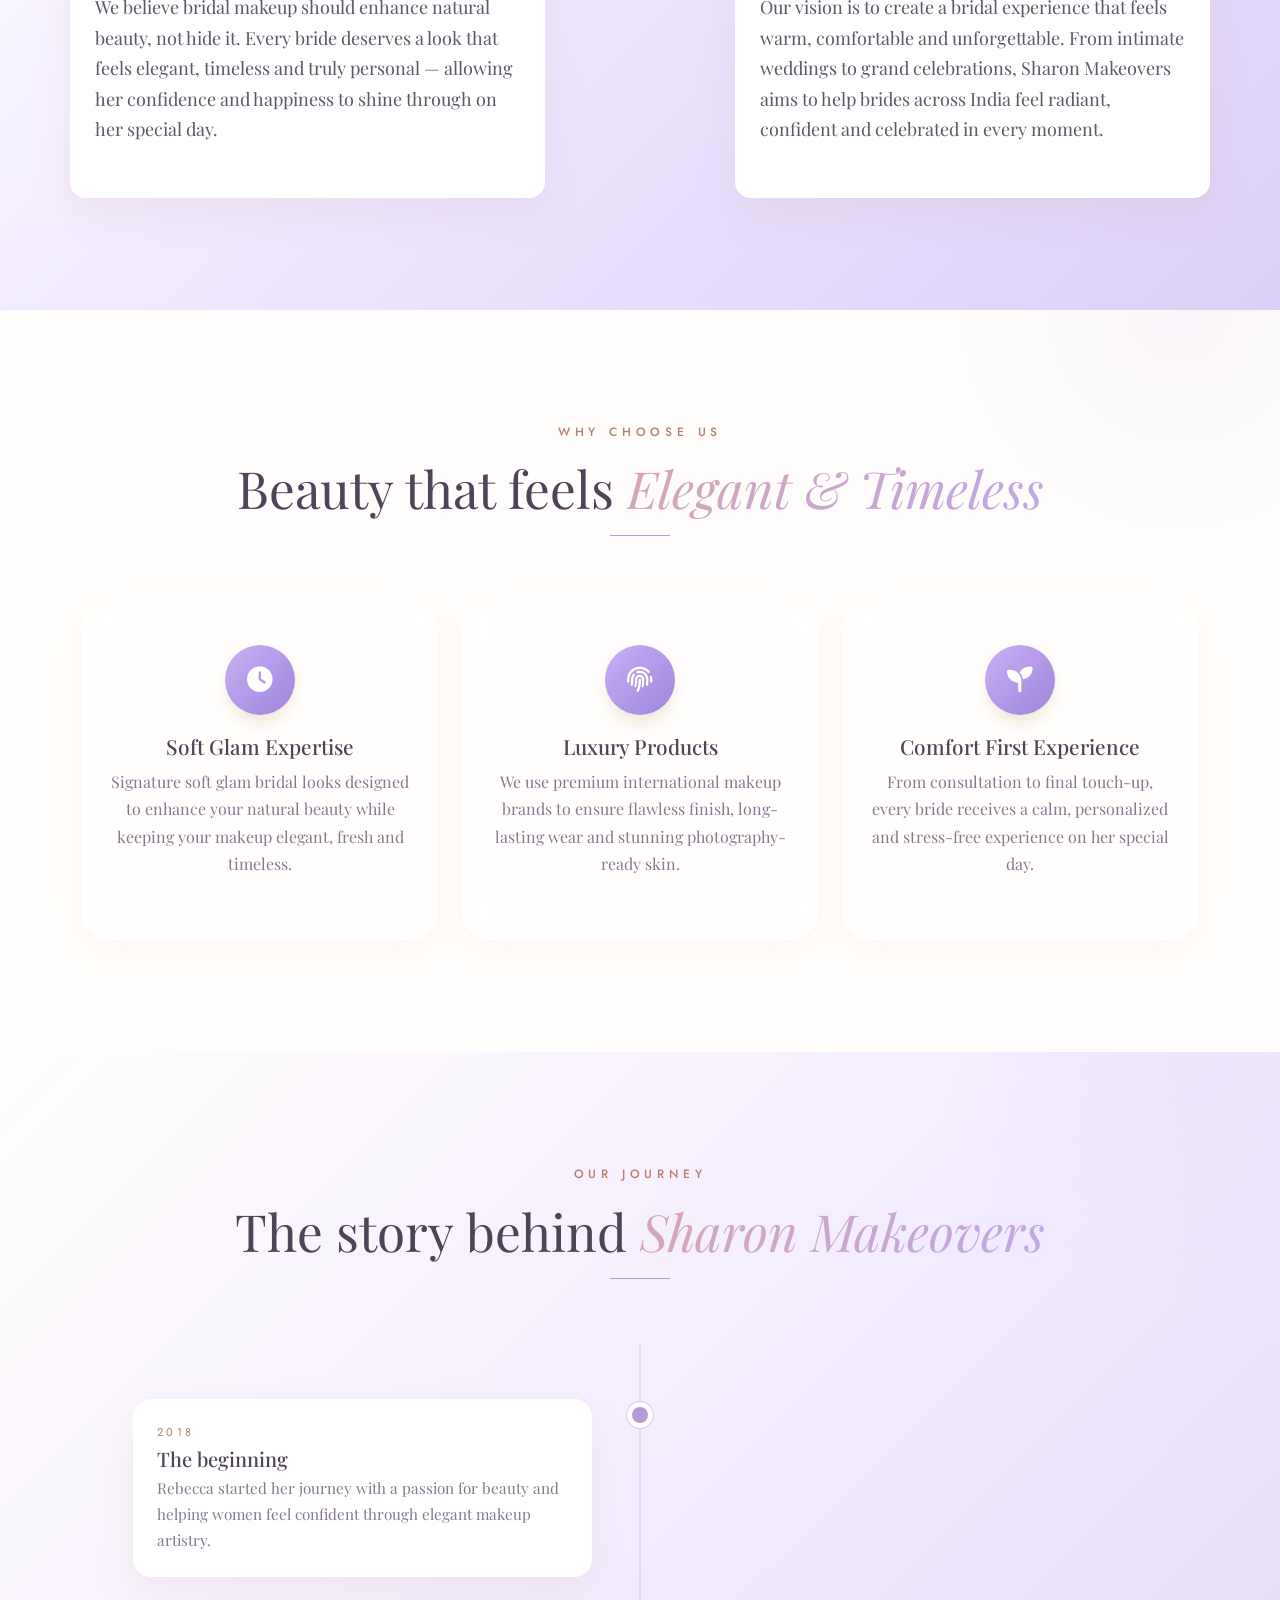
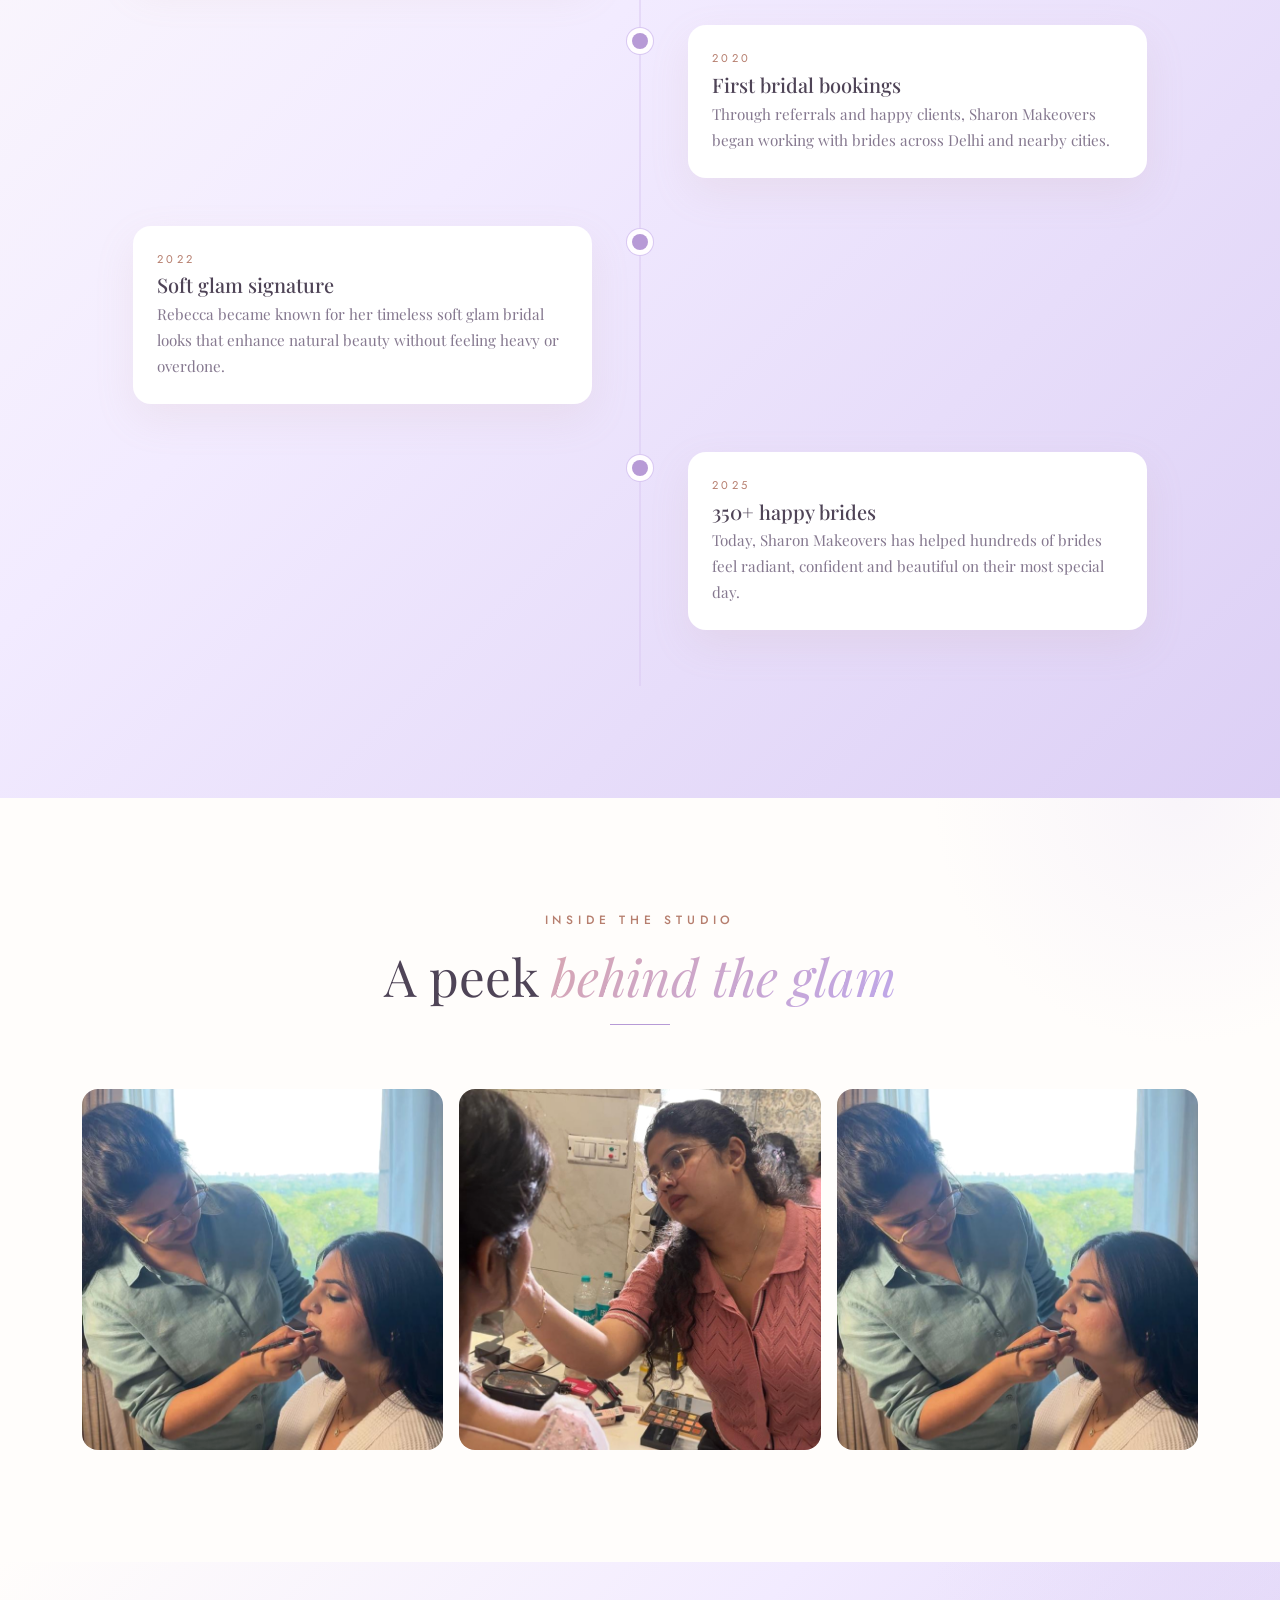
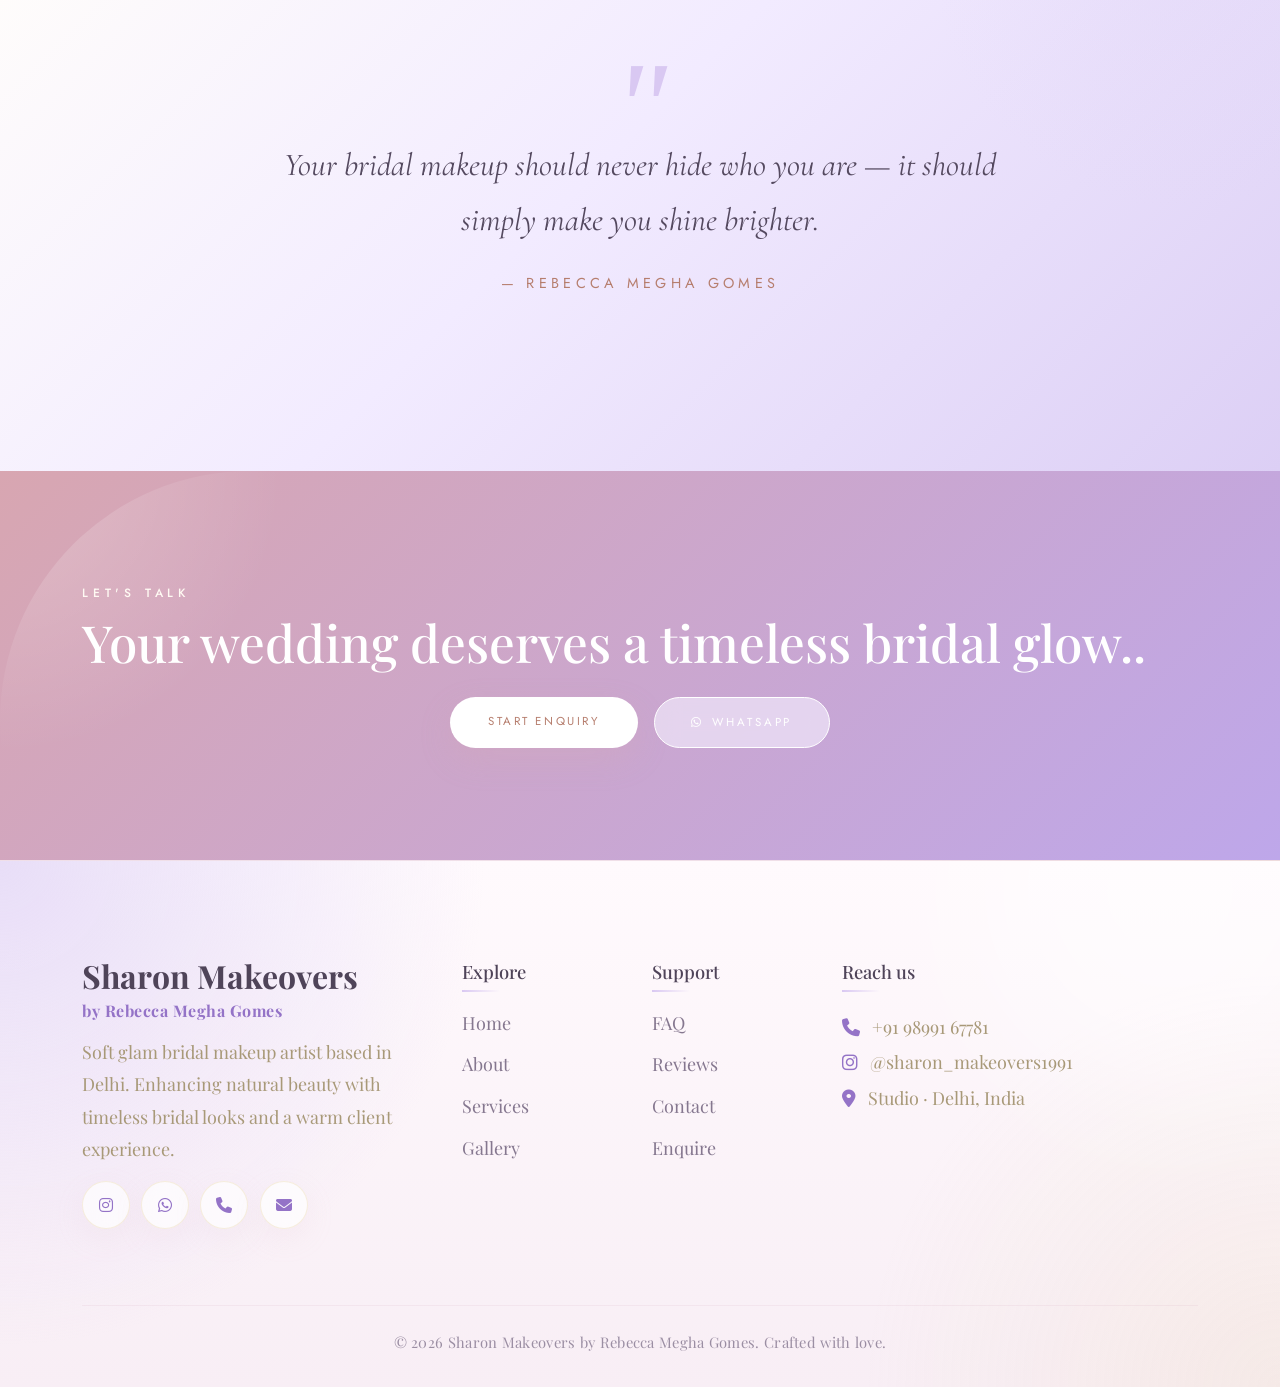
==== commit 82f13663: "commit" ====
--- a/about.html
+++ b/about.html
@@ -47,22 +47,17 @@
   <div class="container">
     <div class="row align-items-center g-4">
       <div class="col-lg-5 reveal">
-        <img src="Images/WhatsApp Image 2026-05-29 at 12.33.17 PM (1).jpeg" class="img-fluid rounded-4 shadow-sm" style="height: 600px;" alt="Rebecca Megha Gomes bridal makeup artist">
+        <img src="Images/WhatsApp Image 2026-05-29 at 12.33.17 PM (1).jpeg" class="img-fluid rounded-4 shadow-sm about-img" alt="Rebecca Megha Gomes bridal makeup artist">
       </div>
       <div class="col-lg-7 reveal">
         <div class="eyebrow">The Founder</div>
         <h2 class="mt-3">Meet <span class="display gold-text">Rebecca Megha Gomes</span>, the artist behind every bridal glow.</h2>
         <span class="divider mx-0"></span>
-        <p class="mt-3"> Rebecca Megha Gomes started Sharon Makeovers with one simple belief —
-    every bride deserves to feel beautiful while still looking like herself.
-    With years of experience in bridal artistry, she has worked with brides
-    across Delhi and destination weddings, creating soft glam looks that feel
-    elegant, timeless and naturally radiant.</p>
-        <p> Known for her calm presence and attention to detail, Rebecca focuses on
-    enhancing natural beauty instead of masking it. Every bridal look is
-    thoughtfully customized to match the bride’s features, outfit, skin tone
-    and personality — ensuring she feels confident, comfortable and truly
-    special on her big day.</p>
+        <p class="mt-3"> Hi, I'm Rebecca Megha Gomes.</p>
+        <p> Before you're looking for a makeup artist, you're probably looking for peace of mind.</p>
+        <p> Someone who understands that you don't want to look like a different person on your wedding day. You want to look like you—just a little more radiant, confident, and camera-ready.</p>
+        <p> Over the last 8+ years, I've had the privilege of dolling up 350+ brides, each with her own skin, features, personality, and vision.</p>
+        <p>That's why my approach has never been about changing faces. It's about enhancing what already makes you beautiful, so when you look in the mirror, you still recognise yourself—only happier.</p>
         <p> “Makeup should never change who you are. It should simply make you feel
     like the most confident and beautiful version of yourself.”</p>
         <a href="https://wa.me/919899167781" class="btn btn-ghost mt-3">Say Hello</a>
--- a/CSS/style2.css
+++ b/CSS/style2.css
@@ -773,6 +773,9 @@
 
 @media(max-width:768px){
 
+  .about-img{
+        height: 300px; /* Adjust as needed */
+    }
   .footer{
     text-align:center;
     padding:4rem 0 2rem;
@@ -821,7 +824,7 @@
 .back-top:hover{background:var(--gold);color:#fff}
 
 /* ---------- Reveal on scroll ---------- */
-.reveal{opacity:0;transform:translateY(40px);transition:opacity .8s ease, transform .8s ease}
+.reveal{transform:translateY(40px);transition:opacity .8s ease, transform .8s ease}
 .reveal.in{opacity:1;transform:none}
 
 /* ---------- Page header ---------- */
@@ -907,7 +910,10 @@
   opacity:0;transition:opacity .4s;font-size:1.4rem;
 }
 .masonry .m-item:hover::after{opacity:1}
-.masonry .m-item.hide{display:none}
+/* .masonry .m-item.hide{display:none} */
+.m-item.hide{
+    display:none !important;
+}
 
 /* Lightbox */
 .lightbox{
@@ -1032,4 +1038,19 @@
       <a href="enquiry.html" class="btn btn-luxe">Start Enquiry</a>
       <a href="https://wa.me/919899167781" target="_blank" class="btn btn-ghost"><i class="fa-brands fa-whatsapp me-2"></i>WhatsApp</a>
     </div>
-   */+   */
+
+
+   .about-img{
+    width: 100%;
+    height: 600px;
+    object-fit: cover;
+}
+
+@media (max-width: 768px){
+    .about-img{
+        height: 300px; /* Adjust as needed */
+    }
+}
+
+
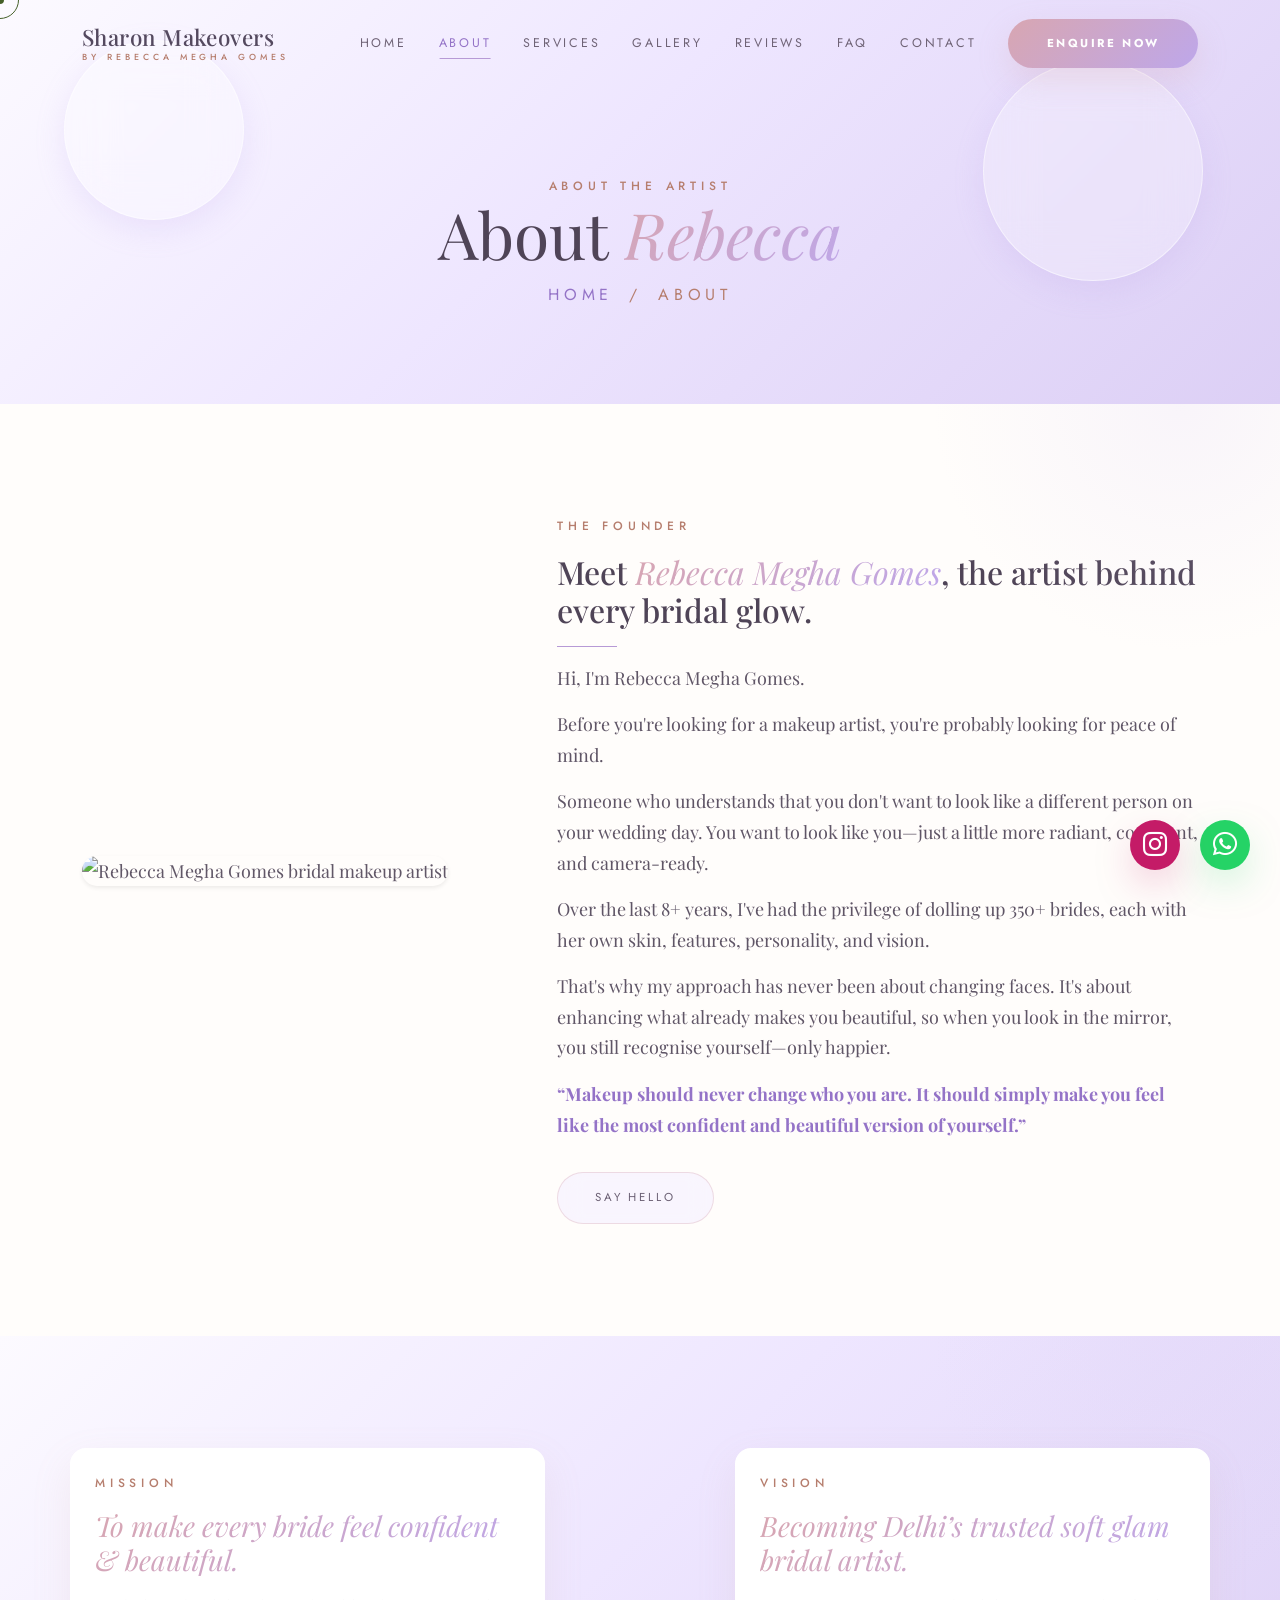
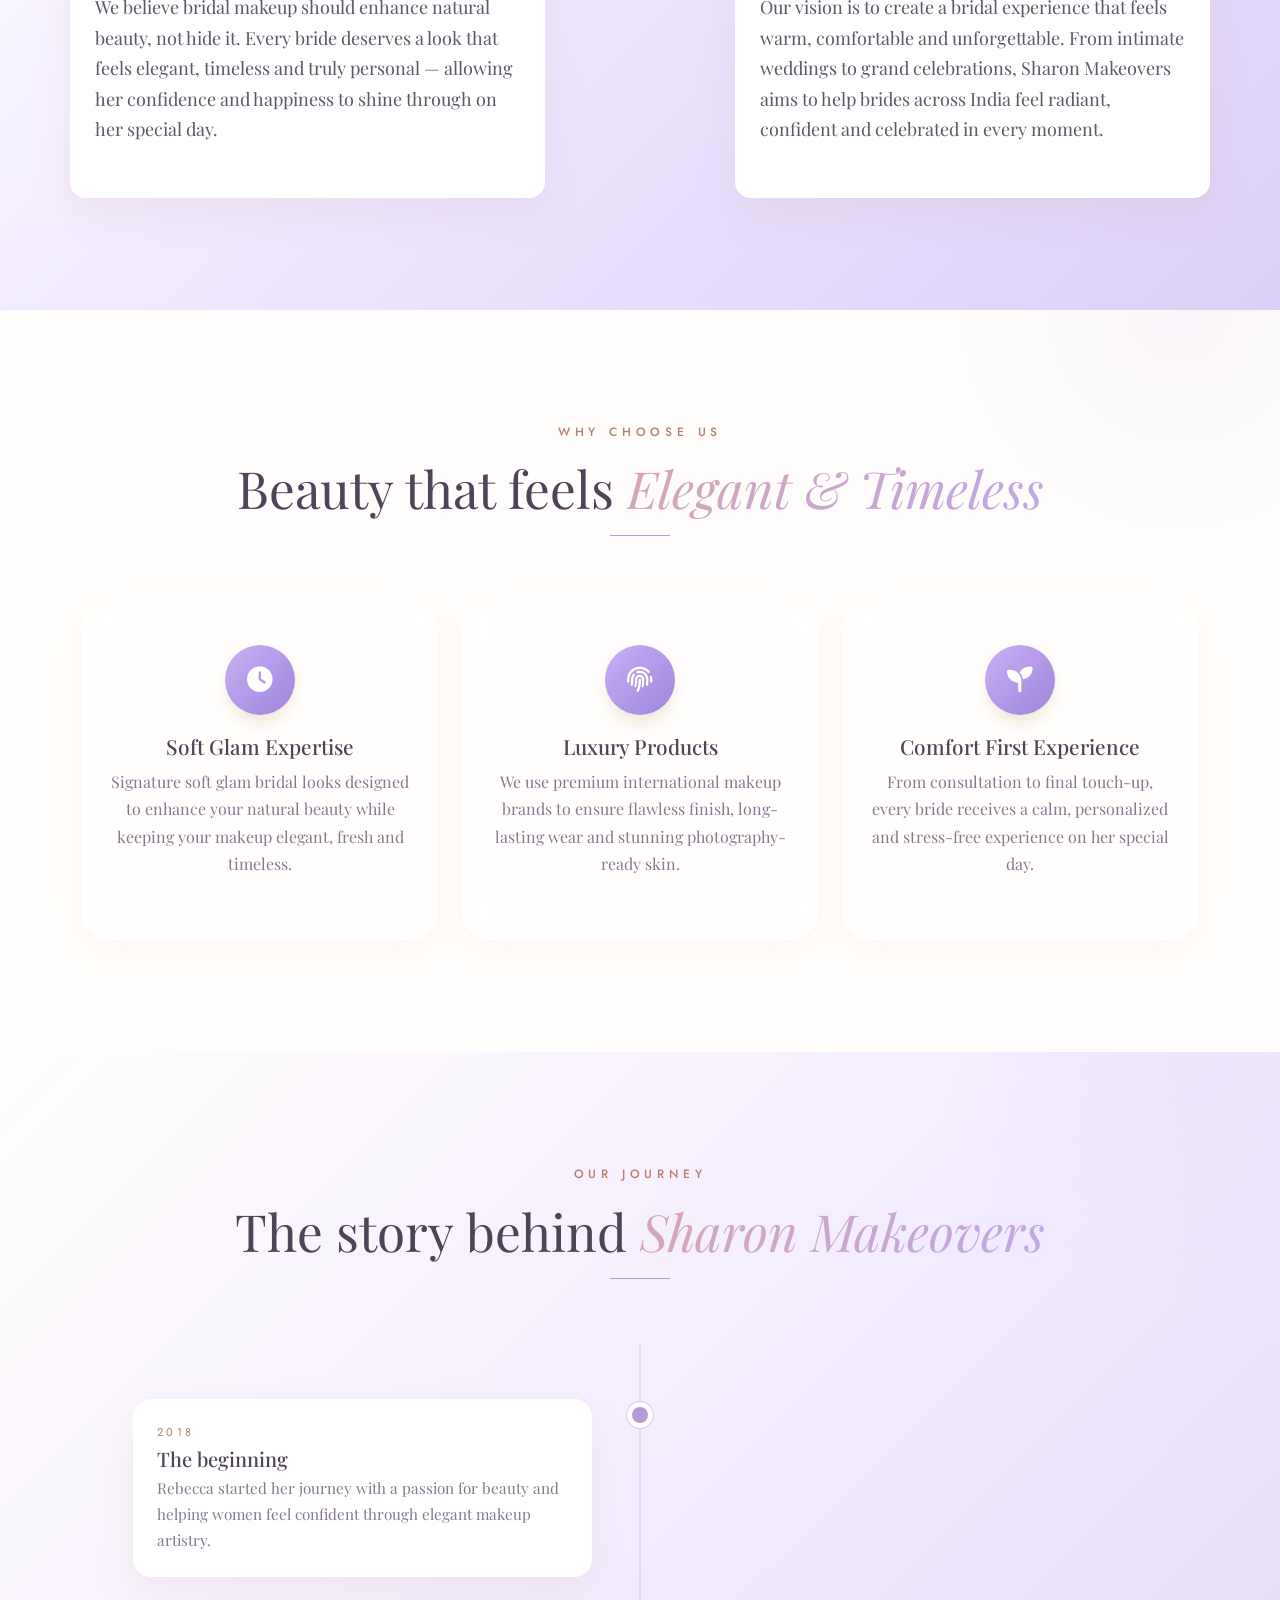
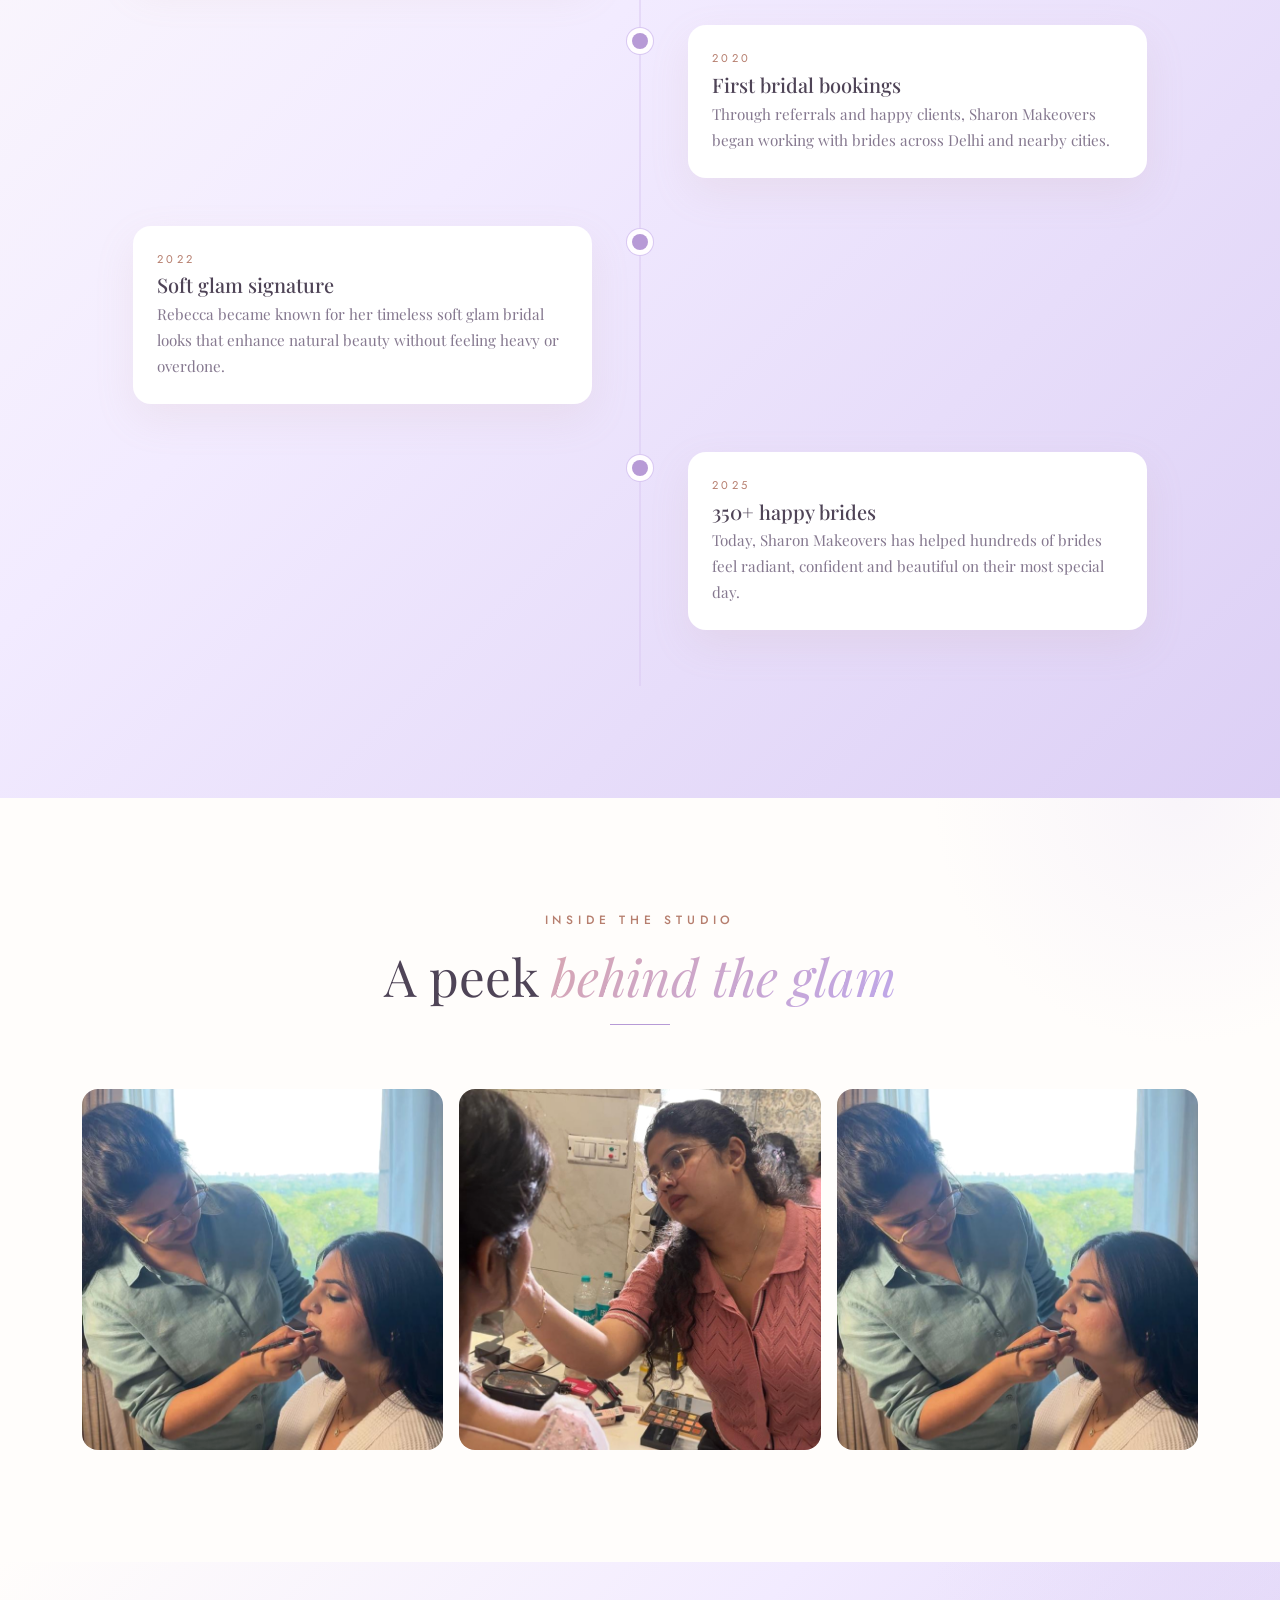
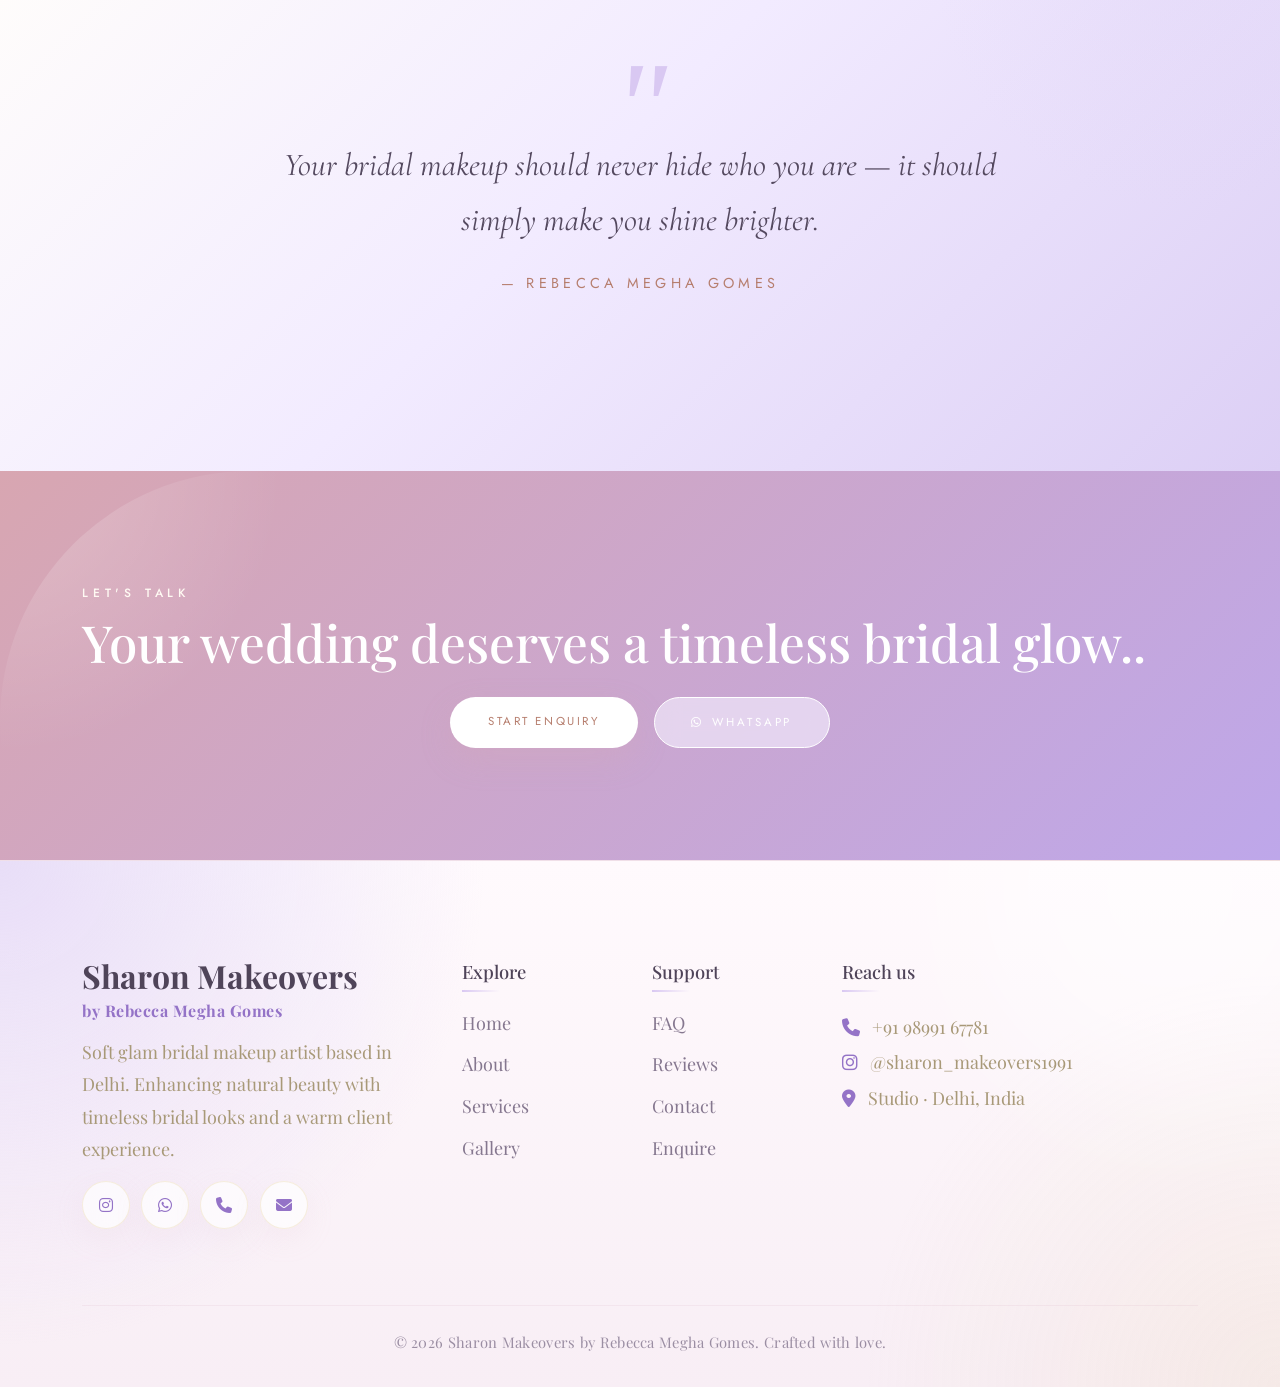
==== commit 22cffca5: "commit4" ====
--- a/about.html
+++ b/about.html
@@ -58,7 +58,7 @@
         <p> Someone who understands that you don't want to look like a different person on your wedding day. You want to look like you—just a little more radiant, confident, and camera-ready.</p>
         <p> Over the last 8+ years, I've had the privilege of dolling up 350+ brides, each with her own skin, features, personality, and vision.</p>
         <p>That's why my approach has never been about changing faces. It's about enhancing what already makes you beautiful, so when you look in the mirror, you still recognise yourself—only happier.</p>
-        <p> “Makeup should never change who you are. It should simply make you feel
+        <p style="color: var(--gold-dark);font-weight: bold;"> “Makeup should never change who you are. It should simply make you feel
     like the most confident and beautiful version of yourself.”</p>
         <a href="https://wa.me/919899167781" class="btn btn-ghost mt-3">Say Hello</a>
       </div>
--- a/CSS/style2.css
+++ b/CSS/style2.css
@@ -1054,3 +1054,97 @@
 }
 
 
+
+
+.carousel-item{
+    position:relative;
+}
+
+
+
+.review-caption{
+    position:absolute;
+    bottom:35px;
+    left:35px;
+    color:#fff;
+    z-index:5;
+}
+
+.testimonial img{
+    width:100%;
+    border-radius:24px;
+    object-fit:cover;
+    box-shadow:
+        0 30px 70px rgba(0,0,0,.15);
+}
+
+.testimonial{
+    position:relative;
+}
+
+.testimonial::before{
+    content:"❝";
+    position:absolute;
+    top:10px;
+    left:25px;
+    font-size:70px;
+    opacity:.12;
+    color:white;
+}
+
+.quote{
+    position:relative;
+    padding:20px;
+}
+
+.quote::before{
+    content:"“";
+    position:absolute;
+    left:-5px;
+    top:-10px;
+    font-size:50px;
+    color:#ffffff55;
+}
+
+.testimonial{
+
+transition:.45s;
+}
+
+.testimonial:hover{
+
+transform:
+translateY(-12px)
+scale(1.02);
+
+box-shadow:
+0 30px 70px rgba(190,167,234,.28);
+}
+
+.glass{
+
+transition:.4s;
+}
+
+.glass:hover{
+
+transform:translateY(-10px);
+
+background:white;
+}
+
+.carousel-control-prev,
+.carousel-control-next{
+
+width:55px;
+height:55px;
+
+top:50%;
+transform:translateY(-50%);
+
+background:white;
+
+border-radius:50%;
+
+box-shadow:0 15px 30px rgba(0,0,0,.1);
+}
--- a/CSS/responsive.css
+++ b/CSS/responsive.css
@@ -22,7 +22,8 @@
   .page-header{padding:8rem 0 3.5rem}
 }
 @media (max-width: 576px){
-  .fab-wa{width:54px;height:54px;font-size:1.4rem;bottom:20px;right:20px}
+  .fab-wa{width:50px;height:50px;font-size:1.4rem;bottom:20px;right:20px}
+  .fab-insta{width:50px;height:50px;font-size:1.4rem;bottom:20px;right:80px}
   .back-top{bottom:20px;left:20px;width:42px;height:42px}
   .btn-luxe,.btn-ghost{padding:.85rem 1.8rem;font-size:.7rem}
   .hero{padding-top:7rem}
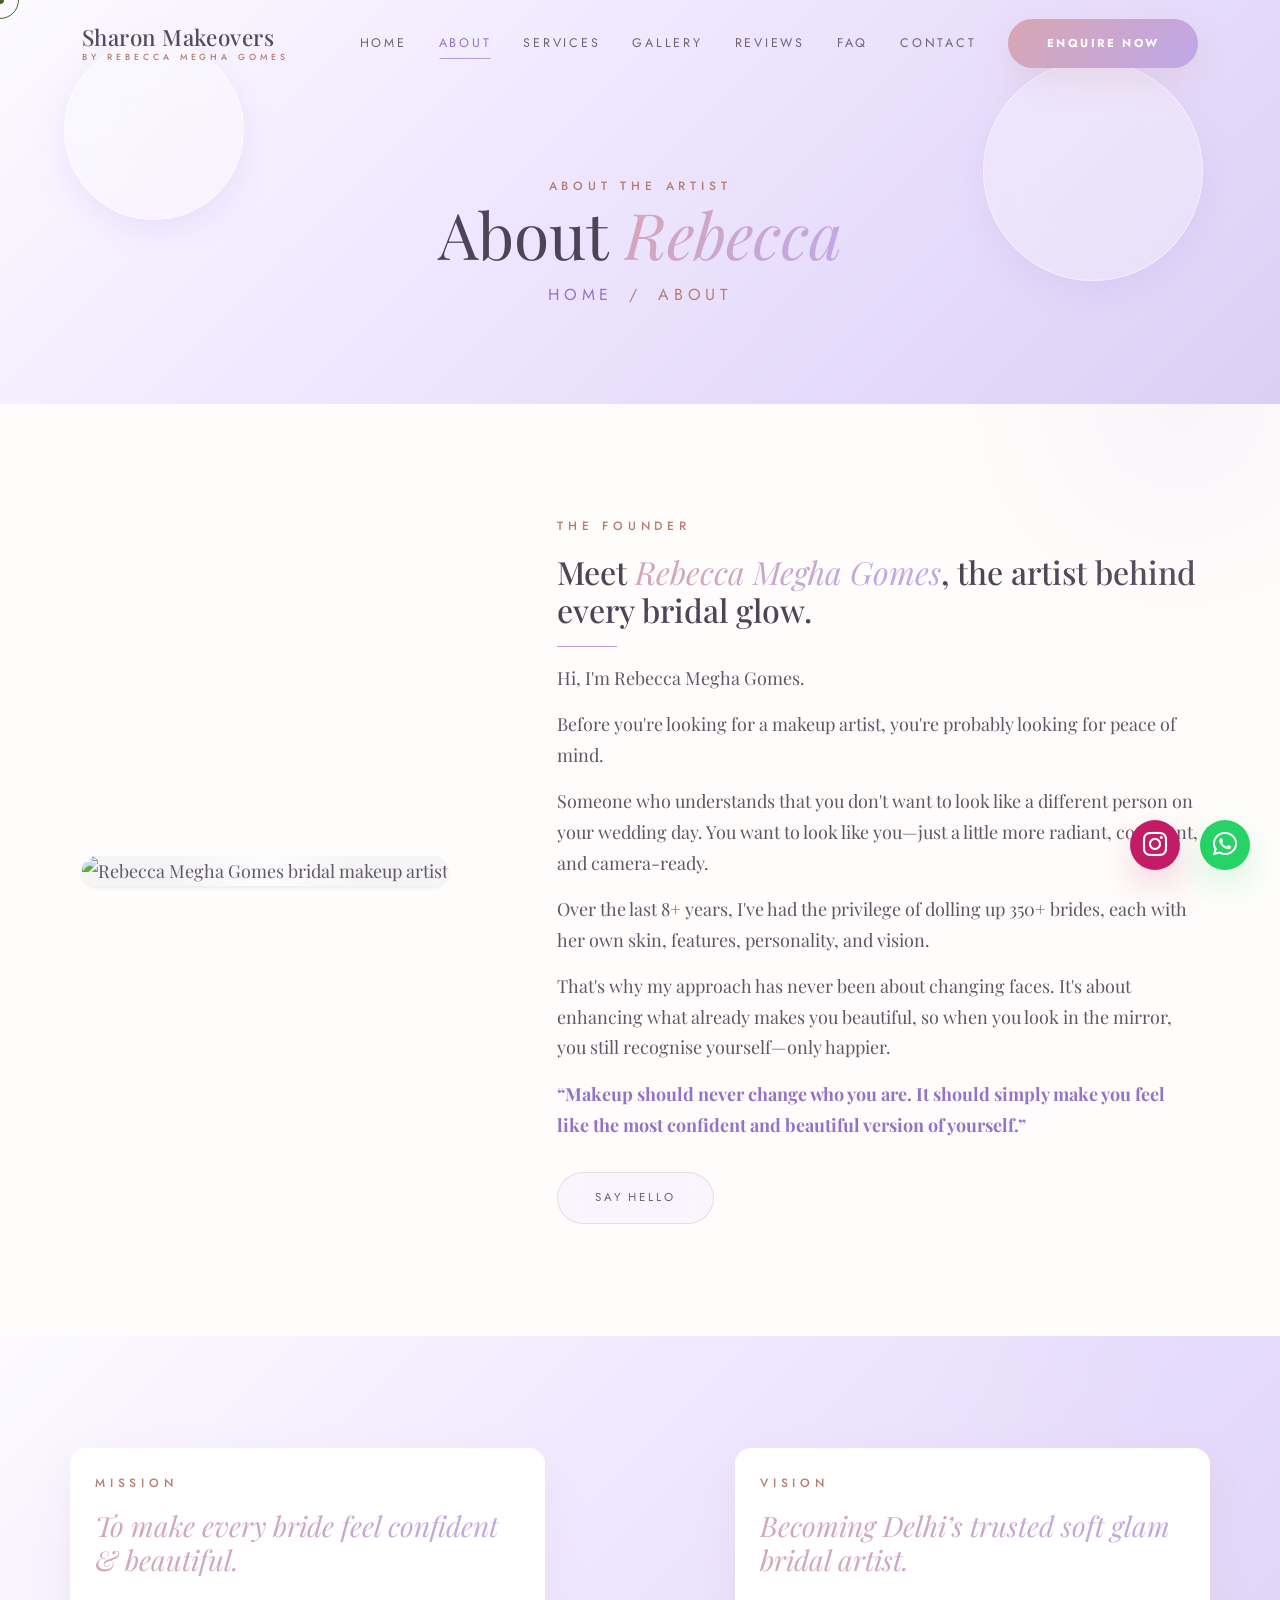
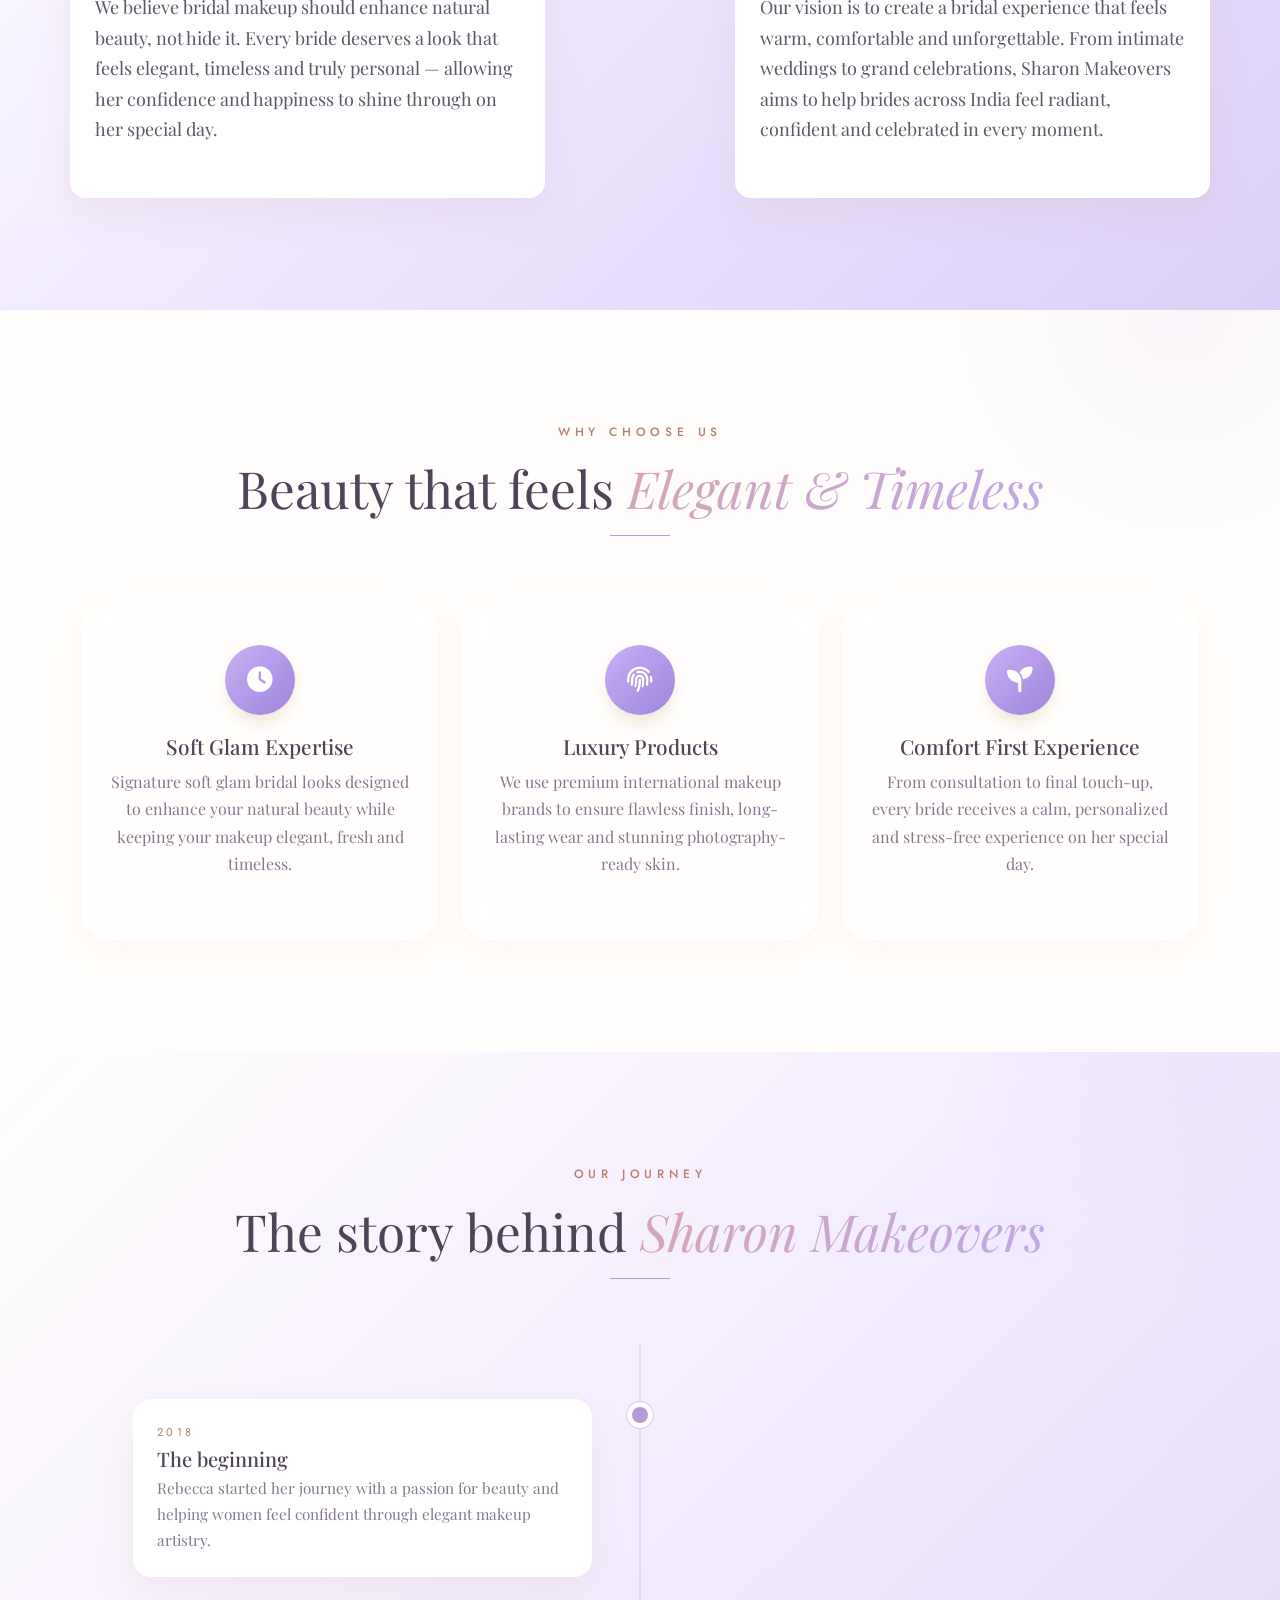
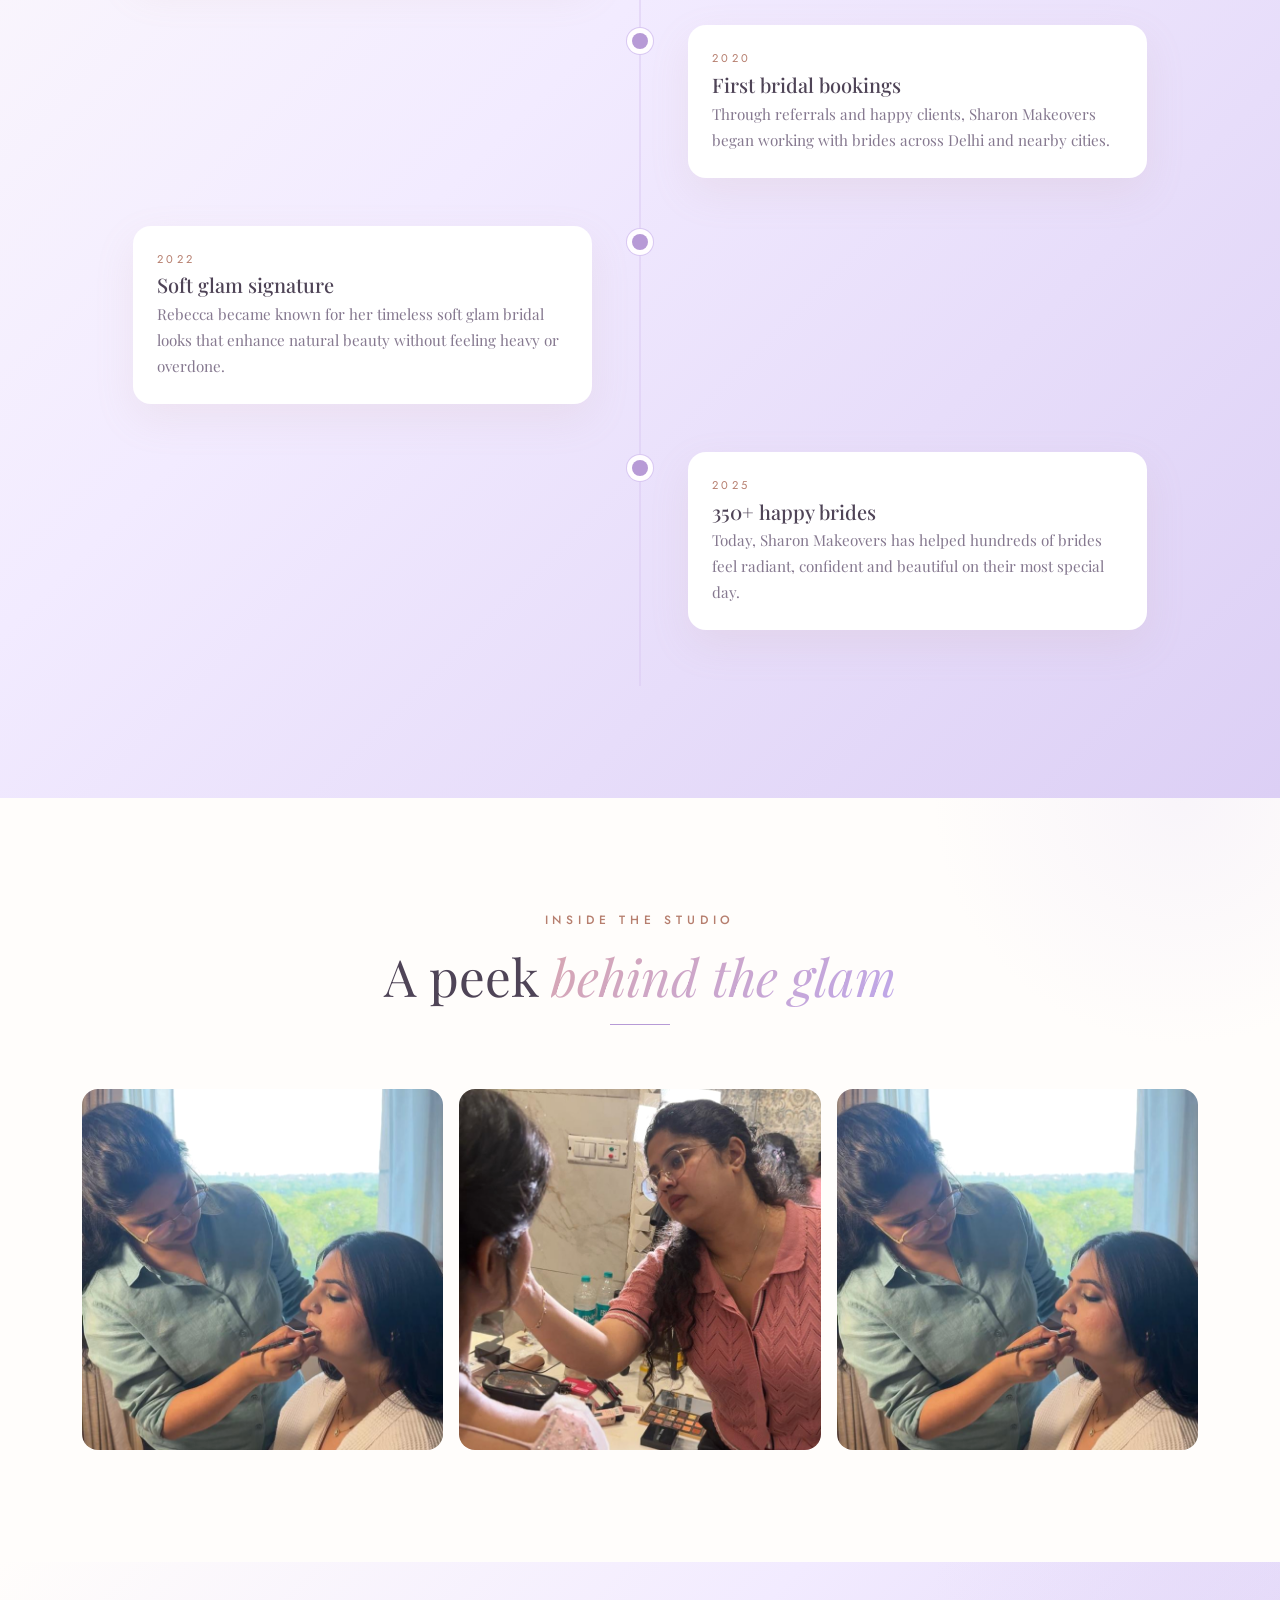
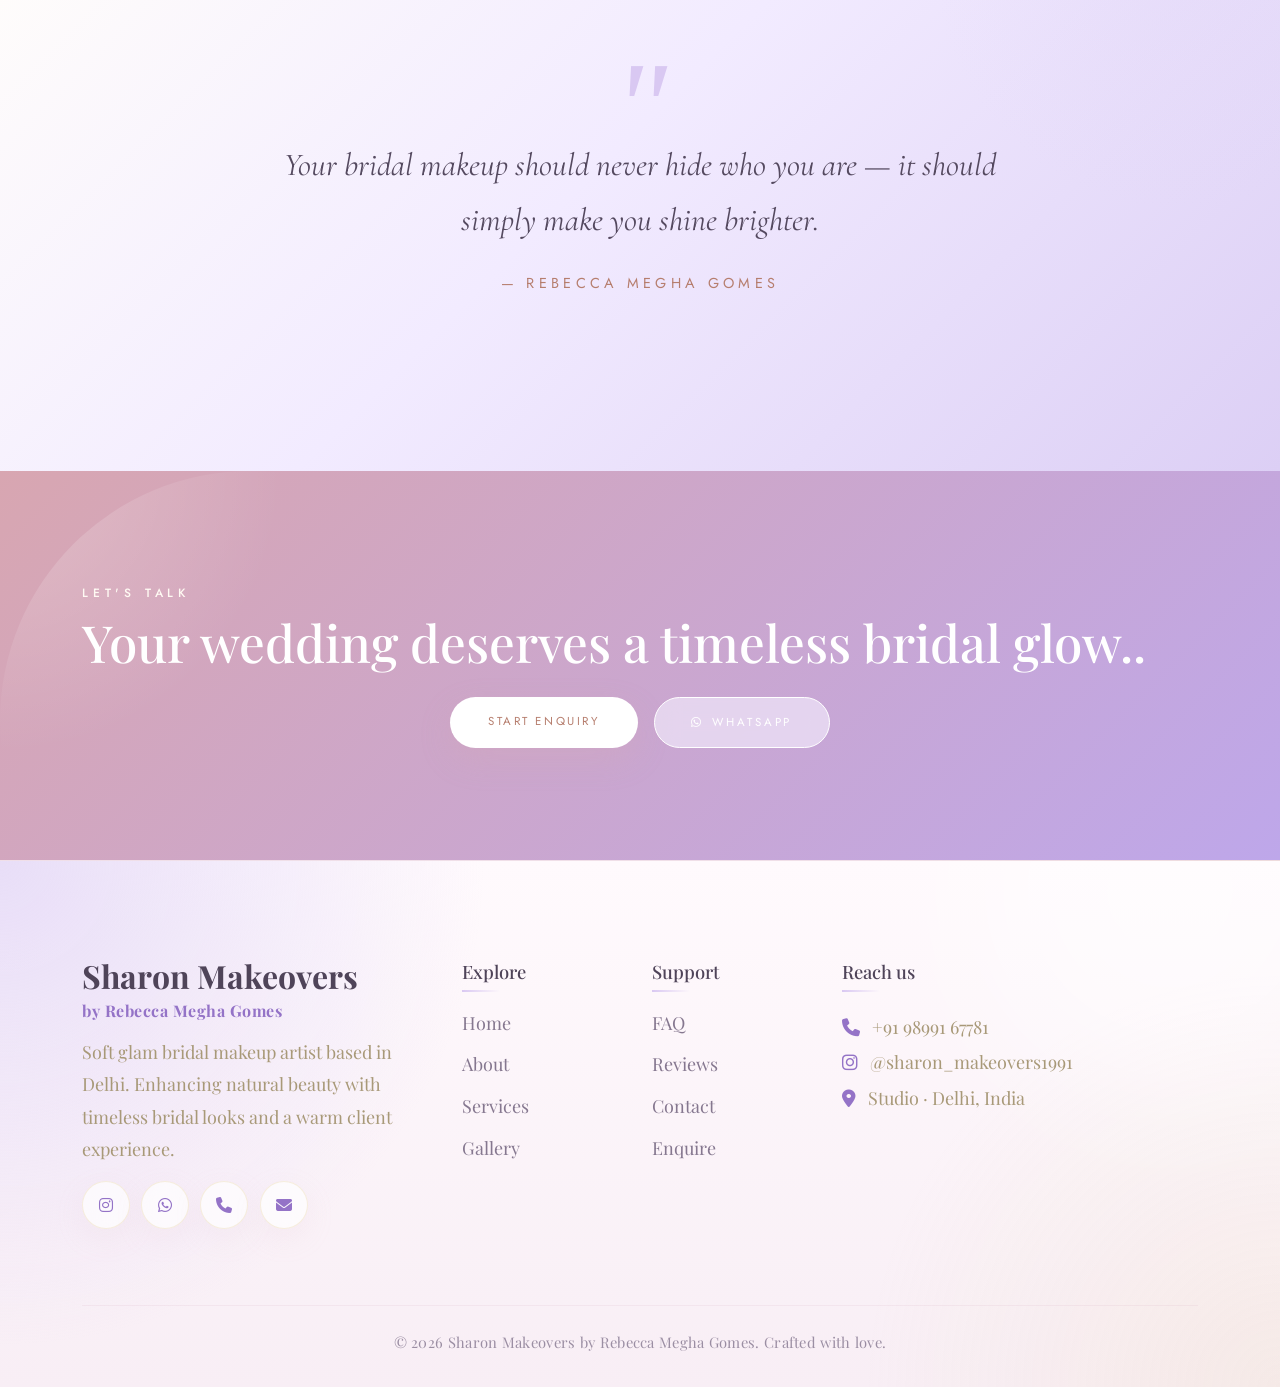
==== commit 77ac6c52: "commit10" ====
--- a/about.html
+++ b/about.html
@@ -9,6 +9,8 @@
 <link rel="stylesheet" href="https://cdn.jsdelivr.net/npm/bootstrap@5.3.3/dist/css/bootstrap.min.css">
 <link rel="stylesheet" href="https://cdnjs.cloudflare.com/ajax/libs/font-awesome/6.5.0/css/all.min.css">
 <link rel="stylesheet" href="CSS/style2.css"><link rel="stylesheet" href="CSS/responsive.css">
+<link rel="preload" as="image" href="Images/WhatsApp Image 2026-05-29 at 12.33.17 PM (1).jpeg">
+
 </head>
 <body>
 <div class="loader"><div class="loader-ring"></div><div class="loader-text">Sharon Makeovers</div></div>
@@ -131,9 +133,9 @@
   <div class="container">
     <div class="section-head reveal"><div class="eyebrow">Inside the studio</div><h2>A peek <span class="display gold-text">behind the glam</span></h2><span class="divider"></span></div>
     <div class="row g-3">
-      <div class="col-md-4 reveal"><img src="Images\Owner4.jpeg" class="img-fluid rounded-4" alt=""></div>
-      <div class="col-md-4 reveal"><img src="Images\WhatsApp Image 2026-05-29 at 12.21.10 PM (1).jpeg" class="img-fluid rounded-4" alt=""></div>
-      <div class="col-md-4 reveal"><img src="Images\Owner4.jpeg" class="img-fluid rounded-4" alt=""></div>
+      <div class="col-md-4 reveal"><img src="Images\Owner4.jpeg" loading="lazy" class="img-fluid rounded-4" alt=""></div>
+      <div class="col-md-4 reveal"><img src="Images\WhatsApp Image 2026-05-29 at 12.21.10 PM (1).jpeg" loading="lazy"class="img-fluid rounded-4" alt=""></div>
+      <div class="col-md-4 reveal"><img src="Images\Owner4.jpeg" loading="lazy" class="img-fluid rounded-4" alt=""></div>
       <!-- <div class="col-md-6 reveal">
     <video class="img-fluid rounded-4" autoplay muted loop >
         <source src="https://media2.giphy.com/media/42Gccz7MOPUQWlZSA1/giphy.gif?cid=ecf05e47viharv2p7c0igwk9h6birxlvzprnll961eysfu49&rid=giphy.gif&ct=g" type="video/mp4">
--- a/CSS/style2.css
+++ b/CSS/style2.css
@@ -425,7 +425,7 @@
 .marquee{overflow:hidden;position:relative;padding:1rem 0}
 .marquee-track{display:flex;gap:1.5rem;width:max-content;animation:scroll-x 40s linear infinite}
 .marquee:hover .marquee-track{animation-play-state:paused}
-.marquee-card{width:300px;flex-shrink:0}
+.marquee-card{width:350px;flex-shrink:0}
 @keyframes scroll-x{to{transform:translateX(-50%)}}
 
 /* ---------- Categories ---------- */
@@ -1051,7 +1051,22 @@
     .about-img{
         height: 300px; /* Adjust as needed */
     }
-}
+    .testimonial .quote{font-family:'Playfair Display',serif;font-style:italic;font-size:12px;color:black;line-height:1.6;margin-bottom:1.5rem}
+
+     .quote-block{
+  text-align:center;padding:2rem 2rem;max-width:800px;margin:0 auto;
+  font-family:'Cormorant Garamond',serif;font-style:italic;font-size:12px;
+  color:var(--ink);position:relative;
+}
+/*
+.quote-block::before{
+  content:'"';position:absolute;top:-2rem;left:50%;transform:translateX(-50%);
+  font-size:12px;color:var(--gold-light);font-family:Georgia,serif;line-height:1;
+}
+.quote-block cite{display:block;margin-top:1.5rem;font-size:.9rem;letter-spacing:.3em;text-transform:uppercase;color:var(--rose-dark);font-style:normal;font-family:'Jost',sans-serif}
+
+ */
+ }
 
 
 
@@ -1147,4 +1162,12 @@
 border-radius:50%;
 
 box-shadow:0 15px 30px rgba(0,0,0,.1);
+}
+img {
+    background: linear-gradient(
+        90deg,
+        #f0f0f0 25%,
+        #f8f8f8 50%,
+        #f0f0f0 75%
+    );
 }
